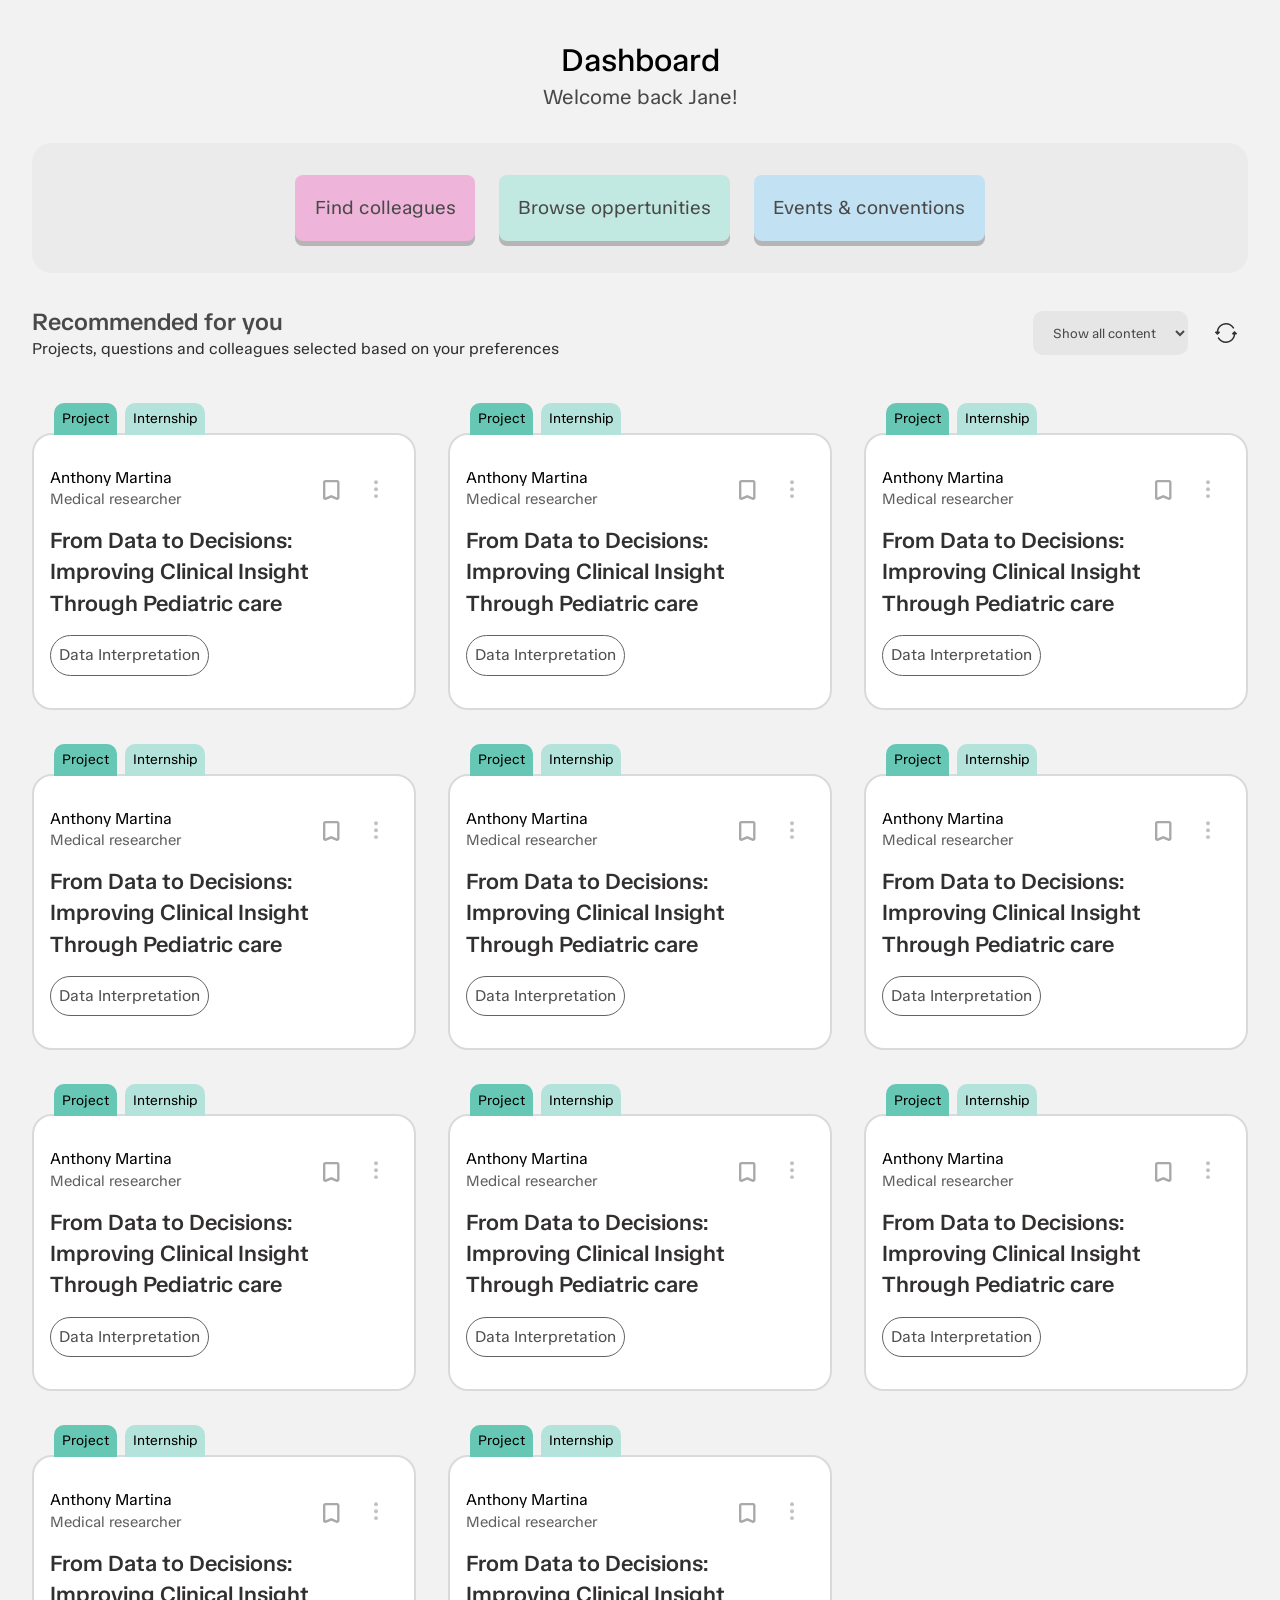
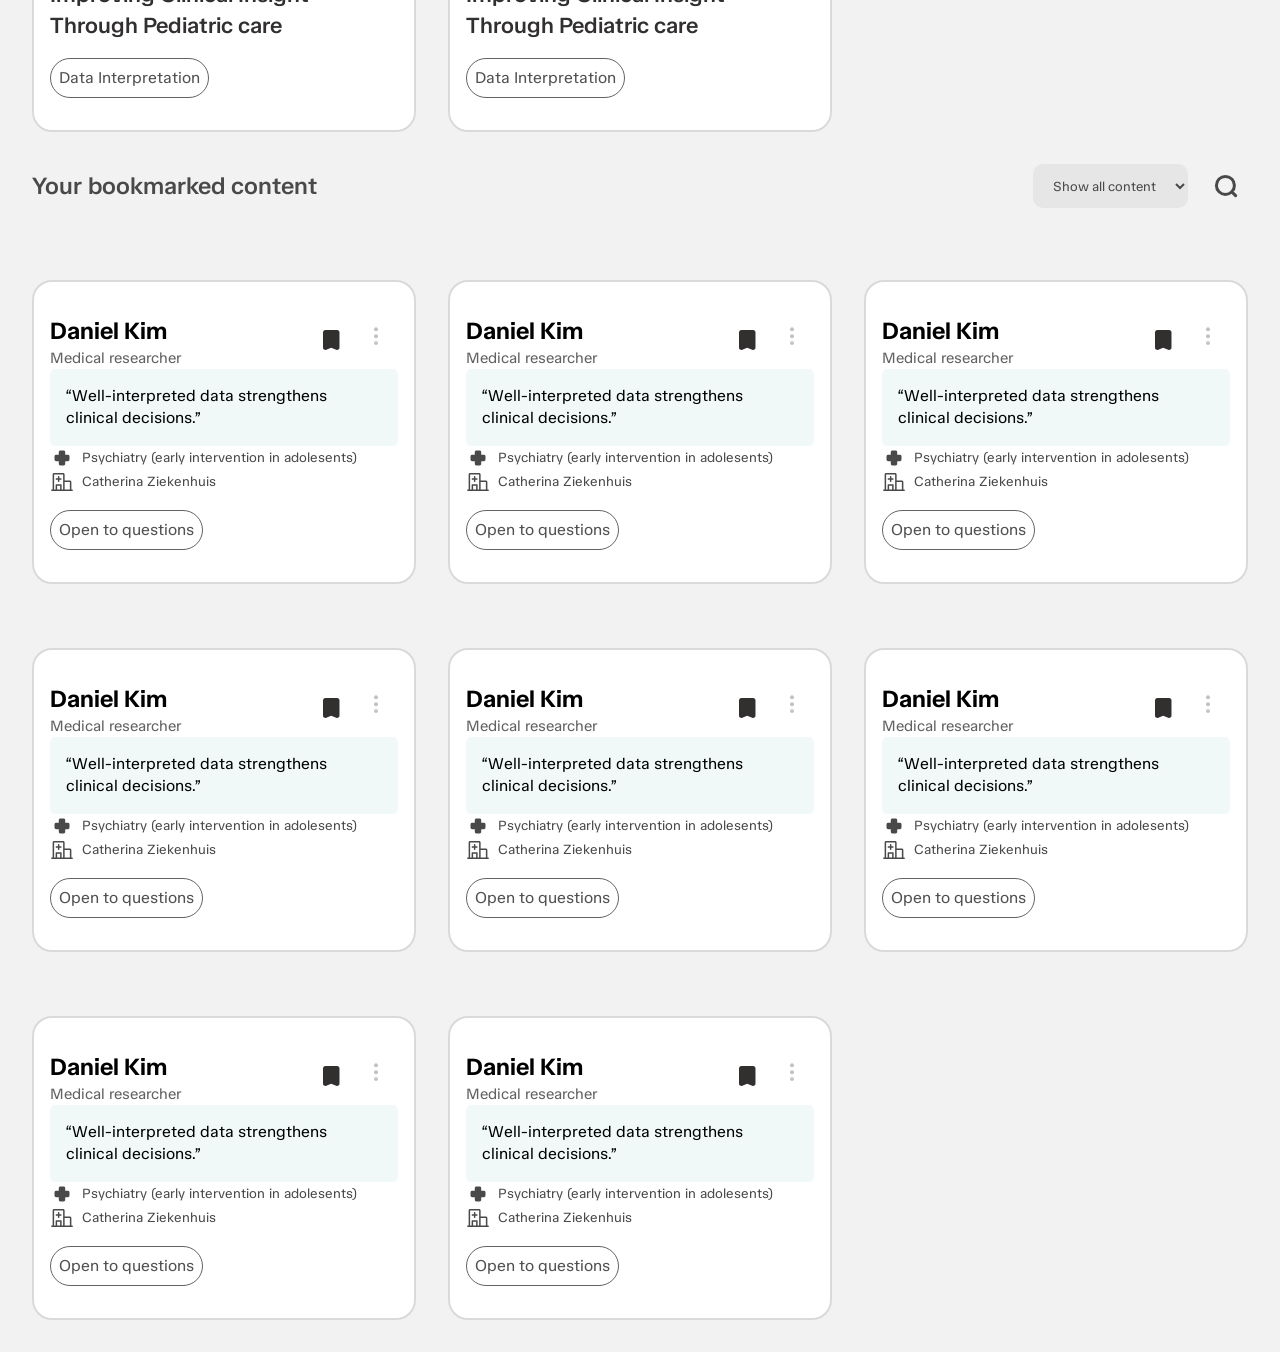
==== index.html @ f543a7cf "initial commit (1)" ====
<!DOCTYPE html>
<html lang="en">
<head>
  <meta charset="UTF-8">
  <meta name="viewport" content="width=device-width, initial-scale=1.0">
  <meta name="description" content="PediaConnect is a site for connecting">
  <link rel="preconnect" href="https://fonts.googleapis.com">
  <link rel="preconnect" href="https://fonts.gstatic.com" crossorigin>
  <link href="https://fonts.googleapis.com/css2?family=TASA+Orbiter:wght@400..800&display=swap" rel="stylesheet">
  <link rel="stylesheet" href="./styles/variables.css">
  <link rel="stylesheet" href="./styles/style.css">
  <title>PediaConnect | Dashboard</title>
</head>
<body>
  <header class="mobile-page-header">
    <a href="./index.html">
      <picture>
        <source srcset="./assets/images/logo.avif" type="image/avif">
        <source srcset="./assets/images/logo.webp" type="image/webp">
        <img class="logo" src="./assets/images/logo.png" alt="PediaConnect Logo" height="75">
      </picture>
    </a>
    <h1>Dashboard</h1>
    <button type="button" class="menu-btn" popovertarget="headerpopup">
      <span class="visually-hidden">open navigation menu</span>
      <svg width="44" height="44" viewBox="0 0 44 44" fill="none" xmlns="http://www.w3.org/2000/svg">
        <path d="M29.0584 26.8529C29.3983 26.8531 29.7251 26.984 29.9711 27.2186C30.2171 27.4532 30.3634 27.7734 30.3797 28.1129C30.396 28.4524 30.2811 28.7851 30.0588 29.0422C29.8365 29.2993 29.5237 29.461 29.1854 29.4938L29.0584 29.5H14.9407C14.6008 29.4998 14.274 29.3689 14.028 29.1343C13.782 28.8998 13.6357 28.5796 13.6194 28.2401C13.603 27.9006 13.7179 27.5678 13.9403 27.3107C14.1626 27.0536 14.4753 26.8919 14.8137 26.8591L14.9407 26.8529H29.0584ZM29.0584 20.6765C29.4094 20.6765 29.746 20.8159 29.9942 21.0641C30.2425 21.3123 30.3819 21.649 30.3819 22C30.3819 22.351 30.2425 22.6877 29.9942 22.9359C29.746 23.1841 29.4094 23.3235 29.0584 23.3235H14.9407C14.5897 23.3235 14.2531 23.1841 14.0048 22.9359C13.7566 22.6877 13.6172 22.351 13.6172 22C13.6172 21.649 13.7566 21.3123 14.0048 21.0641C14.2531 20.8159 14.5897 20.6765 14.9407 20.6765H29.0584ZM29.0584 14.5C29.4094 14.5 29.746 14.6394 29.9942 14.8877C30.2425 15.1359 30.3819 15.4725 30.3819 15.8235C30.3819 16.1746 30.2425 16.5112 29.9942 16.7594C29.746 17.0076 29.4094 17.1471 29.0584 17.1471H14.9407C14.5897 17.1471 14.2531 17.0076 14.0048 16.7594C13.7566 16.5112 13.6172 16.1746 13.6172 15.8235C13.6172 15.4725 13.7566 15.1359 14.0048 14.8877C14.2531 14.6394 14.5897 14.5 14.9407 14.5H29.0584Z" fill="#322F2F"/>
      </svg>
    </button>

    <dialog popover id="headerpopup">
      <button type="button" popovertarget="headerpopup" popovertargetaction="hide">
        <svg width="44" height="44" viewBox="0 0 44 44" fill="none" xmlns="http://www.w3.org/2000/svg">
          <path d="M29.5 14.5L14.5 29.5M14.5 14.5L29.5 29.5" stroke="#616161" stroke-width="4.125" stroke-linecap="round" stroke-linejoin="round"/>
        </svg>
      </button>

      <nav>
        <a href="#">
          Oppertunities
          <svg aria-hidden="true" width="44" height="44" viewBox="0 0 44 44" fill="none" xmlns="http://www.w3.org/2000/svg">
            <path d="M34.0664 14.876L31.3164 16.376M31.3164 21.5967L33.8145 22.4717M27.5664 11.4717L26.9336 13.9717M21.1834 16.0654C16.7739 19.9144 12.0264 24.7554 10.3399 26.5004C9.94489 26.9089 9.81889 27.5044 10.0464 28.0244C10.1704 28.3069 10.3169 28.6154 10.4684 28.8779C10.6199 29.1404 10.8139 29.4214 10.9969 29.6699C11.3329 30.1274 11.9119 30.3154 12.4629 30.1779C14.8174 29.5894 21.3839 27.8989 26.9219 26.0049" stroke="#616161" stroke-width="2.5" stroke-linecap="round" stroke-linejoin="round"/>
            <path d="M18.5832 18.4479C18.5832 18.4479 19.6287 19.4939 21.4012 22.5639C23.1737 25.6339 23.5567 27.0624 23.5567 27.0624M19.1252 28.5299L19.4222 29.6389C19.5002 29.9301 19.5201 30.2338 19.4808 30.5327C19.4414 30.8316 19.3435 31.1198 19.1928 31.3809C19.042 31.6419 18.8413 31.8707 18.6021 32.0543C18.3629 32.2378 18.0899 32.3724 17.7987 32.4504C17.5075 32.5284 17.2038 32.5483 16.9049 32.5089C16.606 32.4695 16.3178 32.3717 16.0567 32.2209C15.7957 32.0701 15.5669 31.8694 15.3833 31.6303C15.1998 31.3911 15.0652 31.1181 14.9872 30.8269L14.7402 29.9029M20.8002 15.4014C20.8002 15.4014 21.9987 16.7119 24.3832 20.8424C26.7677 24.9729 27.3037 26.6659 27.3037 26.6659" stroke="#616161" stroke-width="2.5" stroke-linecap="round" stroke-linejoin="round"/>
          </svg>
        </a>
        <a href="#">
          Events & Conventions
          <svg aria-hidden="true" width="44" height="44" viewBox="0 0 44 44" fill="none" xmlns="http://www.w3.org/2000/svg">
            <path d="M29 14H27V13C27 12.7348 26.8946 12.4804 26.7071 12.2929C26.5196 12.1054 26.2652 12 26 12C25.7348 12 25.4804 12.1054 25.2929 12.2929C25.1054 12.4804 25 12.7348 25 13V14H19V13C19 12.7348 18.8946 12.4804 18.7071 12.2929C18.5196 12.1054 18.2652 12 18 12C17.7348 12 17.4804 12.1054 17.2929 12.2929C17.1054 12.4804 17 12.7348 17 13V14H15C14.2044 14 13.4413 14.3161 12.8787 14.8787C12.3161 15.4413 12 16.2044 12 17V29C12 29.7957 12.3161 30.5587 12.8787 31.1213C13.4413 31.6839 14.2044 32 15 32H29C29.7957 32 30.5587 31.6839 31.1213 31.1213C31.6839 30.5587 32 29.7957 32 29V17C32 16.2044 31.6839 15.4413 31.1213 14.8787C30.5587 14.3161 29.7957 14 29 14ZM30 29C30 29.2652 29.8946 29.5196 29.7071 29.7071C29.5196 29.8946 29.2652 30 29 30H15C14.7348 30 14.4804 29.8946 14.2929 29.7071C14.1054 29.5196 14 29.2652 14 29V22H30V29ZM30 20H14V17C14 16.7348 14.1054 16.4804 14.2929 16.2929C14.4804 16.1054 14.7348 16 15 16H17V17C17 17.2652 17.1054 17.5196 17.2929 17.7071C17.4804 17.8946 17.7348 18 18 18C18.2652 18 18.5196 17.8946 18.7071 17.7071C18.8946 17.5196 19 17.2652 19 17V16H25V17C25 17.2652 25.1054 17.5196 25.2929 17.7071C25.4804 17.8946 25.7348 18 26 18C26.2652 18 26.5196 17.8946 26.7071 17.7071C26.8946 17.5196 27 17.2652 27 17V16H29C29.2652 16 29.5196 16.1054 29.7071 16.2929C29.8946 16.4804 30 16.7348 30 17V20Z" fill="#616161"/>
          </svg>
        </a>
        <a href="#">
          Colleagues
          <svg aria-hidden="true" width="44" height="44" viewBox="0 0 44 44" fill="none" xmlns="http://www.w3.org/2000/svg">
            <mask id="path-2-outside-1_7325_12" maskUnits="userSpaceOnUse" x="8.5" y="11.625" width="27" height="21" fill="black">
              <rect fill="white" x="8.5" y="11.625" width="27" height="21"/>
              <path d="M32.083 17.8984C32.4492 18.1019 32.7829 18.3501 33.084 18.6431C33.3851 18.936 33.6374 19.2616 33.8408 19.6196C34.0443 19.9777 34.207 20.3561 34.3291 20.7549C34.4512 21.1536 34.5081 21.5687 34.5 22H32.9375C32.9375 21.5768 32.8561 21.174 32.6934 20.7915C32.5306 20.409 32.3068 20.0794 32.022 19.8027C31.7371 19.526 31.4035 19.3022 31.021 19.1313C30.6385 18.9604 30.2357 18.875 29.8125 18.875C29.3812 18.875 28.9784 18.9564 28.604 19.1191C28.2297 19.2819 27.9001 19.5057 27.6152 19.7905C27.3304 20.0754 27.1066 20.409 26.9438 20.7915C26.7811 21.174 26.6956 21.5768 26.6875 22C26.6875 22.7406 26.5207 23.4445 26.187 24.1118C25.8534 24.7791 25.3854 25.3325 24.7832 25.772C25.3122 26.0405 25.7882 26.3701 26.2114 26.7607C26.6346 27.1514 27.0008 27.5908 27.3101 28.0791C27.6193 28.5674 27.8512 29.0882 28.0059 29.6416C28.1605 30.195 28.2419 30.7728 28.25 31.375H26.6875C26.6875 30.7321 26.5654 30.1258 26.3213 29.5562C26.0771 28.9865 25.7394 28.4901 25.3081 28.0669C24.8768 27.6437 24.3804 27.3101 23.8188 27.0659C23.2573 26.8218 22.651 26.6956 22 26.6875C21.3571 26.6875 20.7508 26.8096 20.1812 27.0537C19.6115 27.2979 19.1151 27.6356 18.6919 28.0669C18.2687 28.4982 17.9351 28.9946 17.6909 29.5562C17.4468 30.1177 17.3206 30.724 17.3125 31.375H15.75C15.75 30.7809 15.8314 30.2072 15.9941 29.6538C16.1569 29.1004 16.3888 28.5796 16.6899 28.0913C16.991 27.603 17.3532 27.1636 17.7764 26.7729C18.1995 26.3823 18.6797 26.0487 19.2168 25.772C18.6227 25.3325 18.1589 24.7791 17.8252 24.1118C17.4915 23.4445 17.3206 22.7406 17.3125 22C17.3125 21.5768 17.2311 21.174 17.0684 20.7915C16.9056 20.409 16.6818 20.0794 16.397 19.8027C16.1121 19.526 15.7785 19.3022 15.396 19.1313C15.0135 18.9604 14.6107 18.875 14.1875 18.875C13.7562 18.875 13.3534 18.9564 12.979 19.1191C12.6047 19.2819 12.2751 19.5057 11.9902 19.7905C11.7054 20.0754 11.4816 20.409 11.3188 20.7915C11.1561 21.174 11.0706 21.5768 11.0625 22H9.5C9.5 21.5768 9.55697 21.1659 9.6709 20.7671C9.78483 20.3683 9.94352 19.9899 10.147 19.6318C10.3504 19.2738 10.6068 18.9482 10.916 18.6553C11.2253 18.3623 11.5589 18.11 11.917 17.8984C11.6484 17.6136 11.4409 17.284 11.2944 16.9097C11.1479 16.5353 11.0706 16.1488 11.0625 15.75C11.0625 15.3268 11.1439 14.924 11.3066 14.5415C11.4694 14.159 11.6932 13.8294 11.978 13.5527C12.2629 13.276 12.5924 13.0522 12.9668 12.8813C13.3411 12.7104 13.748 12.625 14.1875 12.625C14.6107 12.625 15.0135 12.7064 15.396 12.8691C15.7785 13.0319 16.1081 13.2557 16.3848 13.5405C16.6615 13.8254 16.8853 14.159 17.0562 14.5415C17.2271 14.924 17.3125 15.3268 17.3125 15.75C17.3125 16.1488 17.2393 16.5353 17.0928 16.9097C16.9463 17.284 16.7347 17.6136 16.458 17.8984C17.1253 18.2646 17.6706 18.7692 18.0938 19.4121C18.5332 18.7611 19.0947 18.2484 19.7783 17.874C20.4619 17.4997 21.2025 17.3125 22 17.3125C22.7894 17.3125 23.5259 17.4997 24.2095 17.874C24.8931 18.2484 25.4587 18.7611 25.9062 19.4121C26.3294 18.7692 26.8747 18.2646 27.542 17.8984C27.2734 17.6136 27.0659 17.284 26.9194 16.9097C26.7729 16.5353 26.6956 16.1488 26.6875 15.75C26.6875 15.3268 26.7689 14.924 26.9316 14.5415C27.0944 14.159 27.3182 13.8294 27.603 13.5527C27.8879 13.276 28.2174 13.0522 28.5918 12.8813C28.9661 12.7104 29.373 12.625 29.8125 12.625C30.2357 12.625 30.6385 12.7064 31.021 12.8691C31.4035 13.0319 31.7331 13.2557 32.0098 13.5405C32.2865 13.8254 32.5103 14.159 32.6812 14.5415C32.8521 14.924 32.9375 15.3268 32.9375 15.75C32.9375 16.1488 32.8643 16.5353 32.7178 16.9097C32.5713 17.284 32.3597 17.6136 32.083 17.8984ZM12.625 15.75C12.625 15.9697 12.6657 16.1732 12.7471 16.3604C12.8285 16.5475 12.9383 16.7103 13.0767 16.8486C13.215 16.987 13.3818 17.1009 13.5771 17.1904C13.7725 17.2799 13.9759 17.3206 14.1875 17.3125C14.4072 17.3125 14.6107 17.2718 14.7979 17.1904C14.985 17.109 15.1478 16.9992 15.2861 16.8608C15.4245 16.7225 15.5384 16.5557 15.6279 16.3604C15.7174 16.165 15.7581 15.9616 15.75 15.75C15.75 15.5303 15.7093 15.3268 15.6279 15.1396C15.5465 14.9525 15.4367 14.7897 15.2983 14.6514C15.16 14.513 14.9932 14.3991 14.7979 14.3096C14.6025 14.2201 14.3991 14.1794 14.1875 14.1875C13.9678 14.1875 13.7643 14.2282 13.5771 14.3096C13.39 14.391 13.2272 14.5008 13.0889 14.6392C12.9505 14.7775 12.8366 14.9443 12.7471 15.1396C12.6576 15.335 12.6169 15.5384 12.625 15.75ZM22 25.125C22.4232 25.125 22.826 25.0436 23.2085 24.8809C23.591 24.7181 23.9206 24.4943 24.1973 24.2095C24.474 23.9246 24.6978 23.5951 24.8687 23.2207C25.0396 22.8464 25.125 22.4395 25.125 22C25.125 21.5768 25.0436 21.174 24.8809 20.7915C24.7181 20.409 24.4943 20.0794 24.2095 19.8027C23.9246 19.526 23.591 19.3022 23.2085 19.1313C22.826 18.9604 22.4232 18.875 22 18.875C21.5687 18.875 21.1659 18.9564 20.7915 19.1191C20.4172 19.2819 20.0876 19.5057 19.8027 19.7905C19.5179 20.0754 19.2941 20.409 19.1313 20.7915C18.9686 21.174 18.8831 21.5768 18.875 22C18.875 22.4313 18.9564 22.8341 19.1191 23.2085C19.2819 23.5828 19.5057 23.9124 19.7905 24.1973C20.0754 24.4821 20.4049 24.7059 20.7793 24.8687C21.1536 25.0314 21.5605 25.1169 22 25.125ZM28.25 15.75C28.25 15.9697 28.2907 16.1732 28.3721 16.3604C28.4535 16.5475 28.5633 16.7103 28.7017 16.8486C28.84 16.987 29.0068 17.1009 29.2021 17.1904C29.3975 17.2799 29.6009 17.3206 29.8125 17.3125C30.0322 17.3125 30.2357 17.2718 30.4229 17.1904C30.61 17.109 30.7728 16.9992 30.9111 16.8608C31.0495 16.7225 31.1634 16.5557 31.2529 16.3604C31.3424 16.165 31.3831 15.9616 31.375 15.75C31.375 15.5303 31.3343 15.3268 31.2529 15.1396C31.1715 14.9525 31.0617 14.7897 30.9233 14.6514C30.785 14.513 30.6182 14.3991 30.4229 14.3096C30.2275 14.2201 30.0241 14.1794 29.8125 14.1875C29.5928 14.1875 29.3893 14.2282 29.2021 14.3096C29.015 14.391 28.8522 14.5008 28.7139 14.6392C28.5755 14.7775 28.4616 14.9443 28.3721 15.1396C28.2826 15.335 28.2419 15.5384 28.25 15.75Z"/>
            </mask>
            <path d="M32.083 17.8984C32.4492 18.1019 32.7829 18.3501 33.084 18.6431C33.3851 18.936 33.6374 19.2616 33.8408 19.6196C34.0443 19.9777 34.207 20.3561 34.3291 20.7549C34.4512 21.1536 34.5081 21.5687 34.5 22H32.9375C32.9375 21.5768 32.8561 21.174 32.6934 20.7915C32.5306 20.409 32.3068 20.0794 32.022 19.8027C31.7371 19.526 31.4035 19.3022 31.021 19.1313C30.6385 18.9604 30.2357 18.875 29.8125 18.875C29.3812 18.875 28.9784 18.9564 28.604 19.1191C28.2297 19.2819 27.9001 19.5057 27.6152 19.7905C27.3304 20.0754 27.1066 20.409 26.9438 20.7915C26.7811 21.174 26.6956 21.5768 26.6875 22C26.6875 22.7406 26.5207 23.4445 26.187 24.1118C25.8534 24.7791 25.3854 25.3325 24.7832 25.772C25.3122 26.0405 25.7882 26.3701 26.2114 26.7607C26.6346 27.1514 27.0008 27.5908 27.3101 28.0791C27.6193 28.5674 27.8512 29.0882 28.0059 29.6416C28.1605 30.195 28.2419 30.7728 28.25 31.375H26.6875C26.6875 30.7321 26.5654 30.1258 26.3213 29.5562C26.0771 28.9865 25.7394 28.4901 25.3081 28.0669C24.8768 27.6437 24.3804 27.3101 23.8188 27.0659C23.2573 26.8218 22.651 26.6956 22 26.6875C21.3571 26.6875 20.7508 26.8096 20.1812 27.0537C19.6115 27.2979 19.1151 27.6356 18.6919 28.0669C18.2687 28.4982 17.9351 28.9946 17.6909 29.5562C17.4468 30.1177 17.3206 30.724 17.3125 31.375H15.75C15.75 30.7809 15.8314 30.2072 15.9941 29.6538C16.1569 29.1004 16.3888 28.5796 16.6899 28.0913C16.991 27.603 17.3532 27.1636 17.7764 26.7729C18.1995 26.3823 18.6797 26.0487 19.2168 25.772C18.6227 25.3325 18.1589 24.7791 17.8252 24.1118C17.4915 23.4445 17.3206 22.7406 17.3125 22C17.3125 21.5768 17.2311 21.174 17.0684 20.7915C16.9056 20.409 16.6818 20.0794 16.397 19.8027C16.1121 19.526 15.7785 19.3022 15.396 19.1313C15.0135 18.9604 14.6107 18.875 14.1875 18.875C13.7562 18.875 13.3534 18.9564 12.979 19.1191C12.6047 19.2819 12.2751 19.5057 11.9902 19.7905C11.7054 20.0754 11.4816 20.409 11.3188 20.7915C11.1561 21.174 11.0706 21.5768 11.0625 22H9.5C9.5 21.5768 9.55697 21.1659 9.6709 20.7671C9.78483 20.3683 9.94352 19.9899 10.147 19.6318C10.3504 19.2738 10.6068 18.9482 10.916 18.6553C11.2253 18.3623 11.5589 18.11 11.917 17.8984C11.6484 17.6136 11.4409 17.284 11.2944 16.9097C11.1479 16.5353 11.0706 16.1488 11.0625 15.75C11.0625 15.3268 11.1439 14.924 11.3066 14.5415C11.4694 14.159 11.6932 13.8294 11.978 13.5527C12.2629 13.276 12.5924 13.0522 12.9668 12.8813C13.3411 12.7104 13.748 12.625 14.1875 12.625C14.6107 12.625 15.0135 12.7064 15.396 12.8691C15.7785 13.0319 16.1081 13.2557 16.3848 13.5405C16.6615 13.8254 16.8853 14.159 17.0562 14.5415C17.2271 14.924 17.3125 15.3268 17.3125 15.75C17.3125 16.1488 17.2393 16.5353 17.0928 16.9097C16.9463 17.284 16.7347 17.6136 16.458 17.8984C17.1253 18.2646 17.6706 18.7692 18.0938 19.4121C18.5332 18.7611 19.0947 18.2484 19.7783 17.874C20.4619 17.4997 21.2025 17.3125 22 17.3125C22.7894 17.3125 23.5259 17.4997 24.2095 17.874C24.8931 18.2484 25.4587 18.7611 25.9062 19.4121C26.3294 18.7692 26.8747 18.2646 27.542 17.8984C27.2734 17.6136 27.0659 17.284 26.9194 16.9097C26.7729 16.5353 26.6956 16.1488 26.6875 15.75C26.6875 15.3268 26.7689 14.924 26.9316 14.5415C27.0944 14.159 27.3182 13.8294 27.603 13.5527C27.8879 13.276 28.2174 13.0522 28.5918 12.8813C28.9661 12.7104 29.373 12.625 29.8125 12.625C30.2357 12.625 30.6385 12.7064 31.021 12.8691C31.4035 13.0319 31.7331 13.2557 32.0098 13.5405C32.2865 13.8254 32.5103 14.159 32.6812 14.5415C32.8521 14.924 32.9375 15.3268 32.9375 15.75C32.9375 16.1488 32.8643 16.5353 32.7178 16.9097C32.5713 17.284 32.3597 17.6136 32.083 17.8984ZM12.625 15.75C12.625 15.9697 12.6657 16.1732 12.7471 16.3604C12.8285 16.5475 12.9383 16.7103 13.0767 16.8486C13.215 16.987 13.3818 17.1009 13.5771 17.1904C13.7725 17.2799 13.9759 17.3206 14.1875 17.3125C14.4072 17.3125 14.6107 17.2718 14.7979 17.1904C14.985 17.109 15.1478 16.9992 15.2861 16.8608C15.4245 16.7225 15.5384 16.5557 15.6279 16.3604C15.7174 16.165 15.7581 15.9616 15.75 15.75C15.75 15.5303 15.7093 15.3268 15.6279 15.1396C15.5465 14.9525 15.4367 14.7897 15.2983 14.6514C15.16 14.513 14.9932 14.3991 14.7979 14.3096C14.6025 14.2201 14.3991 14.1794 14.1875 14.1875C13.9678 14.1875 13.7643 14.2282 13.5771 14.3096C13.39 14.391 13.2272 14.5008 13.0889 14.6392C12.9505 14.7775 12.8366 14.9443 12.7471 15.1396C12.6576 15.335 12.6169 15.5384 12.625 15.75ZM22 25.125C22.4232 25.125 22.826 25.0436 23.2085 24.8809C23.591 24.7181 23.9206 24.4943 24.1973 24.2095C24.474 23.9246 24.6978 23.5951 24.8687 23.2207C25.0396 22.8464 25.125 22.4395 25.125 22C25.125 21.5768 25.0436 21.174 24.8809 20.7915C24.7181 20.409 24.4943 20.0794 24.2095 19.8027C23.9246 19.526 23.591 19.3022 23.2085 19.1313C22.826 18.9604 22.4232 18.875 22 18.875C21.5687 18.875 21.1659 18.9564 20.7915 19.1191C20.4172 19.2819 20.0876 19.5057 19.8027 19.7905C19.5179 20.0754 19.2941 20.409 19.1313 20.7915C18.9686 21.174 18.8831 21.5768 18.875 22C18.875 22.4313 18.9564 22.8341 19.1191 23.2085C19.2819 23.5828 19.5057 23.9124 19.7905 24.1973C20.0754 24.4821 20.4049 24.7059 20.7793 24.8687C21.1536 25.0314 21.5605 25.1169 22 25.125ZM28.25 15.75C28.25 15.9697 28.2907 16.1732 28.3721 16.3604C28.4535 16.5475 28.5633 16.7103 28.7017 16.8486C28.84 16.987 29.0068 17.1009 29.2021 17.1904C29.3975 17.2799 29.6009 17.3206 29.8125 17.3125C30.0322 17.3125 30.2357 17.2718 30.4229 17.1904C30.61 17.109 30.7728 16.9992 30.9111 16.8608C31.0495 16.7225 31.1634 16.5557 31.2529 16.3604C31.3424 16.165 31.3831 15.9616 31.375 15.75C31.375 15.5303 31.3343 15.3268 31.2529 15.1396C31.1715 14.9525 31.0617 14.7897 30.9233 14.6514C30.785 14.513 30.6182 14.3991 30.4229 14.3096C30.2275 14.2201 30.0241 14.1794 29.8125 14.1875C29.5928 14.1875 29.3893 14.2282 29.2021 14.3096C29.015 14.391 28.8522 14.5008 28.7139 14.6392C28.5755 14.7775 28.4616 14.9443 28.3721 15.1396C28.2826 15.335 28.2419 15.5384 28.25 15.75Z" fill="#616161"/>
            <path d="M32.083 17.8984C32.4492 18.1019 32.7829 18.3501 33.084 18.6431C33.3851 18.936 33.6374 19.2616 33.8408 19.6196C34.0443 19.9777 34.207 20.3561 34.3291 20.7549C34.4512 21.1536 34.5081 21.5687 34.5 22H32.9375C32.9375 21.5768 32.8561 21.174 32.6934 20.7915C32.5306 20.409 32.3068 20.0794 32.022 19.8027C31.7371 19.526 31.4035 19.3022 31.021 19.1313C30.6385 18.9604 30.2357 18.875 29.8125 18.875C29.3812 18.875 28.9784 18.9564 28.604 19.1191C28.2297 19.2819 27.9001 19.5057 27.6152 19.7905C27.3304 20.0754 27.1066 20.409 26.9438 20.7915C26.7811 21.174 26.6956 21.5768 26.6875 22C26.6875 22.7406 26.5207 23.4445 26.187 24.1118C25.8534 24.7791 25.3854 25.3325 24.7832 25.772C25.3122 26.0405 25.7882 26.3701 26.2114 26.7607C26.6346 27.1514 27.0008 27.5908 27.3101 28.0791C27.6193 28.5674 27.8512 29.0882 28.0059 29.6416C28.1605 30.195 28.2419 30.7728 28.25 31.375H26.6875C26.6875 30.7321 26.5654 30.1258 26.3213 29.5562C26.0771 28.9865 25.7394 28.4901 25.3081 28.0669C24.8768 27.6437 24.3804 27.3101 23.8188 27.0659C23.2573 26.8218 22.651 26.6956 22 26.6875C21.3571 26.6875 20.7508 26.8096 20.1812 27.0537C19.6115 27.2979 19.1151 27.6356 18.6919 28.0669C18.2687 28.4982 17.9351 28.9946 17.6909 29.5562C17.4468 30.1177 17.3206 30.724 17.3125 31.375H15.75C15.75 30.7809 15.8314 30.2072 15.9941 29.6538C16.1569 29.1004 16.3888 28.5796 16.6899 28.0913C16.991 27.603 17.3532 27.1636 17.7764 26.7729C18.1995 26.3823 18.6797 26.0487 19.2168 25.772C18.6227 25.3325 18.1589 24.7791 17.8252 24.1118C17.4915 23.4445 17.3206 22.7406 17.3125 22C17.3125 21.5768 17.2311 21.174 17.0684 20.7915C16.9056 20.409 16.6818 20.0794 16.397 19.8027C16.1121 19.526 15.7785 19.3022 15.396 19.1313C15.0135 18.9604 14.6107 18.875 14.1875 18.875C13.7562 18.875 13.3534 18.9564 12.979 19.1191C12.6047 19.2819 12.2751 19.5057 11.9902 19.7905C11.7054 20.0754 11.4816 20.409 11.3188 20.7915C11.1561 21.174 11.0706 21.5768 11.0625 22H9.5C9.5 21.5768 9.55697 21.1659 9.6709 20.7671C9.78483 20.3683 9.94352 19.9899 10.147 19.6318C10.3504 19.2738 10.6068 18.9482 10.916 18.6553C11.2253 18.3623 11.5589 18.11 11.917 17.8984C11.6484 17.6136 11.4409 17.284 11.2944 16.9097C11.1479 16.5353 11.0706 16.1488 11.0625 15.75C11.0625 15.3268 11.1439 14.924 11.3066 14.5415C11.4694 14.159 11.6932 13.8294 11.978 13.5527C12.2629 13.276 12.5924 13.0522 12.9668 12.8813C13.3411 12.7104 13.748 12.625 14.1875 12.625C14.6107 12.625 15.0135 12.7064 15.396 12.8691C15.7785 13.0319 16.1081 13.2557 16.3848 13.5405C16.6615 13.8254 16.8853 14.159 17.0562 14.5415C17.2271 14.924 17.3125 15.3268 17.3125 15.75C17.3125 16.1488 17.2393 16.5353 17.0928 16.9097C16.9463 17.284 16.7347 17.6136 16.458 17.8984C17.1253 18.2646 17.6706 18.7692 18.0938 19.4121C18.5332 18.7611 19.0947 18.2484 19.7783 17.874C20.4619 17.4997 21.2025 17.3125 22 17.3125C22.7894 17.3125 23.5259 17.4997 24.2095 17.874C24.8931 18.2484 25.4587 18.7611 25.9062 19.4121C26.3294 18.7692 26.8747 18.2646 27.542 17.8984C27.2734 17.6136 27.0659 17.284 26.9194 16.9097C26.7729 16.5353 26.6956 16.1488 26.6875 15.75C26.6875 15.3268 26.7689 14.924 26.9316 14.5415C27.0944 14.159 27.3182 13.8294 27.603 13.5527C27.8879 13.276 28.2174 13.0522 28.5918 12.8813C28.9661 12.7104 29.373 12.625 29.8125 12.625C30.2357 12.625 30.6385 12.7064 31.021 12.8691C31.4035 13.0319 31.7331 13.2557 32.0098 13.5405C32.2865 13.8254 32.5103 14.159 32.6812 14.5415C32.8521 14.924 32.9375 15.3268 32.9375 15.75C32.9375 16.1488 32.8643 16.5353 32.7178 16.9097C32.5713 17.284 32.3597 17.6136 32.083 17.8984ZM12.625 15.75C12.625 15.9697 12.6657 16.1732 12.7471 16.3604C12.8285 16.5475 12.9383 16.7103 13.0767 16.8486C13.215 16.987 13.3818 17.1009 13.5771 17.1904C13.7725 17.2799 13.9759 17.3206 14.1875 17.3125C14.4072 17.3125 14.6107 17.2718 14.7979 17.1904C14.985 17.109 15.1478 16.9992 15.2861 16.8608C15.4245 16.7225 15.5384 16.5557 15.6279 16.3604C15.7174 16.165 15.7581 15.9616 15.75 15.75C15.75 15.5303 15.7093 15.3268 15.6279 15.1396C15.5465 14.9525 15.4367 14.7897 15.2983 14.6514C15.16 14.513 14.9932 14.3991 14.7979 14.3096C14.6025 14.2201 14.3991 14.1794 14.1875 14.1875C13.9678 14.1875 13.7643 14.2282 13.5771 14.3096C13.39 14.391 13.2272 14.5008 13.0889 14.6392C12.9505 14.7775 12.8366 14.9443 12.7471 15.1396C12.6576 15.335 12.6169 15.5384 12.625 15.75ZM22 25.125C22.4232 25.125 22.826 25.0436 23.2085 24.8809C23.591 24.7181 23.9206 24.4943 24.1973 24.2095C24.474 23.9246 24.6978 23.5951 24.8687 23.2207C25.0396 22.8464 25.125 22.4395 25.125 22C25.125 21.5768 25.0436 21.174 24.8809 20.7915C24.7181 20.409 24.4943 20.0794 24.2095 19.8027C23.9246 19.526 23.591 19.3022 23.2085 19.1313C22.826 18.9604 22.4232 18.875 22 18.875C21.5687 18.875 21.1659 18.9564 20.7915 19.1191C20.4172 19.2819 20.0876 19.5057 19.8027 19.7905C19.5179 20.0754 19.2941 20.409 19.1313 20.7915C18.9686 21.174 18.8831 21.5768 18.875 22C18.875 22.4313 18.9564 22.8341 19.1191 23.2085C19.2819 23.5828 19.5057 23.9124 19.7905 24.1973C20.0754 24.4821 20.4049 24.7059 20.7793 24.8687C21.1536 25.0314 21.5605 25.1169 22 25.125ZM28.25 15.75C28.25 15.9697 28.2907 16.1732 28.3721 16.3604C28.4535 16.5475 28.5633 16.7103 28.7017 16.8486C28.84 16.987 29.0068 17.1009 29.2021 17.1904C29.3975 17.2799 29.6009 17.3206 29.8125 17.3125C30.0322 17.3125 30.2357 17.2718 30.4229 17.1904C30.61 17.109 30.7728 16.9992 30.9111 16.8608C31.0495 16.7225 31.1634 16.5557 31.2529 16.3604C31.3424 16.165 31.3831 15.9616 31.375 15.75C31.375 15.5303 31.3343 15.3268 31.2529 15.1396C31.1715 14.9525 31.0617 14.7897 30.9233 14.6514C30.785 14.513 30.6182 14.3991 30.4229 14.3096C30.2275 14.2201 30.0241 14.1794 29.8125 14.1875C29.5928 14.1875 29.3893 14.2282 29.2021 14.3096C29.015 14.391 28.8522 14.5008 28.7139 14.6392C28.5755 14.7775 28.4616 14.9443 28.3721 15.1396C28.2826 15.335 28.2419 15.5384 28.25 15.75Z" stroke="#616161" stroke-linejoin="round" mask="url(#path-2-outside-1_7325_12)"/>
          </svg>
        </a>
      </nav>
    </dialog>
  </header>

  <main>
    <section class="dashboard-nav-section">
      <div>
        <h1>Dashboard</h1>
        <h2>Welcome back <span>jane</span>!</h2>
      </div>
      <nav>
        <a href="#">Find colleagues</a>
        <a href="#">Browse oppertunities</a>
        <a href="#">Events & conventions</a>
      </nav>
      <div class="separator"></div>
    </section>

    <section class="dashboard-section">
      <div class="top-wrapper">
        <div>
          <h2>Recommended for you</h2>
          <p>Projects, questions and colleagues selected based on your preferences</p>
        </div>
        <div class="filter-wrapper">
          <label for="recommendedFilter" class="visually-hidden">Filter recommended content</label>
          <select name="filter" id="recommendedFilter">
            <option value="show-all-content">Show all content</option>
            <option value="colleagues">Colleagues</option>
            <option value="oppertunities">Opportunities</option>
            <option value="open-questions">Open questions</option>
            <option value="events">Events</option>
          </select>
          <div class="dropdown refresh-menu">
            <button type="button">
              <span class="visually-hidden">refresh your recommendations</span>
              <svg width="44" height="44" viewBox="0 0 44 44" fill="none" xmlns="http://www.w3.org/2000/svg">
                <path d="M22.0808 12.0236C17.1755 12.0236 13.144 15.7716 12.7511 20.5501H11.7678C11.6156 20.55 11.4669 20.5952 11.3405 20.6798C11.2141 20.7644 11.1156 20.8847 11.0577 21.0254C10.9998 21.1661 10.9851 21.3209 11.0153 21.47C11.0455 21.6191 11.1194 21.7558 11.2275 21.8629L12.9465 23.5676C13.0902 23.71 13.2844 23.79 13.4868 23.79C13.6892 23.79 13.8833 23.71 14.0271 23.5676L15.7461 21.8629C15.8542 21.7558 15.9281 21.6191 15.9583 21.47C15.9885 21.3209 15.9737 21.1661 15.9158 21.0254C15.8579 20.8847 15.7595 20.7644 15.6331 20.6798C15.5067 20.5952 15.3579 20.55 15.2058 20.5501H14.2921C14.6809 16.6301 18.0145 13.5584 22.0808 13.5584C23.4215 13.5558 24.7404 13.8971 25.9114 14.5498C27.0825 15.2024 28.0666 16.1445 28.7696 17.286C28.8211 17.3746 28.8897 17.452 28.9715 17.5136C29.0534 17.5752 29.1467 17.6198 29.246 17.6448C29.3454 17.6698 29.4487 17.6747 29.5499 17.6591C29.6512 17.6435 29.7483 17.6078 29.8355 17.5541C29.9227 17.5005 29.9983 17.4298 30.0579 17.3465C30.1174 17.2631 30.1596 17.1687 30.182 17.0687C30.2045 16.9688 30.2067 16.8653 30.1885 16.7645C30.1703 16.6637 30.1322 16.5676 30.0763 16.4817C29.236 15.1172 28.0599 13.9909 26.6603 13.2104C25.2607 12.4299 23.6833 12.0213 22.0808 12.0236ZM31.0463 20.4314C30.9027 20.2895 30.7089 20.21 30.5071 20.21C30.3052 20.21 30.1115 20.2895 29.9678 20.4314L28.2416 22.1361C28.1332 22.243 28.0591 22.3797 28.0286 22.5289C27.9981 22.6781 28.0127 22.833 28.0706 22.9739C28.1284 23.1147 28.2268 23.2352 28.3533 23.32C28.4798 23.4047 28.6286 23.45 28.7809 23.4499H29.7008C29.3099 27.3688 25.965 30.4416 21.8793 30.4416C20.5344 30.445 19.2111 30.1042 18.0352 29.4515C16.8594 28.7989 15.8702 27.8561 15.1618 26.7129C15.1089 26.6271 15.0395 26.5526 14.9578 26.4936C14.876 26.4346 14.7835 26.3923 14.6854 26.369C14.5873 26.3458 14.4856 26.3421 14.386 26.3582C14.2865 26.3743 14.1911 26.4098 14.1053 26.4628C13.9321 26.5697 13.8084 26.7411 13.7614 26.9392C13.7145 27.1373 13.7482 27.346 13.8552 27.5192C14.7011 28.8852 15.8826 30.0119 17.2871 30.7921C18.6917 31.5723 20.2726 31.98 21.8793 31.9764C26.7989 31.9764 30.8478 28.2314 31.2417 23.4499H32.2322C32.3845 23.45 32.5333 23.4047 32.6598 23.32C32.7863 23.2352 32.8847 23.1147 32.9425 22.9739C33.0003 22.833 33.0149 22.6781 32.9845 22.5289C32.954 22.3797 32.8799 22.243 32.7714 22.1361L31.0463 20.4314Z" fill="#322F2F"/>
              </svg>
            </button>
            <ul class="dropdown-content">
              <li>
                <button type="button">Refresh the suggestion</button>
              </li>
              <li>
                <button type="button">Change your preferences</button>
              </li>
            </ul>
          </div>
        </div>
      </div>
      
      <div class="recommendations-slider">
        <article class="card layout-1">
          <div class="tags">
            <span class="tag style-1">Project</span>
            <span class="tag style-2">Internship</span>
          </div>
          <a href="#" class="link-to-detail" target="_blank">
            <span class="visually-hidden">read more about this topic</span>
          </a>

          <header>
            <div class="wrapper">
              <h3>Anthony Martina</h3>
              <h4>Medical researcher</h4>
            </div>
            <button type="button">
              <span class="visually-hidden">save this recommendation</span>
              <svg width="45" height="44" viewBox="0 0 45 44" fill="none" xmlns="http://www.w3.org/2000/svg">
                <path d="M22.2455 29.6689L17.2982 31.7892C16.5129 32.1229 15.7669 32.0593 15.0601 31.5984C14.3534 31.1374 14 30.4844 14 29.6395V14.3559C14 13.708 14.2309 13.1536 14.6926 12.6926C15.1544 12.2317 15.7088 12.0008 16.3559 12H28.1351C28.783 12 29.3378 12.2309 29.7995 12.6926C30.2613 13.1544 30.4918 13.7088 30.491 14.3559V29.6395C30.491 30.4837 30.1376 31.1366 29.4309 31.5984C28.7241 32.0601 27.9781 32.1237 27.1928 31.7892L22.2455 29.6689ZM22.2455 27.0775L28.1351 29.61V14.3559H16.3559V29.61L22.2455 27.0775ZM22.2455 14.3559H16.3559H28.1351H22.2455Z" fill="#A9A9A9"/>
              </svg>
            </button>
            <div class="dropdown">
              <button type="button">
                <span class="visually-hidden">open more options menu</span>
                <svg width="44" height="44" viewBox="0 0 44 44" fill="none" xmlns="http://www.w3.org/2000/svg">
                  <circle cx="22" cy="15.125" r="2" fill="#C2C2C2"/>
                  <circle cx="22" cy="22.125" r="2" fill="#C2C2C2"/>
                  <ellipse cx="22" cy="29" rx="2" ry="1.875" fill="#C2C2C2"/>
                </svg>
              </button>
              <ul class="dropdown-content">
                <li>
                  <svg aria-hidden="true" width="20" height="22" viewBox="0 0 20 22" fill="none" xmlns="http://www.w3.org/2000/svg">
                  <path d="M10.5932 21.2579L10.5822 21.2599L10.5112 21.2949L10.4912 21.2989L10.4772 21.2949L10.4062 21.2599C10.3955 21.2566 10.3875 21.2583 10.3822 21.2649L10.3782 21.2749L10.3612 21.7029L10.3662 21.7229L10.3762 21.7359L10.4802 21.8099L10.4952 21.8139L10.5072 21.8099L10.6112 21.7359L10.6232 21.7199L10.6272 21.7029L10.6102 21.2759C10.6075 21.2653 10.6018 21.2593 10.5932 21.2579ZM10.8582 21.1449L10.8452 21.1469L10.6602 21.2399L10.6502 21.2499L10.6472 21.2609L10.6652 21.6909L10.6702 21.7029L10.6782 21.7099L10.8792 21.8029C10.8918 21.8063 10.9015 21.8036 10.9082 21.7949L10.9122 21.7809L10.8782 21.1669C10.8748 21.1549 10.8682 21.1476 10.8582 21.1449ZM10.1432 21.1469C10.1388 21.1443 10.1335 21.1434 10.1285 21.1445C10.1234 21.1456 10.119 21.1487 10.1162 21.1529L10.1102 21.1669L10.0762 21.7809C10.0768 21.7929 10.0825 21.8009 10.0932 21.8049L10.1082 21.8029L10.3092 21.7099L10.3192 21.7019L10.3232 21.6909L10.3402 21.2609L10.3372 21.2489L10.3272 21.2389L10.1432 21.1469Z" fill="#F2F2F2"/>
                  <path d="M10 0C15.523 0 20 4.477 20 10C20 15.523 15.523 20 10 20C4.477 20 0 15.523 0 10C0 4.477 4.477 0 10 0ZM10 2C7.87827 2 5.84344 2.84285 4.34315 4.34315C2.84285 5.84344 2 7.87827 2 10C2 12.1217 2.84285 14.1566 4.34315 15.6569C5.84344 17.1571 7.87827 18 10 18C12.1217 18 14.1566 17.1571 15.6569 15.6569C17.1571 14.1566 18 12.1217 18 10C18 7.87827 17.1571 5.84344 15.6569 4.34315C14.1566 2.84285 12.1217 2 10 2ZM10 14C10.2652 14 10.5196 14.1054 10.7071 14.2929C10.8946 14.4804 11 14.7348 11 15C11 15.2652 10.8946 15.5196 10.7071 15.7071C10.5196 15.8946 10.2652 16 10 16C9.73478 16 9.48043 15.8946 9.29289 15.7071C9.10536 15.5196 9 15.2652 9 15C9 14.7348 9.10536 14.4804 9.29289 14.2929C9.48043 14.1054 9.73478 14 10 14ZM10 4.5C10.8423 4.50003 11.6583 4.79335 12.3078 5.3296C12.9573 5.86585 13.3998 6.61154 13.5593 7.43858C13.7188 8.26562 13.5853 9.12239 13.1818 9.86171C12.7783 10.601 12.1299 11.1768 11.348 11.49C11.2322 11.5326 11.1278 11.6014 11.043 11.691C10.999 11.741 10.992 11.805 10.993 11.871L11 12C10.9997 12.2549 10.9021 12.5 10.7272 12.6854C10.5522 12.8707 10.313 12.9822 10.0586 12.9972C9.80416 13.0121 9.55362 12.9293 9.35817 12.7657C9.16271 12.6021 9.0371 12.3701 9.007 12.117L9 12V11.75C9 10.597 9.93 9.905 10.604 9.634C10.8783 9.52446 11.1176 9.34227 11.2962 9.10699C11.4748 8.87171 11.5859 8.59222 11.6176 8.29856C11.6493 8.00489 11.6004 7.70813 11.4762 7.44014C11.352 7.17215 11.1571 6.94307 10.9125 6.77748C10.6679 6.61189 10.3829 6.51606 10.0879 6.50027C9.79295 6.48448 9.49927 6.54934 9.23839 6.68787C8.97752 6.8264 8.75931 7.03338 8.60719 7.28658C8.45508 7.53978 8.37481 7.82962 8.375 8.125C8.375 8.39022 8.26964 8.64457 8.08211 8.83211C7.89457 9.01964 7.64022 9.125 7.375 9.125C7.10978 9.125 6.85543 9.01964 6.66789 8.83211C6.48036 8.64457 6.375 8.39022 6.375 8.125C6.375 7.16359 6.75692 6.24156 7.43674 5.56174C8.11656 4.88192 9.03859 4.5 10 4.5Z" fill="#F2F2F2"/>
                  </svg>
                  Why was this suggested?
                </li>
                <li>
                  <svg aria-hidden="true" width="24" height="24" viewBox="0 0 24 24" fill="none" xmlns="http://www.w3.org/2000/svg">
                    <path d="M10.2204 14.7004V18.3004C10.2204 19.0164 10.5048 19.7032 11.0112 20.2095C11.5175 20.7159 12.2043 21.0004 12.9204 21.0004L16.5204 12.9004V3.00036H6.06138C5.62729 2.99545 5.20604 3.14759 4.87527 3.42875C4.54449 3.70991 4.32647 4.10114 4.26138 4.53036L3.02038 12.6304C2.98123 12.8883 2.99863 13.1517 3.07138 13.4023C3.14413 13.6529 3.27049 13.8847 3.44171 14.0816C3.61293 14.2785 3.82491 14.4358 4.06297 14.5427C4.30103 14.6495 4.55947 14.7033 4.82038 14.7004H10.2204Z" stroke="#F2F2F2" stroke-width="2" stroke-linejoin="round"/>
                    <path d="M16.5195 3.00031H18.9225C19.4318 2.99152 19.9267 3.16993 20.3132 3.5017C20.6997 3.83348 20.951 4.29555 21.0195 4.80031V11.1003C20.878 12.1453 19.9765 13.0193 18.9225 13.0003H16.5195V3.00031Z" stroke="#F2F2F2" stroke-width="2" stroke-linejoin="round"/>
                  </svg>
                  Show less content from this user
                </li>
                <li>
                  <svg aria-hidden="true" width="24" height="24" viewBox="0 0 24 24" fill="none" xmlns="http://www.w3.org/2000/svg">
                    <path d="M13.7796 9.30001V5.70001C13.7796 4.98392 13.4952 4.29717 12.9888 3.79082C12.4825 3.28447 11.7957 3.00001 11.0796 3.00001L7.47962 11.1V21H17.9386C18.3727 21.0049 18.794 20.8528 19.1247 20.5716C19.4555 20.2905 19.6735 19.8992 19.7386 19.47L20.9796 11.37C21.0188 11.112 21.0014 10.8486 20.9286 10.598C20.8559 10.3474 20.7295 10.1157 20.5583 9.91877C20.3871 9.72187 20.1751 9.56455 19.937 9.4577C19.699 9.35086 19.4405 9.29705 19.1796 9.30001H13.7796Z" stroke="#F2F2F2" stroke-width="2" stroke-linejoin="round"/>
                    <path d="M7.48047 21.0001H5.07747C4.56816 21.0088 4.07334 20.8304 3.68682 20.4987C3.3003 20.1669 3.04896 19.7048 2.98047 19.2001V12.9001C3.12197 11.8551 4.02347 10.9811 5.07747 11.0001H7.48047V21.0001Z" stroke="#F2F2F2" stroke-width="2" stroke-linejoin="round"/>
                  </svg>
                  Show more content from this user
                </li>
                <li>
                  <svg aria-hidden="true" width="24" height="24" viewBox="0 0 24 24" fill="none" xmlns="http://www.w3.org/2000/svg">
                    <path d="M5.25 9.20312V14.7969L9.20312 18.75H14.7969L18.75 14.7969V9.20312L14.7969 5.25H9.20312L5.25 9.20312ZM11.999 14.9424C12.2368 14.9415 12.4481 15.0244 12.6152 15.1924C12.7817 15.3598 12.8651 15.5706 12.8652 15.8076C12.8652 16.0442 12.7823 16.2547 12.6162 16.4219V16.4229C12.4489 16.5901 12.2375 16.6729 12 16.6729H11.998C11.7626 16.671 11.5534 16.5885 11.3867 16.4238C11.2183 16.2573 11.1348 16.0455 11.1348 15.8076C11.1349 15.5699 11.2179 15.3583 11.3857 15.1914C11.5526 15.0255 11.7627 14.9433 11.999 14.9424ZM12.5 7.13379C12.638 7.13379 12.7499 7.24581 12.75 7.38379V13.4619C12.75 13.6 12.6381 13.7119 12.5 13.7119H11.5C11.3619 13.7119 11.25 13.6 11.25 13.4619V7.38379C11.2501 7.24581 11.362 7.13379 11.5 7.13379H12.5ZM20.25 15.3271C20.25 15.3933 20.2235 15.4571 20.1768 15.5039L15.5127 20.1768C15.4658 20.2236 15.4022 20.25 15.3359 20.25H8.67285C8.60668 20.25 8.54293 20.2235 8.49609 20.1768L3.82324 15.5127C3.77638 15.4658 3.75 15.4022 3.75 15.3359V8.67285C3.75004 8.60668 3.7765 8.54293 3.82324 8.49609L8.4873 3.82324L8.52539 3.79199C8.56615 3.76483 8.61436 3.75 8.66406 3.75H15.3271L15.376 3.75488C15.424 3.76447 15.4688 3.78817 15.5039 3.82324L20.1768 8.4873C20.2236 8.53418 20.25 8.59777 20.25 8.66406V15.3271Z" fill="#F2F2F2" stroke="#F2F2F2" stroke-width="0.5" stroke-linejoin="round"/>
                  </svg>
                  Report issues
                </li>
              </ul>
            </div>
          </header>

          <p>From Data to Decisions: Improving Clinical Insight Through Pediatric care</p>
          <div class="topics">
            <span>Data Interpretation</span>
          </div>
        </article>
        <article class="card layout-1">
          <div class="tags">
            <span class="tag style-1">Project</span>
            <span class="tag style-2">Internship</span>
          </div>
          <a href="#" class="link-to-detail" target="_blank">
            <span class="visually-hidden">read more about this topic</span>
          </a>

          <header>
            <div class="wrapper">
              <h3>Anthony Martina</h3>
              <h4>Medical researcher</h4>
            </div>
            <button type="button">
              <span class="visually-hidden">save this recommendation</span>
              <svg width="45" height="44" viewBox="0 0 45 44" fill="none" xmlns="http://www.w3.org/2000/svg">
                <path d="M22.2455 29.6689L17.2982 31.7892C16.5129 32.1229 15.7669 32.0593 15.0601 31.5984C14.3534 31.1374 14 30.4844 14 29.6395V14.3559C14 13.708 14.2309 13.1536 14.6926 12.6926C15.1544 12.2317 15.7088 12.0008 16.3559 12H28.1351C28.783 12 29.3378 12.2309 29.7995 12.6926C30.2613 13.1544 30.4918 13.7088 30.491 14.3559V29.6395C30.491 30.4837 30.1376 31.1366 29.4309 31.5984C28.7241 32.0601 27.9781 32.1237 27.1928 31.7892L22.2455 29.6689ZM22.2455 27.0775L28.1351 29.61V14.3559H16.3559V29.61L22.2455 27.0775ZM22.2455 14.3559H16.3559H28.1351H22.2455Z" fill="#A9A9A9"/>
              </svg>
            </button>
            <div class="dropdown">
              <button type="button">
                <span class="visually-hidden">open more options menu</span>
                <svg width="44" height="44" viewBox="0 0 44 44" fill="none" xmlns="http://www.w3.org/2000/svg">
                  <circle cx="22" cy="15.125" r="2" fill="#C2C2C2"/>
                  <circle cx="22" cy="22.125" r="2" fill="#C2C2C2"/>
                  <ellipse cx="22" cy="29" rx="2" ry="1.875" fill="#C2C2C2"/>
                </svg>
              </button>
              <ul class="dropdown-content">
                <li>
                  <svg aria-hidden="true" width="20" height="22" viewBox="0 0 20 22" fill="none" xmlns="http://www.w3.org/2000/svg">
                  <path d="M10.5932 21.2579L10.5822 21.2599L10.5112 21.2949L10.4912 21.2989L10.4772 21.2949L10.4062 21.2599C10.3955 21.2566 10.3875 21.2583 10.3822 21.2649L10.3782 21.2749L10.3612 21.7029L10.3662 21.7229L10.3762 21.7359L10.4802 21.8099L10.4952 21.8139L10.5072 21.8099L10.6112 21.7359L10.6232 21.7199L10.6272 21.7029L10.6102 21.2759C10.6075 21.2653 10.6018 21.2593 10.5932 21.2579ZM10.8582 21.1449L10.8452 21.1469L10.6602 21.2399L10.6502 21.2499L10.6472 21.2609L10.6652 21.6909L10.6702 21.7029L10.6782 21.7099L10.8792 21.8029C10.8918 21.8063 10.9015 21.8036 10.9082 21.7949L10.9122 21.7809L10.8782 21.1669C10.8748 21.1549 10.8682 21.1476 10.8582 21.1449ZM10.1432 21.1469C10.1388 21.1443 10.1335 21.1434 10.1285 21.1445C10.1234 21.1456 10.119 21.1487 10.1162 21.1529L10.1102 21.1669L10.0762 21.7809C10.0768 21.7929 10.0825 21.8009 10.0932 21.8049L10.1082 21.8029L10.3092 21.7099L10.3192 21.7019L10.3232 21.6909L10.3402 21.2609L10.3372 21.2489L10.3272 21.2389L10.1432 21.1469Z" fill="#F2F2F2"/>
                  <path d="M10 0C15.523 0 20 4.477 20 10C20 15.523 15.523 20 10 20C4.477 20 0 15.523 0 10C0 4.477 4.477 0 10 0ZM10 2C7.87827 2 5.84344 2.84285 4.34315 4.34315C2.84285 5.84344 2 7.87827 2 10C2 12.1217 2.84285 14.1566 4.34315 15.6569C5.84344 17.1571 7.87827 18 10 18C12.1217 18 14.1566 17.1571 15.6569 15.6569C17.1571 14.1566 18 12.1217 18 10C18 7.87827 17.1571 5.84344 15.6569 4.34315C14.1566 2.84285 12.1217 2 10 2ZM10 14C10.2652 14 10.5196 14.1054 10.7071 14.2929C10.8946 14.4804 11 14.7348 11 15C11 15.2652 10.8946 15.5196 10.7071 15.7071C10.5196 15.8946 10.2652 16 10 16C9.73478 16 9.48043 15.8946 9.29289 15.7071C9.10536 15.5196 9 15.2652 9 15C9 14.7348 9.10536 14.4804 9.29289 14.2929C9.48043 14.1054 9.73478 14 10 14ZM10 4.5C10.8423 4.50003 11.6583 4.79335 12.3078 5.3296C12.9573 5.86585 13.3998 6.61154 13.5593 7.43858C13.7188 8.26562 13.5853 9.12239 13.1818 9.86171C12.7783 10.601 12.1299 11.1768 11.348 11.49C11.2322 11.5326 11.1278 11.6014 11.043 11.691C10.999 11.741 10.992 11.805 10.993 11.871L11 12C10.9997 12.2549 10.9021 12.5 10.7272 12.6854C10.5522 12.8707 10.313 12.9822 10.0586 12.9972C9.80416 13.0121 9.55362 12.9293 9.35817 12.7657C9.16271 12.6021 9.0371 12.3701 9.007 12.117L9 12V11.75C9 10.597 9.93 9.905 10.604 9.634C10.8783 9.52446 11.1176 9.34227 11.2962 9.10699C11.4748 8.87171 11.5859 8.59222 11.6176 8.29856C11.6493 8.00489 11.6004 7.70813 11.4762 7.44014C11.352 7.17215 11.1571 6.94307 10.9125 6.77748C10.6679 6.61189 10.3829 6.51606 10.0879 6.50027C9.79295 6.48448 9.49927 6.54934 9.23839 6.68787C8.97752 6.8264 8.75931 7.03338 8.60719 7.28658C8.45508 7.53978 8.37481 7.82962 8.375 8.125C8.375 8.39022 8.26964 8.64457 8.08211 8.83211C7.89457 9.01964 7.64022 9.125 7.375 9.125C7.10978 9.125 6.85543 9.01964 6.66789 8.83211C6.48036 8.64457 6.375 8.39022 6.375 8.125C6.375 7.16359 6.75692 6.24156 7.43674 5.56174C8.11656 4.88192 9.03859 4.5 10 4.5Z" fill="#F2F2F2"/>
                  </svg>
                  Why was this suggested?
                </li>
                <li>
                  <svg aria-hidden="true" width="24" height="24" viewBox="0 0 24 24" fill="none" xmlns="http://www.w3.org/2000/svg">
                    <path d="M10.2204 14.7004V18.3004C10.2204 19.0164 10.5048 19.7032 11.0112 20.2095C11.5175 20.7159 12.2043 21.0004 12.9204 21.0004L16.5204 12.9004V3.00036H6.06138C5.62729 2.99545 5.20604 3.14759 4.87527 3.42875C4.54449 3.70991 4.32647 4.10114 4.26138 4.53036L3.02038 12.6304C2.98123 12.8883 2.99863 13.1517 3.07138 13.4023C3.14413 13.6529 3.27049 13.8847 3.44171 14.0816C3.61293 14.2785 3.82491 14.4358 4.06297 14.5427C4.30103 14.6495 4.55947 14.7033 4.82038 14.7004H10.2204Z" stroke="#F2F2F2" stroke-width="2" stroke-linejoin="round"/>
                    <path d="M16.5195 3.00031H18.9225C19.4318 2.99152 19.9267 3.16993 20.3132 3.5017C20.6997 3.83348 20.951 4.29555 21.0195 4.80031V11.1003C20.878 12.1453 19.9765 13.0193 18.9225 13.0003H16.5195V3.00031Z" stroke="#F2F2F2" stroke-width="2" stroke-linejoin="round"/>
                  </svg>
                  Show less content from this user
                </li>
                <li>
                  <svg aria-hidden="true" width="24" height="24" viewBox="0 0 24 24" fill="none" xmlns="http://www.w3.org/2000/svg">
                    <path d="M13.7796 9.30001V5.70001C13.7796 4.98392 13.4952 4.29717 12.9888 3.79082C12.4825 3.28447 11.7957 3.00001 11.0796 3.00001L7.47962 11.1V21H17.9386C18.3727 21.0049 18.794 20.8528 19.1247 20.5716C19.4555 20.2905 19.6735 19.8992 19.7386 19.47L20.9796 11.37C21.0188 11.112 21.0014 10.8486 20.9286 10.598C20.8559 10.3474 20.7295 10.1157 20.5583 9.91877C20.3871 9.72187 20.1751 9.56455 19.937 9.4577C19.699 9.35086 19.4405 9.29705 19.1796 9.30001H13.7796Z" stroke="#F2F2F2" stroke-width="2" stroke-linejoin="round"/>
                    <path d="M7.48047 21.0001H5.07747C4.56816 21.0088 4.07334 20.8304 3.68682 20.4987C3.3003 20.1669 3.04896 19.7048 2.98047 19.2001V12.9001C3.12197 11.8551 4.02347 10.9811 5.07747 11.0001H7.48047V21.0001Z" stroke="#F2F2F2" stroke-width="2" stroke-linejoin="round"/>
                  </svg>
                  Show more content from this user
                </li>
                <li>
                  <svg aria-hidden="true" width="24" height="24" viewBox="0 0 24 24" fill="none" xmlns="http://www.w3.org/2000/svg">
                    <path d="M5.25 9.20312V14.7969L9.20312 18.75H14.7969L18.75 14.7969V9.20312L14.7969 5.25H9.20312L5.25 9.20312ZM11.999 14.9424C12.2368 14.9415 12.4481 15.0244 12.6152 15.1924C12.7817 15.3598 12.8651 15.5706 12.8652 15.8076C12.8652 16.0442 12.7823 16.2547 12.6162 16.4219V16.4229C12.4489 16.5901 12.2375 16.6729 12 16.6729H11.998C11.7626 16.671 11.5534 16.5885 11.3867 16.4238C11.2183 16.2573 11.1348 16.0455 11.1348 15.8076C11.1349 15.5699 11.2179 15.3583 11.3857 15.1914C11.5526 15.0255 11.7627 14.9433 11.999 14.9424ZM12.5 7.13379C12.638 7.13379 12.7499 7.24581 12.75 7.38379V13.4619C12.75 13.6 12.6381 13.7119 12.5 13.7119H11.5C11.3619 13.7119 11.25 13.6 11.25 13.4619V7.38379C11.2501 7.24581 11.362 7.13379 11.5 7.13379H12.5ZM20.25 15.3271C20.25 15.3933 20.2235 15.4571 20.1768 15.5039L15.5127 20.1768C15.4658 20.2236 15.4022 20.25 15.3359 20.25H8.67285C8.60668 20.25 8.54293 20.2235 8.49609 20.1768L3.82324 15.5127C3.77638 15.4658 3.75 15.4022 3.75 15.3359V8.67285C3.75004 8.60668 3.7765 8.54293 3.82324 8.49609L8.4873 3.82324L8.52539 3.79199C8.56615 3.76483 8.61436 3.75 8.66406 3.75H15.3271L15.376 3.75488C15.424 3.76447 15.4688 3.78817 15.5039 3.82324L20.1768 8.4873C20.2236 8.53418 20.25 8.59777 20.25 8.66406V15.3271Z" fill="#F2F2F2" stroke="#F2F2F2" stroke-width="0.5" stroke-linejoin="round"/>
                  </svg>
                  Report issues
                </li>
              </ul>
            </div>
          </header>

          <p>From Data to Decisions: Improving Clinical Insight Through Pediatric care</p>
          <div class="topics">
            <span>Data Interpretation</span>
          </div>
        </article>
        <article class="card layout-1">
          <div class="tags">
            <span class="tag style-1">Project</span>
            <span class="tag style-2">Internship</span>
          </div>
          <a href="#" class="link-to-detail" target="_blank">
            <span class="visually-hidden">read more about this topic</span>
          </a>

          <header>
            <div class="wrapper">
              <h3>Anthony Martina</h3>
              <h4>Medical researcher</h4>
            </div>
            <button type="button">
              <span class="visually-hidden">save this recommendation</span>
              <svg width="45" height="44" viewBox="0 0 45 44" fill="none" xmlns="http://www.w3.org/2000/svg">
                <path d="M22.2455 29.6689L17.2982 31.7892C16.5129 32.1229 15.7669 32.0593 15.0601 31.5984C14.3534 31.1374 14 30.4844 14 29.6395V14.3559C14 13.708 14.2309 13.1536 14.6926 12.6926C15.1544 12.2317 15.7088 12.0008 16.3559 12H28.1351C28.783 12 29.3378 12.2309 29.7995 12.6926C30.2613 13.1544 30.4918 13.7088 30.491 14.3559V29.6395C30.491 30.4837 30.1376 31.1366 29.4309 31.5984C28.7241 32.0601 27.9781 32.1237 27.1928 31.7892L22.2455 29.6689ZM22.2455 27.0775L28.1351 29.61V14.3559H16.3559V29.61L22.2455 27.0775ZM22.2455 14.3559H16.3559H28.1351H22.2455Z" fill="#A9A9A9"/>
              </svg>
            </button>
            <div class="dropdown">
              <button type="button">
                <span class="visually-hidden">open more options menu</span>
                <svg width="44" height="44" viewBox="0 0 44 44" fill="none" xmlns="http://www.w3.org/2000/svg">
                  <circle cx="22" cy="15.125" r="2" fill="#C2C2C2"/>
                  <circle cx="22" cy="22.125" r="2" fill="#C2C2C2"/>
                  <ellipse cx="22" cy="29" rx="2" ry="1.875" fill="#C2C2C2"/>
                </svg>
              </button>
              <ul class="dropdown-content">
                <li>
                  <svg aria-hidden="true" width="20" height="22" viewBox="0 0 20 22" fill="none" xmlns="http://www.w3.org/2000/svg">
                  <path d="M10.5932 21.2579L10.5822 21.2599L10.5112 21.2949L10.4912 21.2989L10.4772 21.2949L10.4062 21.2599C10.3955 21.2566 10.3875 21.2583 10.3822 21.2649L10.3782 21.2749L10.3612 21.7029L10.3662 21.7229L10.3762 21.7359L10.4802 21.8099L10.4952 21.8139L10.5072 21.8099L10.6112 21.7359L10.6232 21.7199L10.6272 21.7029L10.6102 21.2759C10.6075 21.2653 10.6018 21.2593 10.5932 21.2579ZM10.8582 21.1449L10.8452 21.1469L10.6602 21.2399L10.6502 21.2499L10.6472 21.2609L10.6652 21.6909L10.6702 21.7029L10.6782 21.7099L10.8792 21.8029C10.8918 21.8063 10.9015 21.8036 10.9082 21.7949L10.9122 21.7809L10.8782 21.1669C10.8748 21.1549 10.8682 21.1476 10.8582 21.1449ZM10.1432 21.1469C10.1388 21.1443 10.1335 21.1434 10.1285 21.1445C10.1234 21.1456 10.119 21.1487 10.1162 21.1529L10.1102 21.1669L10.0762 21.7809C10.0768 21.7929 10.0825 21.8009 10.0932 21.8049L10.1082 21.8029L10.3092 21.7099L10.3192 21.7019L10.3232 21.6909L10.3402 21.2609L10.3372 21.2489L10.3272 21.2389L10.1432 21.1469Z" fill="#F2F2F2"/>
                  <path d="M10 0C15.523 0 20 4.477 20 10C20 15.523 15.523 20 10 20C4.477 20 0 15.523 0 10C0 4.477 4.477 0 10 0ZM10 2C7.87827 2 5.84344 2.84285 4.34315 4.34315C2.84285 5.84344 2 7.87827 2 10C2 12.1217 2.84285 14.1566 4.34315 15.6569C5.84344 17.1571 7.87827 18 10 18C12.1217 18 14.1566 17.1571 15.6569 15.6569C17.1571 14.1566 18 12.1217 18 10C18 7.87827 17.1571 5.84344 15.6569 4.34315C14.1566 2.84285 12.1217 2 10 2ZM10 14C10.2652 14 10.5196 14.1054 10.7071 14.2929C10.8946 14.4804 11 14.7348 11 15C11 15.2652 10.8946 15.5196 10.7071 15.7071C10.5196 15.8946 10.2652 16 10 16C9.73478 16 9.48043 15.8946 9.29289 15.7071C9.10536 15.5196 9 15.2652 9 15C9 14.7348 9.10536 14.4804 9.29289 14.2929C9.48043 14.1054 9.73478 14 10 14ZM10 4.5C10.8423 4.50003 11.6583 4.79335 12.3078 5.3296C12.9573 5.86585 13.3998 6.61154 13.5593 7.43858C13.7188 8.26562 13.5853 9.12239 13.1818 9.86171C12.7783 10.601 12.1299 11.1768 11.348 11.49C11.2322 11.5326 11.1278 11.6014 11.043 11.691C10.999 11.741 10.992 11.805 10.993 11.871L11 12C10.9997 12.2549 10.9021 12.5 10.7272 12.6854C10.5522 12.8707 10.313 12.9822 10.0586 12.9972C9.80416 13.0121 9.55362 12.9293 9.35817 12.7657C9.16271 12.6021 9.0371 12.3701 9.007 12.117L9 12V11.75C9 10.597 9.93 9.905 10.604 9.634C10.8783 9.52446 11.1176 9.34227 11.2962 9.10699C11.4748 8.87171 11.5859 8.59222 11.6176 8.29856C11.6493 8.00489 11.6004 7.70813 11.4762 7.44014C11.352 7.17215 11.1571 6.94307 10.9125 6.77748C10.6679 6.61189 10.3829 6.51606 10.0879 6.50027C9.79295 6.48448 9.49927 6.54934 9.23839 6.68787C8.97752 6.8264 8.75931 7.03338 8.60719 7.28658C8.45508 7.53978 8.37481 7.82962 8.375 8.125C8.375 8.39022 8.26964 8.64457 8.08211 8.83211C7.89457 9.01964 7.64022 9.125 7.375 9.125C7.10978 9.125 6.85543 9.01964 6.66789 8.83211C6.48036 8.64457 6.375 8.39022 6.375 8.125C6.375 7.16359 6.75692 6.24156 7.43674 5.56174C8.11656 4.88192 9.03859 4.5 10 4.5Z" fill="#F2F2F2"/>
                  </svg>
                  Why was this suggested?
                </li>
                <li>
                  <svg aria-hidden="true" width="24" height="24" viewBox="0 0 24 24" fill="none" xmlns="http://www.w3.org/2000/svg">
                    <path d="M10.2204 14.7004V18.3004C10.2204 19.0164 10.5048 19.7032 11.0112 20.2095C11.5175 20.7159 12.2043 21.0004 12.9204 21.0004L16.5204 12.9004V3.00036H6.06138C5.62729 2.99545 5.20604 3.14759 4.87527 3.42875C4.54449 3.70991 4.32647 4.10114 4.26138 4.53036L3.02038 12.6304C2.98123 12.8883 2.99863 13.1517 3.07138 13.4023C3.14413 13.6529 3.27049 13.8847 3.44171 14.0816C3.61293 14.2785 3.82491 14.4358 4.06297 14.5427C4.30103 14.6495 4.55947 14.7033 4.82038 14.7004H10.2204Z" stroke="#F2F2F2" stroke-width="2" stroke-linejoin="round"/>
                    <path d="M16.5195 3.00031H18.9225C19.4318 2.99152 19.9267 3.16993 20.3132 3.5017C20.6997 3.83348 20.951 4.29555 21.0195 4.80031V11.1003C20.878 12.1453 19.9765 13.0193 18.9225 13.0003H16.5195V3.00031Z" stroke="#F2F2F2" stroke-width="2" stroke-linejoin="round"/>
                  </svg>
                  Show less content from this user
                </li>
                <li>
                  <svg aria-hidden="true" width="24" height="24" viewBox="0 0 24 24" fill="none" xmlns="http://www.w3.org/2000/svg">
                    <path d="M13.7796 9.30001V5.70001C13.7796 4.98392 13.4952 4.29717 12.9888 3.79082C12.4825 3.28447 11.7957 3.00001 11.0796 3.00001L7.47962 11.1V21H17.9386C18.3727 21.0049 18.794 20.8528 19.1247 20.5716C19.4555 20.2905 19.6735 19.8992 19.7386 19.47L20.9796 11.37C21.0188 11.112 21.0014 10.8486 20.9286 10.598C20.8559 10.3474 20.7295 10.1157 20.5583 9.91877C20.3871 9.72187 20.1751 9.56455 19.937 9.4577C19.699 9.35086 19.4405 9.29705 19.1796 9.30001H13.7796Z" stroke="#F2F2F2" stroke-width="2" stroke-linejoin="round"/>
                    <path d="M7.48047 21.0001H5.07747C4.56816 21.0088 4.07334 20.8304 3.68682 20.4987C3.3003 20.1669 3.04896 19.7048 2.98047 19.2001V12.9001C3.12197 11.8551 4.02347 10.9811 5.07747 11.0001H7.48047V21.0001Z" stroke="#F2F2F2" stroke-width="2" stroke-linejoin="round"/>
                  </svg>
                  Show more content from this user
                </li>
                <li>
                  <svg aria-hidden="true" width="24" height="24" viewBox="0 0 24 24" fill="none" xmlns="http://www.w3.org/2000/svg">
                    <path d="M5.25 9.20312V14.7969L9.20312 18.75H14.7969L18.75 14.7969V9.20312L14.7969 5.25H9.20312L5.25 9.20312ZM11.999 14.9424C12.2368 14.9415 12.4481 15.0244 12.6152 15.1924C12.7817 15.3598 12.8651 15.5706 12.8652 15.8076C12.8652 16.0442 12.7823 16.2547 12.6162 16.4219V16.4229C12.4489 16.5901 12.2375 16.6729 12 16.6729H11.998C11.7626 16.671 11.5534 16.5885 11.3867 16.4238C11.2183 16.2573 11.1348 16.0455 11.1348 15.8076C11.1349 15.5699 11.2179 15.3583 11.3857 15.1914C11.5526 15.0255 11.7627 14.9433 11.999 14.9424ZM12.5 7.13379C12.638 7.13379 12.7499 7.24581 12.75 7.38379V13.4619C12.75 13.6 12.6381 13.7119 12.5 13.7119H11.5C11.3619 13.7119 11.25 13.6 11.25 13.4619V7.38379C11.2501 7.24581 11.362 7.13379 11.5 7.13379H12.5ZM20.25 15.3271C20.25 15.3933 20.2235 15.4571 20.1768 15.5039L15.5127 20.1768C15.4658 20.2236 15.4022 20.25 15.3359 20.25H8.67285C8.60668 20.25 8.54293 20.2235 8.49609 20.1768L3.82324 15.5127C3.77638 15.4658 3.75 15.4022 3.75 15.3359V8.67285C3.75004 8.60668 3.7765 8.54293 3.82324 8.49609L8.4873 3.82324L8.52539 3.79199C8.56615 3.76483 8.61436 3.75 8.66406 3.75H15.3271L15.376 3.75488C15.424 3.76447 15.4688 3.78817 15.5039 3.82324L20.1768 8.4873C20.2236 8.53418 20.25 8.59777 20.25 8.66406V15.3271Z" fill="#F2F2F2" stroke="#F2F2F2" stroke-width="0.5" stroke-linejoin="round"/>
                  </svg>
                  Report issues
                </li>
              </ul>
            </div>
          </header>

          <p>From Data to Decisions: Improving Clinical Insight Through Pediatric care</p>
          <div class="topics">
            <span>Data Interpretation</span>
          </div>
        </article>
        <article class="card layout-1">
          <div class="tags">
            <span class="tag style-1">Project</span>
            <span class="tag style-2">Internship</span>
          </div>
          <a href="#" class="link-to-detail" target="_blank">
            <span class="visually-hidden">read more about this topic</span>
          </a>

          <header>
            <div class="wrapper">
              <h3>Anthony Martina</h3>
              <h4>Medical researcher</h4>
            </div>
            <button type="button">
              <span class="visually-hidden">save this recommendation</span>
              <svg width="45" height="44" viewBox="0 0 45 44" fill="none" xmlns="http://www.w3.org/2000/svg">
                <path d="M22.2455 29.6689L17.2982 31.7892C16.5129 32.1229 15.7669 32.0593 15.0601 31.5984C14.3534 31.1374 14 30.4844 14 29.6395V14.3559C14 13.708 14.2309 13.1536 14.6926 12.6926C15.1544 12.2317 15.7088 12.0008 16.3559 12H28.1351C28.783 12 29.3378 12.2309 29.7995 12.6926C30.2613 13.1544 30.4918 13.7088 30.491 14.3559V29.6395C30.491 30.4837 30.1376 31.1366 29.4309 31.5984C28.7241 32.0601 27.9781 32.1237 27.1928 31.7892L22.2455 29.6689ZM22.2455 27.0775L28.1351 29.61V14.3559H16.3559V29.61L22.2455 27.0775ZM22.2455 14.3559H16.3559H28.1351H22.2455Z" fill="#A9A9A9"/>
              </svg>
            </button>
            <div class="dropdown">
              <button type="button">
                <span class="visually-hidden">open more options menu</span>
                <svg width="44" height="44" viewBox="0 0 44 44" fill="none" xmlns="http://www.w3.org/2000/svg">
                  <circle cx="22" cy="15.125" r="2" fill="#C2C2C2"/>
                  <circle cx="22" cy="22.125" r="2" fill="#C2C2C2"/>
                  <ellipse cx="22" cy="29" rx="2" ry="1.875" fill="#C2C2C2"/>
                </svg>
              </button>
              <ul class="dropdown-content">
                <li>
                  <svg aria-hidden="true" width="20" height="22" viewBox="0 0 20 22" fill="none" xmlns="http://www.w3.org/2000/svg">
                  <path d="M10.5932 21.2579L10.5822 21.2599L10.5112 21.2949L10.4912 21.2989L10.4772 21.2949L10.4062 21.2599C10.3955 21.2566 10.3875 21.2583 10.3822 21.2649L10.3782 21.2749L10.3612 21.7029L10.3662 21.7229L10.3762 21.7359L10.4802 21.8099L10.4952 21.8139L10.5072 21.8099L10.6112 21.7359L10.6232 21.7199L10.6272 21.7029L10.6102 21.2759C10.6075 21.2653 10.6018 21.2593 10.5932 21.2579ZM10.8582 21.1449L10.8452 21.1469L10.6602 21.2399L10.6502 21.2499L10.6472 21.2609L10.6652 21.6909L10.6702 21.7029L10.6782 21.7099L10.8792 21.8029C10.8918 21.8063 10.9015 21.8036 10.9082 21.7949L10.9122 21.7809L10.8782 21.1669C10.8748 21.1549 10.8682 21.1476 10.8582 21.1449ZM10.1432 21.1469C10.1388 21.1443 10.1335 21.1434 10.1285 21.1445C10.1234 21.1456 10.119 21.1487 10.1162 21.1529L10.1102 21.1669L10.0762 21.7809C10.0768 21.7929 10.0825 21.8009 10.0932 21.8049L10.1082 21.8029L10.3092 21.7099L10.3192 21.7019L10.3232 21.6909L10.3402 21.2609L10.3372 21.2489L10.3272 21.2389L10.1432 21.1469Z" fill="#F2F2F2"/>
                  <path d="M10 0C15.523 0 20 4.477 20 10C20 15.523 15.523 20 10 20C4.477 20 0 15.523 0 10C0 4.477 4.477 0 10 0ZM10 2C7.87827 2 5.84344 2.84285 4.34315 4.34315C2.84285 5.84344 2 7.87827 2 10C2 12.1217 2.84285 14.1566 4.34315 15.6569C5.84344 17.1571 7.87827 18 10 18C12.1217 18 14.1566 17.1571 15.6569 15.6569C17.1571 14.1566 18 12.1217 18 10C18 7.87827 17.1571 5.84344 15.6569 4.34315C14.1566 2.84285 12.1217 2 10 2ZM10 14C10.2652 14 10.5196 14.1054 10.7071 14.2929C10.8946 14.4804 11 14.7348 11 15C11 15.2652 10.8946 15.5196 10.7071 15.7071C10.5196 15.8946 10.2652 16 10 16C9.73478 16 9.48043 15.8946 9.29289 15.7071C9.10536 15.5196 9 15.2652 9 15C9 14.7348 9.10536 14.4804 9.29289 14.2929C9.48043 14.1054 9.73478 14 10 14ZM10 4.5C10.8423 4.50003 11.6583 4.79335 12.3078 5.3296C12.9573 5.86585 13.3998 6.61154 13.5593 7.43858C13.7188 8.26562 13.5853 9.12239 13.1818 9.86171C12.7783 10.601 12.1299 11.1768 11.348 11.49C11.2322 11.5326 11.1278 11.6014 11.043 11.691C10.999 11.741 10.992 11.805 10.993 11.871L11 12C10.9997 12.2549 10.9021 12.5 10.7272 12.6854C10.5522 12.8707 10.313 12.9822 10.0586 12.9972C9.80416 13.0121 9.55362 12.9293 9.35817 12.7657C9.16271 12.6021 9.0371 12.3701 9.007 12.117L9 12V11.75C9 10.597 9.93 9.905 10.604 9.634C10.8783 9.52446 11.1176 9.34227 11.2962 9.10699C11.4748 8.87171 11.5859 8.59222 11.6176 8.29856C11.6493 8.00489 11.6004 7.70813 11.4762 7.44014C11.352 7.17215 11.1571 6.94307 10.9125 6.77748C10.6679 6.61189 10.3829 6.51606 10.0879 6.50027C9.79295 6.48448 9.49927 6.54934 9.23839 6.68787C8.97752 6.8264 8.75931 7.03338 8.60719 7.28658C8.45508 7.53978 8.37481 7.82962 8.375 8.125C8.375 8.39022 8.26964 8.64457 8.08211 8.83211C7.89457 9.01964 7.64022 9.125 7.375 9.125C7.10978 9.125 6.85543 9.01964 6.66789 8.83211C6.48036 8.64457 6.375 8.39022 6.375 8.125C6.375 7.16359 6.75692 6.24156 7.43674 5.56174C8.11656 4.88192 9.03859 4.5 10 4.5Z" fill="#F2F2F2"/>
                  </svg>
                  Why was this suggested?
                </li>
                <li>
                  <svg aria-hidden="true" width="24" height="24" viewBox="0 0 24 24" fill="none" xmlns="http://www.w3.org/2000/svg">
                    <path d="M10.2204 14.7004V18.3004C10.2204 19.0164 10.5048 19.7032 11.0112 20.2095C11.5175 20.7159 12.2043 21.0004 12.9204 21.0004L16.5204 12.9004V3.00036H6.06138C5.62729 2.99545 5.20604 3.14759 4.87527 3.42875C4.54449 3.70991 4.32647 4.10114 4.26138 4.53036L3.02038 12.6304C2.98123 12.8883 2.99863 13.1517 3.07138 13.4023C3.14413 13.6529 3.27049 13.8847 3.44171 14.0816C3.61293 14.2785 3.82491 14.4358 4.06297 14.5427C4.30103 14.6495 4.55947 14.7033 4.82038 14.7004H10.2204Z" stroke="#F2F2F2" stroke-width="2" stroke-linejoin="round"/>
                    <path d="M16.5195 3.00031H18.9225C19.4318 2.99152 19.9267 3.16993 20.3132 3.5017C20.6997 3.83348 20.951 4.29555 21.0195 4.80031V11.1003C20.878 12.1453 19.9765 13.0193 18.9225 13.0003H16.5195V3.00031Z" stroke="#F2F2F2" stroke-width="2" stroke-linejoin="round"/>
                  </svg>
                  Show less content from this user
                </li>
                <li>
                  <svg aria-hidden="true" width="24" height="24" viewBox="0 0 24 24" fill="none" xmlns="http://www.w3.org/2000/svg">
                    <path d="M13.7796 9.30001V5.70001C13.7796 4.98392 13.4952 4.29717 12.9888 3.79082C12.4825 3.28447 11.7957 3.00001 11.0796 3.00001L7.47962 11.1V21H17.9386C18.3727 21.0049 18.794 20.8528 19.1247 20.5716C19.4555 20.2905 19.6735 19.8992 19.7386 19.47L20.9796 11.37C21.0188 11.112 21.0014 10.8486 20.9286 10.598C20.8559 10.3474 20.7295 10.1157 20.5583 9.91877C20.3871 9.72187 20.1751 9.56455 19.937 9.4577C19.699 9.35086 19.4405 9.29705 19.1796 9.30001H13.7796Z" stroke="#F2F2F2" stroke-width="2" stroke-linejoin="round"/>
                    <path d="M7.48047 21.0001H5.07747C4.56816 21.0088 4.07334 20.8304 3.68682 20.4987C3.3003 20.1669 3.04896 19.7048 2.98047 19.2001V12.9001C3.12197 11.8551 4.02347 10.9811 5.07747 11.0001H7.48047V21.0001Z" stroke="#F2F2F2" stroke-width="2" stroke-linejoin="round"/>
                  </svg>
                  Show more content from this user
                </li>
                <li>
                  <svg aria-hidden="true" width="24" height="24" viewBox="0 0 24 24" fill="none" xmlns="http://www.w3.org/2000/svg">
                    <path d="M5.25 9.20312V14.7969L9.20312 18.75H14.7969L18.75 14.7969V9.20312L14.7969 5.25H9.20312L5.25 9.20312ZM11.999 14.9424C12.2368 14.9415 12.4481 15.0244 12.6152 15.1924C12.7817 15.3598 12.8651 15.5706 12.8652 15.8076C12.8652 16.0442 12.7823 16.2547 12.6162 16.4219V16.4229C12.4489 16.5901 12.2375 16.6729 12 16.6729H11.998C11.7626 16.671 11.5534 16.5885 11.3867 16.4238C11.2183 16.2573 11.1348 16.0455 11.1348 15.8076C11.1349 15.5699 11.2179 15.3583 11.3857 15.1914C11.5526 15.0255 11.7627 14.9433 11.999 14.9424ZM12.5 7.13379C12.638 7.13379 12.7499 7.24581 12.75 7.38379V13.4619C12.75 13.6 12.6381 13.7119 12.5 13.7119H11.5C11.3619 13.7119 11.25 13.6 11.25 13.4619V7.38379C11.2501 7.24581 11.362 7.13379 11.5 7.13379H12.5ZM20.25 15.3271C20.25 15.3933 20.2235 15.4571 20.1768 15.5039L15.5127 20.1768C15.4658 20.2236 15.4022 20.25 15.3359 20.25H8.67285C8.60668 20.25 8.54293 20.2235 8.49609 20.1768L3.82324 15.5127C3.77638 15.4658 3.75 15.4022 3.75 15.3359V8.67285C3.75004 8.60668 3.7765 8.54293 3.82324 8.49609L8.4873 3.82324L8.52539 3.79199C8.56615 3.76483 8.61436 3.75 8.66406 3.75H15.3271L15.376 3.75488C15.424 3.76447 15.4688 3.78817 15.5039 3.82324L20.1768 8.4873C20.2236 8.53418 20.25 8.59777 20.25 8.66406V15.3271Z" fill="#F2F2F2" stroke="#F2F2F2" stroke-width="0.5" stroke-linejoin="round"/>
                  </svg>
                  Report issues
                </li>
              </ul>
            </div>
          </header>

          <p>From Data to Decisions: Improving Clinical Insight Through Pediatric care</p>
          <div class="topics">
            <span>Data Interpretation</span>
          </div>
        </article>
        <article class="card layout-1">
          <div class="tags">
            <span class="tag style-1">Project</span>
            <span class="tag style-2">Internship</span>
          </div>
          <a href="#" class="link-to-detail" target="_blank">
            <span class="visually-hidden">read more about this topic</span>
          </a>

          <header>
            <div class="wrapper">
              <h3>Anthony Martina</h3>
              <h4>Medical researcher</h4>
            </div>
            <button type="button">
              <span class="visually-hidden">save this recommendation</span>
              <svg width="45" height="44" viewBox="0 0 45 44" fill="none" xmlns="http://www.w3.org/2000/svg">
                <path d="M22.2455 29.6689L17.2982 31.7892C16.5129 32.1229 15.7669 32.0593 15.0601 31.5984C14.3534 31.1374 14 30.4844 14 29.6395V14.3559C14 13.708 14.2309 13.1536 14.6926 12.6926C15.1544 12.2317 15.7088 12.0008 16.3559 12H28.1351C28.783 12 29.3378 12.2309 29.7995 12.6926C30.2613 13.1544 30.4918 13.7088 30.491 14.3559V29.6395C30.491 30.4837 30.1376 31.1366 29.4309 31.5984C28.7241 32.0601 27.9781 32.1237 27.1928 31.7892L22.2455 29.6689ZM22.2455 27.0775L28.1351 29.61V14.3559H16.3559V29.61L22.2455 27.0775ZM22.2455 14.3559H16.3559H28.1351H22.2455Z" fill="#A9A9A9"/>
              </svg>
            </button>
            <div class="dropdown">
              <button type="button">
                <span class="visually-hidden">open more options menu</span>
                <svg width="44" height="44" viewBox="0 0 44 44" fill="none" xmlns="http://www.w3.org/2000/svg">
                  <circle cx="22" cy="15.125" r="2" fill="#C2C2C2"/>
                  <circle cx="22" cy="22.125" r="2" fill="#C2C2C2"/>
                  <ellipse cx="22" cy="29" rx="2" ry="1.875" fill="#C2C2C2"/>
                </svg>
              </button>
              <ul class="dropdown-content">
                <li>
                  <svg aria-hidden="true" width="20" height="22" viewBox="0 0 20 22" fill="none" xmlns="http://www.w3.org/2000/svg">
                  <path d="M10.5932 21.2579L10.5822 21.2599L10.5112 21.2949L10.4912 21.2989L10.4772 21.2949L10.4062 21.2599C10.3955 21.2566 10.3875 21.2583 10.3822 21.2649L10.3782 21.2749L10.3612 21.7029L10.3662 21.7229L10.3762 21.7359L10.4802 21.8099L10.4952 21.8139L10.5072 21.8099L10.6112 21.7359L10.6232 21.7199L10.6272 21.7029L10.6102 21.2759C10.6075 21.2653 10.6018 21.2593 10.5932 21.2579ZM10.8582 21.1449L10.8452 21.1469L10.6602 21.2399L10.6502 21.2499L10.6472 21.2609L10.6652 21.6909L10.6702 21.7029L10.6782 21.7099L10.8792 21.8029C10.8918 21.8063 10.9015 21.8036 10.9082 21.7949L10.9122 21.7809L10.8782 21.1669C10.8748 21.1549 10.8682 21.1476 10.8582 21.1449ZM10.1432 21.1469C10.1388 21.1443 10.1335 21.1434 10.1285 21.1445C10.1234 21.1456 10.119 21.1487 10.1162 21.1529L10.1102 21.1669L10.0762 21.7809C10.0768 21.7929 10.0825 21.8009 10.0932 21.8049L10.1082 21.8029L10.3092 21.7099L10.3192 21.7019L10.3232 21.6909L10.3402 21.2609L10.3372 21.2489L10.3272 21.2389L10.1432 21.1469Z" fill="#F2F2F2"/>
                  <path d="M10 0C15.523 0 20 4.477 20 10C20 15.523 15.523 20 10 20C4.477 20 0 15.523 0 10C0 4.477 4.477 0 10 0ZM10 2C7.87827 2 5.84344 2.84285 4.34315 4.34315C2.84285 5.84344 2 7.87827 2 10C2 12.1217 2.84285 14.1566 4.34315 15.6569C5.84344 17.1571 7.87827 18 10 18C12.1217 18 14.1566 17.1571 15.6569 15.6569C17.1571 14.1566 18 12.1217 18 10C18 7.87827 17.1571 5.84344 15.6569 4.34315C14.1566 2.84285 12.1217 2 10 2ZM10 14C10.2652 14 10.5196 14.1054 10.7071 14.2929C10.8946 14.4804 11 14.7348 11 15C11 15.2652 10.8946 15.5196 10.7071 15.7071C10.5196 15.8946 10.2652 16 10 16C9.73478 16 9.48043 15.8946 9.29289 15.7071C9.10536 15.5196 9 15.2652 9 15C9 14.7348 9.10536 14.4804 9.29289 14.2929C9.48043 14.1054 9.73478 14 10 14ZM10 4.5C10.8423 4.50003 11.6583 4.79335 12.3078 5.3296C12.9573 5.86585 13.3998 6.61154 13.5593 7.43858C13.7188 8.26562 13.5853 9.12239 13.1818 9.86171C12.7783 10.601 12.1299 11.1768 11.348 11.49C11.2322 11.5326 11.1278 11.6014 11.043 11.691C10.999 11.741 10.992 11.805 10.993 11.871L11 12C10.9997 12.2549 10.9021 12.5 10.7272 12.6854C10.5522 12.8707 10.313 12.9822 10.0586 12.9972C9.80416 13.0121 9.55362 12.9293 9.35817 12.7657C9.16271 12.6021 9.0371 12.3701 9.007 12.117L9 12V11.75C9 10.597 9.93 9.905 10.604 9.634C10.8783 9.52446 11.1176 9.34227 11.2962 9.10699C11.4748 8.87171 11.5859 8.59222 11.6176 8.29856C11.6493 8.00489 11.6004 7.70813 11.4762 7.44014C11.352 7.17215 11.1571 6.94307 10.9125 6.77748C10.6679 6.61189 10.3829 6.51606 10.0879 6.50027C9.79295 6.48448 9.49927 6.54934 9.23839 6.68787C8.97752 6.8264 8.75931 7.03338 8.60719 7.28658C8.45508 7.53978 8.37481 7.82962 8.375 8.125C8.375 8.39022 8.26964 8.64457 8.08211 8.83211C7.89457 9.01964 7.64022 9.125 7.375 9.125C7.10978 9.125 6.85543 9.01964 6.66789 8.83211C6.48036 8.64457 6.375 8.39022 6.375 8.125C6.375 7.16359 6.75692 6.24156 7.43674 5.56174C8.11656 4.88192 9.03859 4.5 10 4.5Z" fill="#F2F2F2"/>
                  </svg>
                  Why was this suggested?
                </li>
                <li>
                  <svg aria-hidden="true" width="24" height="24" viewBox="0 0 24 24" fill="none" xmlns="http://www.w3.org/2000/svg">
                    <path d="M10.2204 14.7004V18.3004C10.2204 19.0164 10.5048 19.7032 11.0112 20.2095C11.5175 20.7159 12.2043 21.0004 12.9204 21.0004L16.5204 12.9004V3.00036H6.06138C5.62729 2.99545 5.20604 3.14759 4.87527 3.42875C4.54449 3.70991 4.32647 4.10114 4.26138 4.53036L3.02038 12.6304C2.98123 12.8883 2.99863 13.1517 3.07138 13.4023C3.14413 13.6529 3.27049 13.8847 3.44171 14.0816C3.61293 14.2785 3.82491 14.4358 4.06297 14.5427C4.30103 14.6495 4.55947 14.7033 4.82038 14.7004H10.2204Z" stroke="#F2F2F2" stroke-width="2" stroke-linejoin="round"/>
                    <path d="M16.5195 3.00031H18.9225C19.4318 2.99152 19.9267 3.16993 20.3132 3.5017C20.6997 3.83348 20.951 4.29555 21.0195 4.80031V11.1003C20.878 12.1453 19.9765 13.0193 18.9225 13.0003H16.5195V3.00031Z" stroke="#F2F2F2" stroke-width="2" stroke-linejoin="round"/>
                  </svg>
                  Show less content from this user
                </li>
                <li>
                  <svg aria-hidden="true" width="24" height="24" viewBox="0 0 24 24" fill="none" xmlns="http://www.w3.org/2000/svg">
                    <path d="M13.7796 9.30001V5.70001C13.7796 4.98392 13.4952 4.29717 12.9888 3.79082C12.4825 3.28447 11.7957 3.00001 11.0796 3.00001L7.47962 11.1V21H17.9386C18.3727 21.0049 18.794 20.8528 19.1247 20.5716C19.4555 20.2905 19.6735 19.8992 19.7386 19.47L20.9796 11.37C21.0188 11.112 21.0014 10.8486 20.9286 10.598C20.8559 10.3474 20.7295 10.1157 20.5583 9.91877C20.3871 9.72187 20.1751 9.56455 19.937 9.4577C19.699 9.35086 19.4405 9.29705 19.1796 9.30001H13.7796Z" stroke="#F2F2F2" stroke-width="2" stroke-linejoin="round"/>
                    <path d="M7.48047 21.0001H5.07747C4.56816 21.0088 4.07334 20.8304 3.68682 20.4987C3.3003 20.1669 3.04896 19.7048 2.98047 19.2001V12.9001C3.12197 11.8551 4.02347 10.9811 5.07747 11.0001H7.48047V21.0001Z" stroke="#F2F2F2" stroke-width="2" stroke-linejoin="round"/>
                  </svg>
                  Show more content from this user
                </li>
                <li>
                  <svg aria-hidden="true" width="24" height="24" viewBox="0 0 24 24" fill="none" xmlns="http://www.w3.org/2000/svg">
                    <path d="M5.25 9.20312V14.7969L9.20312 18.75H14.7969L18.75 14.7969V9.20312L14.7969 5.25H9.20312L5.25 9.20312ZM11.999 14.9424C12.2368 14.9415 12.4481 15.0244 12.6152 15.1924C12.7817 15.3598 12.8651 15.5706 12.8652 15.8076C12.8652 16.0442 12.7823 16.2547 12.6162 16.4219V16.4229C12.4489 16.5901 12.2375 16.6729 12 16.6729H11.998C11.7626 16.671 11.5534 16.5885 11.3867 16.4238C11.2183 16.2573 11.1348 16.0455 11.1348 15.8076C11.1349 15.5699 11.2179 15.3583 11.3857 15.1914C11.5526 15.0255 11.7627 14.9433 11.999 14.9424ZM12.5 7.13379C12.638 7.13379 12.7499 7.24581 12.75 7.38379V13.4619C12.75 13.6 12.6381 13.7119 12.5 13.7119H11.5C11.3619 13.7119 11.25 13.6 11.25 13.4619V7.38379C11.2501 7.24581 11.362 7.13379 11.5 7.13379H12.5ZM20.25 15.3271C20.25 15.3933 20.2235 15.4571 20.1768 15.5039L15.5127 20.1768C15.4658 20.2236 15.4022 20.25 15.3359 20.25H8.67285C8.60668 20.25 8.54293 20.2235 8.49609 20.1768L3.82324 15.5127C3.77638 15.4658 3.75 15.4022 3.75 15.3359V8.67285C3.75004 8.60668 3.7765 8.54293 3.82324 8.49609L8.4873 3.82324L8.52539 3.79199C8.56615 3.76483 8.61436 3.75 8.66406 3.75H15.3271L15.376 3.75488C15.424 3.76447 15.4688 3.78817 15.5039 3.82324L20.1768 8.4873C20.2236 8.53418 20.25 8.59777 20.25 8.66406V15.3271Z" fill="#F2F2F2" stroke="#F2F2F2" stroke-width="0.5" stroke-linejoin="round"/>
                  </svg>
                  Report issues
                </li>
              </ul>
            </div>
          </header>

          <p>From Data to Decisions: Improving Clinical Insight Through Pediatric care</p>
          <div class="topics">
            <span>Data Interpretation</span>
          </div>
        </article>
        <article class="card layout-1">
          <div class="tags">
            <span class="tag style-1">Project</span>
            <span class="tag style-2">Internship</span>
          </div>
          <a href="#" class="link-to-detail" target="_blank">
            <span class="visually-hidden">read more about this topic</span>
          </a>

          <header>
            <div class="wrapper">
              <h3>Anthony Martina</h3>
              <h4>Medical researcher</h4>
            </div>
            <button type="button">
              <span class="visually-hidden">save this recommendation</span>
              <svg width="45" height="44" viewBox="0 0 45 44" fill="none" xmlns="http://www.w3.org/2000/svg">
                <path d="M22.2455 29.6689L17.2982 31.7892C16.5129 32.1229 15.7669 32.0593 15.0601 31.5984C14.3534 31.1374 14 30.4844 14 29.6395V14.3559C14 13.708 14.2309 13.1536 14.6926 12.6926C15.1544 12.2317 15.7088 12.0008 16.3559 12H28.1351C28.783 12 29.3378 12.2309 29.7995 12.6926C30.2613 13.1544 30.4918 13.7088 30.491 14.3559V29.6395C30.491 30.4837 30.1376 31.1366 29.4309 31.5984C28.7241 32.0601 27.9781 32.1237 27.1928 31.7892L22.2455 29.6689ZM22.2455 27.0775L28.1351 29.61V14.3559H16.3559V29.61L22.2455 27.0775ZM22.2455 14.3559H16.3559H28.1351H22.2455Z" fill="#A9A9A9"/>
              </svg>
            </button>
            <div class="dropdown">
              <button type="button">
                <span class="visually-hidden">open more options menu</span>
                <svg width="44" height="44" viewBox="0 0 44 44" fill="none" xmlns="http://www.w3.org/2000/svg">
                  <circle cx="22" cy="15.125" r="2" fill="#C2C2C2"/>
                  <circle cx="22" cy="22.125" r="2" fill="#C2C2C2"/>
                  <ellipse cx="22" cy="29" rx="2" ry="1.875" fill="#C2C2C2"/>
                </svg>
              </button>
              <ul class="dropdown-content">
                <li>
                  <svg aria-hidden="true" width="20" height="22" viewBox="0 0 20 22" fill="none" xmlns="http://www.w3.org/2000/svg">
                  <path d="M10.5932 21.2579L10.5822 21.2599L10.5112 21.2949L10.4912 21.2989L10.4772 21.2949L10.4062 21.2599C10.3955 21.2566 10.3875 21.2583 10.3822 21.2649L10.3782 21.2749L10.3612 21.7029L10.3662 21.7229L10.3762 21.7359L10.4802 21.8099L10.4952 21.8139L10.5072 21.8099L10.6112 21.7359L10.6232 21.7199L10.6272 21.7029L10.6102 21.2759C10.6075 21.2653 10.6018 21.2593 10.5932 21.2579ZM10.8582 21.1449L10.8452 21.1469L10.6602 21.2399L10.6502 21.2499L10.6472 21.2609L10.6652 21.6909L10.6702 21.7029L10.6782 21.7099L10.8792 21.8029C10.8918 21.8063 10.9015 21.8036 10.9082 21.7949L10.9122 21.7809L10.8782 21.1669C10.8748 21.1549 10.8682 21.1476 10.8582 21.1449ZM10.1432 21.1469C10.1388 21.1443 10.1335 21.1434 10.1285 21.1445C10.1234 21.1456 10.119 21.1487 10.1162 21.1529L10.1102 21.1669L10.0762 21.7809C10.0768 21.7929 10.0825 21.8009 10.0932 21.8049L10.1082 21.8029L10.3092 21.7099L10.3192 21.7019L10.3232 21.6909L10.3402 21.2609L10.3372 21.2489L10.3272 21.2389L10.1432 21.1469Z" fill="#F2F2F2"/>
                  <path d="M10 0C15.523 0 20 4.477 20 10C20 15.523 15.523 20 10 20C4.477 20 0 15.523 0 10C0 4.477 4.477 0 10 0ZM10 2C7.87827 2 5.84344 2.84285 4.34315 4.34315C2.84285 5.84344 2 7.87827 2 10C2 12.1217 2.84285 14.1566 4.34315 15.6569C5.84344 17.1571 7.87827 18 10 18C12.1217 18 14.1566 17.1571 15.6569 15.6569C17.1571 14.1566 18 12.1217 18 10C18 7.87827 17.1571 5.84344 15.6569 4.34315C14.1566 2.84285 12.1217 2 10 2ZM10 14C10.2652 14 10.5196 14.1054 10.7071 14.2929C10.8946 14.4804 11 14.7348 11 15C11 15.2652 10.8946 15.5196 10.7071 15.7071C10.5196 15.8946 10.2652 16 10 16C9.73478 16 9.48043 15.8946 9.29289 15.7071C9.10536 15.5196 9 15.2652 9 15C9 14.7348 9.10536 14.4804 9.29289 14.2929C9.48043 14.1054 9.73478 14 10 14ZM10 4.5C10.8423 4.50003 11.6583 4.79335 12.3078 5.3296C12.9573 5.86585 13.3998 6.61154 13.5593 7.43858C13.7188 8.26562 13.5853 9.12239 13.1818 9.86171C12.7783 10.601 12.1299 11.1768 11.348 11.49C11.2322 11.5326 11.1278 11.6014 11.043 11.691C10.999 11.741 10.992 11.805 10.993 11.871L11 12C10.9997 12.2549 10.9021 12.5 10.7272 12.6854C10.5522 12.8707 10.313 12.9822 10.0586 12.9972C9.80416 13.0121 9.55362 12.9293 9.35817 12.7657C9.16271 12.6021 9.0371 12.3701 9.007 12.117L9 12V11.75C9 10.597 9.93 9.905 10.604 9.634C10.8783 9.52446 11.1176 9.34227 11.2962 9.10699C11.4748 8.87171 11.5859 8.59222 11.6176 8.29856C11.6493 8.00489 11.6004 7.70813 11.4762 7.44014C11.352 7.17215 11.1571 6.94307 10.9125 6.77748C10.6679 6.61189 10.3829 6.51606 10.0879 6.50027C9.79295 6.48448 9.49927 6.54934 9.23839 6.68787C8.97752 6.8264 8.75931 7.03338 8.60719 7.28658C8.45508 7.53978 8.37481 7.82962 8.375 8.125C8.375 8.39022 8.26964 8.64457 8.08211 8.83211C7.89457 9.01964 7.64022 9.125 7.375 9.125C7.10978 9.125 6.85543 9.01964 6.66789 8.83211C6.48036 8.64457 6.375 8.39022 6.375 8.125C6.375 7.16359 6.75692 6.24156 7.43674 5.56174C8.11656 4.88192 9.03859 4.5 10 4.5Z" fill="#F2F2F2"/>
                  </svg>
                  Why was this suggested?
                </li>
                <li>
                  <svg aria-hidden="true" width="24" height="24" viewBox="0 0 24 24" fill="none" xmlns="http://www.w3.org/2000/svg">
                    <path d="M10.2204 14.7004V18.3004C10.2204 19.0164 10.5048 19.7032 11.0112 20.2095C11.5175 20.7159 12.2043 21.0004 12.9204 21.0004L16.5204 12.9004V3.00036H6.06138C5.62729 2.99545 5.20604 3.14759 4.87527 3.42875C4.54449 3.70991 4.32647 4.10114 4.26138 4.53036L3.02038 12.6304C2.98123 12.8883 2.99863 13.1517 3.07138 13.4023C3.14413 13.6529 3.27049 13.8847 3.44171 14.0816C3.61293 14.2785 3.82491 14.4358 4.06297 14.5427C4.30103 14.6495 4.55947 14.7033 4.82038 14.7004H10.2204Z" stroke="#F2F2F2" stroke-width="2" stroke-linejoin="round"/>
                    <path d="M16.5195 3.00031H18.9225C19.4318 2.99152 19.9267 3.16993 20.3132 3.5017C20.6997 3.83348 20.951 4.29555 21.0195 4.80031V11.1003C20.878 12.1453 19.9765 13.0193 18.9225 13.0003H16.5195V3.00031Z" stroke="#F2F2F2" stroke-width="2" stroke-linejoin="round"/>
                  </svg>
                  Show less content from this user
                </li>
                <li>
                  <svg aria-hidden="true" width="24" height="24" viewBox="0 0 24 24" fill="none" xmlns="http://www.w3.org/2000/svg">
                    <path d="M13.7796 9.30001V5.70001C13.7796 4.98392 13.4952 4.29717 12.9888 3.79082C12.4825 3.28447 11.7957 3.00001 11.0796 3.00001L7.47962 11.1V21H17.9386C18.3727 21.0049 18.794 20.8528 19.1247 20.5716C19.4555 20.2905 19.6735 19.8992 19.7386 19.47L20.9796 11.37C21.0188 11.112 21.0014 10.8486 20.9286 10.598C20.8559 10.3474 20.7295 10.1157 20.5583 9.91877C20.3871 9.72187 20.1751 9.56455 19.937 9.4577C19.699 9.35086 19.4405 9.29705 19.1796 9.30001H13.7796Z" stroke="#F2F2F2" stroke-width="2" stroke-linejoin="round"/>
                    <path d="M7.48047 21.0001H5.07747C4.56816 21.0088 4.07334 20.8304 3.68682 20.4987C3.3003 20.1669 3.04896 19.7048 2.98047 19.2001V12.9001C3.12197 11.8551 4.02347 10.9811 5.07747 11.0001H7.48047V21.0001Z" stroke="#F2F2F2" stroke-width="2" stroke-linejoin="round"/>
                  </svg>
                  Show more content from this user
                </li>
                <li>
                  <svg aria-hidden="true" width="24" height="24" viewBox="0 0 24 24" fill="none" xmlns="http://www.w3.org/2000/svg">
                    <path d="M5.25 9.20312V14.7969L9.20312 18.75H14.7969L18.75 14.7969V9.20312L14.7969 5.25H9.20312L5.25 9.20312ZM11.999 14.9424C12.2368 14.9415 12.4481 15.0244 12.6152 15.1924C12.7817 15.3598 12.8651 15.5706 12.8652 15.8076C12.8652 16.0442 12.7823 16.2547 12.6162 16.4219V16.4229C12.4489 16.5901 12.2375 16.6729 12 16.6729H11.998C11.7626 16.671 11.5534 16.5885 11.3867 16.4238C11.2183 16.2573 11.1348 16.0455 11.1348 15.8076C11.1349 15.5699 11.2179 15.3583 11.3857 15.1914C11.5526 15.0255 11.7627 14.9433 11.999 14.9424ZM12.5 7.13379C12.638 7.13379 12.7499 7.24581 12.75 7.38379V13.4619C12.75 13.6 12.6381 13.7119 12.5 13.7119H11.5C11.3619 13.7119 11.25 13.6 11.25 13.4619V7.38379C11.2501 7.24581 11.362 7.13379 11.5 7.13379H12.5ZM20.25 15.3271C20.25 15.3933 20.2235 15.4571 20.1768 15.5039L15.5127 20.1768C15.4658 20.2236 15.4022 20.25 15.3359 20.25H8.67285C8.60668 20.25 8.54293 20.2235 8.49609 20.1768L3.82324 15.5127C3.77638 15.4658 3.75 15.4022 3.75 15.3359V8.67285C3.75004 8.60668 3.7765 8.54293 3.82324 8.49609L8.4873 3.82324L8.52539 3.79199C8.56615 3.76483 8.61436 3.75 8.66406 3.75H15.3271L15.376 3.75488C15.424 3.76447 15.4688 3.78817 15.5039 3.82324L20.1768 8.4873C20.2236 8.53418 20.25 8.59777 20.25 8.66406V15.3271Z" fill="#F2F2F2" stroke="#F2F2F2" stroke-width="0.5" stroke-linejoin="round"/>
                  </svg>
                  Report issues
                </li>
              </ul>
            </div>
          </header>

          <p>From Data to Decisions: Improving Clinical Insight Through Pediatric care</p>
          <div class="topics">
            <span>Data Interpretation</span>
          </div>
        </article>
        <article class="card layout-1">
          <div class="tags">
            <span class="tag style-1">Project</span>
            <span class="tag style-2">Internship</span>
          </div>
          <a href="#" class="link-to-detail" target="_blank">
            <span class="visually-hidden">read more about this topic</span>
          </a>

          <header>
            <div class="wrapper">
              <h3>Anthony Martina</h3>
              <h4>Medical researcher</h4>
            </div>
            <button type="button">
              <span class="visually-hidden">save this recommendation</span>
              <svg width="45" height="44" viewBox="0 0 45 44" fill="none" xmlns="http://www.w3.org/2000/svg">
                <path d="M22.2455 29.6689L17.2982 31.7892C16.5129 32.1229 15.7669 32.0593 15.0601 31.5984C14.3534 31.1374 14 30.4844 14 29.6395V14.3559C14 13.708 14.2309 13.1536 14.6926 12.6926C15.1544 12.2317 15.7088 12.0008 16.3559 12H28.1351C28.783 12 29.3378 12.2309 29.7995 12.6926C30.2613 13.1544 30.4918 13.7088 30.491 14.3559V29.6395C30.491 30.4837 30.1376 31.1366 29.4309 31.5984C28.7241 32.0601 27.9781 32.1237 27.1928 31.7892L22.2455 29.6689ZM22.2455 27.0775L28.1351 29.61V14.3559H16.3559V29.61L22.2455 27.0775ZM22.2455 14.3559H16.3559H28.1351H22.2455Z" fill="#A9A9A9"/>
              </svg>
            </button>
            <div class="dropdown">
              <button type="button">
                <span class="visually-hidden">open more options menu</span>
                <svg width="44" height="44" viewBox="0 0 44 44" fill="none" xmlns="http://www.w3.org/2000/svg">
                  <circle cx="22" cy="15.125" r="2" fill="#C2C2C2"/>
                  <circle cx="22" cy="22.125" r="2" fill="#C2C2C2"/>
                  <ellipse cx="22" cy="29" rx="2" ry="1.875" fill="#C2C2C2"/>
                </svg>
              </button>
              <ul class="dropdown-content">
                <li>
                  <svg aria-hidden="true" width="20" height="22" viewBox="0 0 20 22" fill="none" xmlns="http://www.w3.org/2000/svg">
                  <path d="M10.5932 21.2579L10.5822 21.2599L10.5112 21.2949L10.4912 21.2989L10.4772 21.2949L10.4062 21.2599C10.3955 21.2566 10.3875 21.2583 10.3822 21.2649L10.3782 21.2749L10.3612 21.7029L10.3662 21.7229L10.3762 21.7359L10.4802 21.8099L10.4952 21.8139L10.5072 21.8099L10.6112 21.7359L10.6232 21.7199L10.6272 21.7029L10.6102 21.2759C10.6075 21.2653 10.6018 21.2593 10.5932 21.2579ZM10.8582 21.1449L10.8452 21.1469L10.6602 21.2399L10.6502 21.2499L10.6472 21.2609L10.6652 21.6909L10.6702 21.7029L10.6782 21.7099L10.8792 21.8029C10.8918 21.8063 10.9015 21.8036 10.9082 21.7949L10.9122 21.7809L10.8782 21.1669C10.8748 21.1549 10.8682 21.1476 10.8582 21.1449ZM10.1432 21.1469C10.1388 21.1443 10.1335 21.1434 10.1285 21.1445C10.1234 21.1456 10.119 21.1487 10.1162 21.1529L10.1102 21.1669L10.0762 21.7809C10.0768 21.7929 10.0825 21.8009 10.0932 21.8049L10.1082 21.8029L10.3092 21.7099L10.3192 21.7019L10.3232 21.6909L10.3402 21.2609L10.3372 21.2489L10.3272 21.2389L10.1432 21.1469Z" fill="#F2F2F2"/>
                  <path d="M10 0C15.523 0 20 4.477 20 10C20 15.523 15.523 20 10 20C4.477 20 0 15.523 0 10C0 4.477 4.477 0 10 0ZM10 2C7.87827 2 5.84344 2.84285 4.34315 4.34315C2.84285 5.84344 2 7.87827 2 10C2 12.1217 2.84285 14.1566 4.34315 15.6569C5.84344 17.1571 7.87827 18 10 18C12.1217 18 14.1566 17.1571 15.6569 15.6569C17.1571 14.1566 18 12.1217 18 10C18 7.87827 17.1571 5.84344 15.6569 4.34315C14.1566 2.84285 12.1217 2 10 2ZM10 14C10.2652 14 10.5196 14.1054 10.7071 14.2929C10.8946 14.4804 11 14.7348 11 15C11 15.2652 10.8946 15.5196 10.7071 15.7071C10.5196 15.8946 10.2652 16 10 16C9.73478 16 9.48043 15.8946 9.29289 15.7071C9.10536 15.5196 9 15.2652 9 15C9 14.7348 9.10536 14.4804 9.29289 14.2929C9.48043 14.1054 9.73478 14 10 14ZM10 4.5C10.8423 4.50003 11.6583 4.79335 12.3078 5.3296C12.9573 5.86585 13.3998 6.61154 13.5593 7.43858C13.7188 8.26562 13.5853 9.12239 13.1818 9.86171C12.7783 10.601 12.1299 11.1768 11.348 11.49C11.2322 11.5326 11.1278 11.6014 11.043 11.691C10.999 11.741 10.992 11.805 10.993 11.871L11 12C10.9997 12.2549 10.9021 12.5 10.7272 12.6854C10.5522 12.8707 10.313 12.9822 10.0586 12.9972C9.80416 13.0121 9.55362 12.9293 9.35817 12.7657C9.16271 12.6021 9.0371 12.3701 9.007 12.117L9 12V11.75C9 10.597 9.93 9.905 10.604 9.634C10.8783 9.52446 11.1176 9.34227 11.2962 9.10699C11.4748 8.87171 11.5859 8.59222 11.6176 8.29856C11.6493 8.00489 11.6004 7.70813 11.4762 7.44014C11.352 7.17215 11.1571 6.94307 10.9125 6.77748C10.6679 6.61189 10.3829 6.51606 10.0879 6.50027C9.79295 6.48448 9.49927 6.54934 9.23839 6.68787C8.97752 6.8264 8.75931 7.03338 8.60719 7.28658C8.45508 7.53978 8.37481 7.82962 8.375 8.125C8.375 8.39022 8.26964 8.64457 8.08211 8.83211C7.89457 9.01964 7.64022 9.125 7.375 9.125C7.10978 9.125 6.85543 9.01964 6.66789 8.83211C6.48036 8.64457 6.375 8.39022 6.375 8.125C6.375 7.16359 6.75692 6.24156 7.43674 5.56174C8.11656 4.88192 9.03859 4.5 10 4.5Z" fill="#F2F2F2"/>
                  </svg>
                  Why was this suggested?
                </li>
                <li>
                  <svg aria-hidden="true" width="24" height="24" viewBox="0 0 24 24" fill="none" xmlns="http://www.w3.org/2000/svg">
                    <path d="M10.2204 14.7004V18.3004C10.2204 19.0164 10.5048 19.7032 11.0112 20.2095C11.5175 20.7159 12.2043 21.0004 12.9204 21.0004L16.5204 12.9004V3.00036H6.06138C5.62729 2.99545 5.20604 3.14759 4.87527 3.42875C4.54449 3.70991 4.32647 4.10114 4.26138 4.53036L3.02038 12.6304C2.98123 12.8883 2.99863 13.1517 3.07138 13.4023C3.14413 13.6529 3.27049 13.8847 3.44171 14.0816C3.61293 14.2785 3.82491 14.4358 4.06297 14.5427C4.30103 14.6495 4.55947 14.7033 4.82038 14.7004H10.2204Z" stroke="#F2F2F2" stroke-width="2" stroke-linejoin="round"/>
                    <path d="M16.5195 3.00031H18.9225C19.4318 2.99152 19.9267 3.16993 20.3132 3.5017C20.6997 3.83348 20.951 4.29555 21.0195 4.80031V11.1003C20.878 12.1453 19.9765 13.0193 18.9225 13.0003H16.5195V3.00031Z" stroke="#F2F2F2" stroke-width="2" stroke-linejoin="round"/>
                  </svg>
                  Show less content from this user
                </li>
                <li>
                  <svg aria-hidden="true" width="24" height="24" viewBox="0 0 24 24" fill="none" xmlns="http://www.w3.org/2000/svg">
                    <path d="M13.7796 9.30001V5.70001C13.7796 4.98392 13.4952 4.29717 12.9888 3.79082C12.4825 3.28447 11.7957 3.00001 11.0796 3.00001L7.47962 11.1V21H17.9386C18.3727 21.0049 18.794 20.8528 19.1247 20.5716C19.4555 20.2905 19.6735 19.8992 19.7386 19.47L20.9796 11.37C21.0188 11.112 21.0014 10.8486 20.9286 10.598C20.8559 10.3474 20.7295 10.1157 20.5583 9.91877C20.3871 9.72187 20.1751 9.56455 19.937 9.4577C19.699 9.35086 19.4405 9.29705 19.1796 9.30001H13.7796Z" stroke="#F2F2F2" stroke-width="2" stroke-linejoin="round"/>
                    <path d="M7.48047 21.0001H5.07747C4.56816 21.0088 4.07334 20.8304 3.68682 20.4987C3.3003 20.1669 3.04896 19.7048 2.98047 19.2001V12.9001C3.12197 11.8551 4.02347 10.9811 5.07747 11.0001H7.48047V21.0001Z" stroke="#F2F2F2" stroke-width="2" stroke-linejoin="round"/>
                  </svg>
                  Show more content from this user
                </li>
                <li>
                  <svg aria-hidden="true" width="24" height="24" viewBox="0 0 24 24" fill="none" xmlns="http://www.w3.org/2000/svg">
                    <path d="M5.25 9.20312V14.7969L9.20312 18.75H14.7969L18.75 14.7969V9.20312L14.7969 5.25H9.20312L5.25 9.20312ZM11.999 14.9424C12.2368 14.9415 12.4481 15.0244 12.6152 15.1924C12.7817 15.3598 12.8651 15.5706 12.8652 15.8076C12.8652 16.0442 12.7823 16.2547 12.6162 16.4219V16.4229C12.4489 16.5901 12.2375 16.6729 12 16.6729H11.998C11.7626 16.671 11.5534 16.5885 11.3867 16.4238C11.2183 16.2573 11.1348 16.0455 11.1348 15.8076C11.1349 15.5699 11.2179 15.3583 11.3857 15.1914C11.5526 15.0255 11.7627 14.9433 11.999 14.9424ZM12.5 7.13379C12.638 7.13379 12.7499 7.24581 12.75 7.38379V13.4619C12.75 13.6 12.6381 13.7119 12.5 13.7119H11.5C11.3619 13.7119 11.25 13.6 11.25 13.4619V7.38379C11.2501 7.24581 11.362 7.13379 11.5 7.13379H12.5ZM20.25 15.3271C20.25 15.3933 20.2235 15.4571 20.1768 15.5039L15.5127 20.1768C15.4658 20.2236 15.4022 20.25 15.3359 20.25H8.67285C8.60668 20.25 8.54293 20.2235 8.49609 20.1768L3.82324 15.5127C3.77638 15.4658 3.75 15.4022 3.75 15.3359V8.67285C3.75004 8.60668 3.7765 8.54293 3.82324 8.49609L8.4873 3.82324L8.52539 3.79199C8.56615 3.76483 8.61436 3.75 8.66406 3.75H15.3271L15.376 3.75488C15.424 3.76447 15.4688 3.78817 15.5039 3.82324L20.1768 8.4873C20.2236 8.53418 20.25 8.59777 20.25 8.66406V15.3271Z" fill="#F2F2F2" stroke="#F2F2F2" stroke-width="0.5" stroke-linejoin="round"/>
                  </svg>
                  Report issues
                </li>
              </ul>
            </div>
          </header>

          <p>From Data to Decisions: Improving Clinical Insight Through Pediatric care</p>
          <div class="topics">
            <span>Data Interpretation</span>
          </div>
        </article>
        <article class="card layout-1">
          <div class="tags">
            <span class="tag style-1">Project</span>
            <span class="tag style-2">Internship</span>
          </div>
          <a href="#" class="link-to-detail" target="_blank">
            <span class="visually-hidden">read more about this topic</span>
          </a>

          <header>
            <div class="wrapper">
              <h3>Anthony Martina</h3>
              <h4>Medical researcher</h4>
            </div>
            <button type="button">
              <span class="visually-hidden">save this recommendation</span>
              <svg width="45" height="44" viewBox="0 0 45 44" fill="none" xmlns="http://www.w3.org/2000/svg">
                <path d="M22.2455 29.6689L17.2982 31.7892C16.5129 32.1229 15.7669 32.0593 15.0601 31.5984C14.3534 31.1374 14 30.4844 14 29.6395V14.3559C14 13.708 14.2309 13.1536 14.6926 12.6926C15.1544 12.2317 15.7088 12.0008 16.3559 12H28.1351C28.783 12 29.3378 12.2309 29.7995 12.6926C30.2613 13.1544 30.4918 13.7088 30.491 14.3559V29.6395C30.491 30.4837 30.1376 31.1366 29.4309 31.5984C28.7241 32.0601 27.9781 32.1237 27.1928 31.7892L22.2455 29.6689ZM22.2455 27.0775L28.1351 29.61V14.3559H16.3559V29.61L22.2455 27.0775ZM22.2455 14.3559H16.3559H28.1351H22.2455Z" fill="#A9A9A9"/>
              </svg>
            </button>
            <div class="dropdown">
              <button type="button">
                <span class="visually-hidden">open more options menu</span>
                <svg width="44" height="44" viewBox="0 0 44 44" fill="none" xmlns="http://www.w3.org/2000/svg">
                  <circle cx="22" cy="15.125" r="2" fill="#C2C2C2"/>
                  <circle cx="22" cy="22.125" r="2" fill="#C2C2C2"/>
                  <ellipse cx="22" cy="29" rx="2" ry="1.875" fill="#C2C2C2"/>
                </svg>
              </button>
              <ul class="dropdown-content">
                <li>
                  <svg aria-hidden="true" width="20" height="22" viewBox="0 0 20 22" fill="none" xmlns="http://www.w3.org/2000/svg">
                  <path d="M10.5932 21.2579L10.5822 21.2599L10.5112 21.2949L10.4912 21.2989L10.4772 21.2949L10.4062 21.2599C10.3955 21.2566 10.3875 21.2583 10.3822 21.2649L10.3782 21.2749L10.3612 21.7029L10.3662 21.7229L10.3762 21.7359L10.4802 21.8099L10.4952 21.8139L10.5072 21.8099L10.6112 21.7359L10.6232 21.7199L10.6272 21.7029L10.6102 21.2759C10.6075 21.2653 10.6018 21.2593 10.5932 21.2579ZM10.8582 21.1449L10.8452 21.1469L10.6602 21.2399L10.6502 21.2499L10.6472 21.2609L10.6652 21.6909L10.6702 21.7029L10.6782 21.7099L10.8792 21.8029C10.8918 21.8063 10.9015 21.8036 10.9082 21.7949L10.9122 21.7809L10.8782 21.1669C10.8748 21.1549 10.8682 21.1476 10.8582 21.1449ZM10.1432 21.1469C10.1388 21.1443 10.1335 21.1434 10.1285 21.1445C10.1234 21.1456 10.119 21.1487 10.1162 21.1529L10.1102 21.1669L10.0762 21.7809C10.0768 21.7929 10.0825 21.8009 10.0932 21.8049L10.1082 21.8029L10.3092 21.7099L10.3192 21.7019L10.3232 21.6909L10.3402 21.2609L10.3372 21.2489L10.3272 21.2389L10.1432 21.1469Z" fill="#F2F2F2"/>
                  <path d="M10 0C15.523 0 20 4.477 20 10C20 15.523 15.523 20 10 20C4.477 20 0 15.523 0 10C0 4.477 4.477 0 10 0ZM10 2C7.87827 2 5.84344 2.84285 4.34315 4.34315C2.84285 5.84344 2 7.87827 2 10C2 12.1217 2.84285 14.1566 4.34315 15.6569C5.84344 17.1571 7.87827 18 10 18C12.1217 18 14.1566 17.1571 15.6569 15.6569C17.1571 14.1566 18 12.1217 18 10C18 7.87827 17.1571 5.84344 15.6569 4.34315C14.1566 2.84285 12.1217 2 10 2ZM10 14C10.2652 14 10.5196 14.1054 10.7071 14.2929C10.8946 14.4804 11 14.7348 11 15C11 15.2652 10.8946 15.5196 10.7071 15.7071C10.5196 15.8946 10.2652 16 10 16C9.73478 16 9.48043 15.8946 9.29289 15.7071C9.10536 15.5196 9 15.2652 9 15C9 14.7348 9.10536 14.4804 9.29289 14.2929C9.48043 14.1054 9.73478 14 10 14ZM10 4.5C10.8423 4.50003 11.6583 4.79335 12.3078 5.3296C12.9573 5.86585 13.3998 6.61154 13.5593 7.43858C13.7188 8.26562 13.5853 9.12239 13.1818 9.86171C12.7783 10.601 12.1299 11.1768 11.348 11.49C11.2322 11.5326 11.1278 11.6014 11.043 11.691C10.999 11.741 10.992 11.805 10.993 11.871L11 12C10.9997 12.2549 10.9021 12.5 10.7272 12.6854C10.5522 12.8707 10.313 12.9822 10.0586 12.9972C9.80416 13.0121 9.55362 12.9293 9.35817 12.7657C9.16271 12.6021 9.0371 12.3701 9.007 12.117L9 12V11.75C9 10.597 9.93 9.905 10.604 9.634C10.8783 9.52446 11.1176 9.34227 11.2962 9.10699C11.4748 8.87171 11.5859 8.59222 11.6176 8.29856C11.6493 8.00489 11.6004 7.70813 11.4762 7.44014C11.352 7.17215 11.1571 6.94307 10.9125 6.77748C10.6679 6.61189 10.3829 6.51606 10.0879 6.50027C9.79295 6.48448 9.49927 6.54934 9.23839 6.68787C8.97752 6.8264 8.75931 7.03338 8.60719 7.28658C8.45508 7.53978 8.37481 7.82962 8.375 8.125C8.375 8.39022 8.26964 8.64457 8.08211 8.83211C7.89457 9.01964 7.64022 9.125 7.375 9.125C7.10978 9.125 6.85543 9.01964 6.66789 8.83211C6.48036 8.64457 6.375 8.39022 6.375 8.125C6.375 7.16359 6.75692 6.24156 7.43674 5.56174C8.11656 4.88192 9.03859 4.5 10 4.5Z" fill="#F2F2F2"/>
                  </svg>
                  Why was this suggested?
                </li>
                <li>
                  <svg aria-hidden="true" width="24" height="24" viewBox="0 0 24 24" fill="none" xmlns="http://www.w3.org/2000/svg">
                    <path d="M10.2204 14.7004V18.3004C10.2204 19.0164 10.5048 19.7032 11.0112 20.2095C11.5175 20.7159 12.2043 21.0004 12.9204 21.0004L16.5204 12.9004V3.00036H6.06138C5.62729 2.99545 5.20604 3.14759 4.87527 3.42875C4.54449 3.70991 4.32647 4.10114 4.26138 4.53036L3.02038 12.6304C2.98123 12.8883 2.99863 13.1517 3.07138 13.4023C3.14413 13.6529 3.27049 13.8847 3.44171 14.0816C3.61293 14.2785 3.82491 14.4358 4.06297 14.5427C4.30103 14.6495 4.55947 14.7033 4.82038 14.7004H10.2204Z" stroke="#F2F2F2" stroke-width="2" stroke-linejoin="round"/>
                    <path d="M16.5195 3.00031H18.9225C19.4318 2.99152 19.9267 3.16993 20.3132 3.5017C20.6997 3.83348 20.951 4.29555 21.0195 4.80031V11.1003C20.878 12.1453 19.9765 13.0193 18.9225 13.0003H16.5195V3.00031Z" stroke="#F2F2F2" stroke-width="2" stroke-linejoin="round"/>
                  </svg>
                  Show less content from this user
                </li>
                <li>
                  <svg aria-hidden="true" width="24" height="24" viewBox="0 0 24 24" fill="none" xmlns="http://www.w3.org/2000/svg">
                    <path d="M13.7796 9.30001V5.70001C13.7796 4.98392 13.4952 4.29717 12.9888 3.79082C12.4825 3.28447 11.7957 3.00001 11.0796 3.00001L7.47962 11.1V21H17.9386C18.3727 21.0049 18.794 20.8528 19.1247 20.5716C19.4555 20.2905 19.6735 19.8992 19.7386 19.47L20.9796 11.37C21.0188 11.112 21.0014 10.8486 20.9286 10.598C20.8559 10.3474 20.7295 10.1157 20.5583 9.91877C20.3871 9.72187 20.1751 9.56455 19.937 9.4577C19.699 9.35086 19.4405 9.29705 19.1796 9.30001H13.7796Z" stroke="#F2F2F2" stroke-width="2" stroke-linejoin="round"/>
                    <path d="M7.48047 21.0001H5.07747C4.56816 21.0088 4.07334 20.8304 3.68682 20.4987C3.3003 20.1669 3.04896 19.7048 2.98047 19.2001V12.9001C3.12197 11.8551 4.02347 10.9811 5.07747 11.0001H7.48047V21.0001Z" stroke="#F2F2F2" stroke-width="2" stroke-linejoin="round"/>
                  </svg>
                  Show more content from this user
                </li>
                <li>
                  <svg aria-hidden="true" width="24" height="24" viewBox="0 0 24 24" fill="none" xmlns="http://www.w3.org/2000/svg">
                    <path d="M5.25 9.20312V14.7969L9.20312 18.75H14.7969L18.75 14.7969V9.20312L14.7969 5.25H9.20312L5.25 9.20312ZM11.999 14.9424C12.2368 14.9415 12.4481 15.0244 12.6152 15.1924C12.7817 15.3598 12.8651 15.5706 12.8652 15.8076C12.8652 16.0442 12.7823 16.2547 12.6162 16.4219V16.4229C12.4489 16.5901 12.2375 16.6729 12 16.6729H11.998C11.7626 16.671 11.5534 16.5885 11.3867 16.4238C11.2183 16.2573 11.1348 16.0455 11.1348 15.8076C11.1349 15.5699 11.2179 15.3583 11.3857 15.1914C11.5526 15.0255 11.7627 14.9433 11.999 14.9424ZM12.5 7.13379C12.638 7.13379 12.7499 7.24581 12.75 7.38379V13.4619C12.75 13.6 12.6381 13.7119 12.5 13.7119H11.5C11.3619 13.7119 11.25 13.6 11.25 13.4619V7.38379C11.2501 7.24581 11.362 7.13379 11.5 7.13379H12.5ZM20.25 15.3271C20.25 15.3933 20.2235 15.4571 20.1768 15.5039L15.5127 20.1768C15.4658 20.2236 15.4022 20.25 15.3359 20.25H8.67285C8.60668 20.25 8.54293 20.2235 8.49609 20.1768L3.82324 15.5127C3.77638 15.4658 3.75 15.4022 3.75 15.3359V8.67285C3.75004 8.60668 3.7765 8.54293 3.82324 8.49609L8.4873 3.82324L8.52539 3.79199C8.56615 3.76483 8.61436 3.75 8.66406 3.75H15.3271L15.376 3.75488C15.424 3.76447 15.4688 3.78817 15.5039 3.82324L20.1768 8.4873C20.2236 8.53418 20.25 8.59777 20.25 8.66406V15.3271Z" fill="#F2F2F2" stroke="#F2F2F2" stroke-width="0.5" stroke-linejoin="round"/>
                  </svg>
                  Report issues
                </li>
              </ul>
            </div>
          </header>

          <p>From Data to Decisions: Improving Clinical Insight Through Pediatric care</p>
          <div class="topics">
            <span>Data Interpretation</span>
          </div>
        </article>
        <article class="card layout-1">
          <div class="tags">
            <span class="tag style-1">Project</span>
            <span class="tag style-2">Internship</span>
          </div>
          <a href="#" class="link-to-detail" target="_blank">
            <span class="visually-hidden">read more about this topic</span>
          </a>

          <header>
            <div class="wrapper">
              <h3>Anthony Martina</h3>
              <h4>Medical researcher</h4>
            </div>
            <button type="button">
              <span class="visually-hidden">save this recommendation</span>
              <svg width="45" height="44" viewBox="0 0 45 44" fill="none" xmlns="http://www.w3.org/2000/svg">
                <path d="M22.2455 29.6689L17.2982 31.7892C16.5129 32.1229 15.7669 32.0593 15.0601 31.5984C14.3534 31.1374 14 30.4844 14 29.6395V14.3559C14 13.708 14.2309 13.1536 14.6926 12.6926C15.1544 12.2317 15.7088 12.0008 16.3559 12H28.1351C28.783 12 29.3378 12.2309 29.7995 12.6926C30.2613 13.1544 30.4918 13.7088 30.491 14.3559V29.6395C30.491 30.4837 30.1376 31.1366 29.4309 31.5984C28.7241 32.0601 27.9781 32.1237 27.1928 31.7892L22.2455 29.6689ZM22.2455 27.0775L28.1351 29.61V14.3559H16.3559V29.61L22.2455 27.0775ZM22.2455 14.3559H16.3559H28.1351H22.2455Z" fill="#A9A9A9"/>
              </svg>
            </button>
            <div class="dropdown">
              <button type="button">
                <span class="visually-hidden">open more options menu</span>
                <svg width="44" height="44" viewBox="0 0 44 44" fill="none" xmlns="http://www.w3.org/2000/svg">
                  <circle cx="22" cy="15.125" r="2" fill="#C2C2C2"/>
                  <circle cx="22" cy="22.125" r="2" fill="#C2C2C2"/>
                  <ellipse cx="22" cy="29" rx="2" ry="1.875" fill="#C2C2C2"/>
                </svg>
              </button>
              <ul class="dropdown-content">
                <li>
                  <svg aria-hidden="true" width="20" height="22" viewBox="0 0 20 22" fill="none" xmlns="http://www.w3.org/2000/svg">
                  <path d="M10.5932 21.2579L10.5822 21.2599L10.5112 21.2949L10.4912 21.2989L10.4772 21.2949L10.4062 21.2599C10.3955 21.2566 10.3875 21.2583 10.3822 21.2649L10.3782 21.2749L10.3612 21.7029L10.3662 21.7229L10.3762 21.7359L10.4802 21.8099L10.4952 21.8139L10.5072 21.8099L10.6112 21.7359L10.6232 21.7199L10.6272 21.7029L10.6102 21.2759C10.6075 21.2653 10.6018 21.2593 10.5932 21.2579ZM10.8582 21.1449L10.8452 21.1469L10.6602 21.2399L10.6502 21.2499L10.6472 21.2609L10.6652 21.6909L10.6702 21.7029L10.6782 21.7099L10.8792 21.8029C10.8918 21.8063 10.9015 21.8036 10.9082 21.7949L10.9122 21.7809L10.8782 21.1669C10.8748 21.1549 10.8682 21.1476 10.8582 21.1449ZM10.1432 21.1469C10.1388 21.1443 10.1335 21.1434 10.1285 21.1445C10.1234 21.1456 10.119 21.1487 10.1162 21.1529L10.1102 21.1669L10.0762 21.7809C10.0768 21.7929 10.0825 21.8009 10.0932 21.8049L10.1082 21.8029L10.3092 21.7099L10.3192 21.7019L10.3232 21.6909L10.3402 21.2609L10.3372 21.2489L10.3272 21.2389L10.1432 21.1469Z" fill="#F2F2F2"/>
                  <path d="M10 0C15.523 0 20 4.477 20 10C20 15.523 15.523 20 10 20C4.477 20 0 15.523 0 10C0 4.477 4.477 0 10 0ZM10 2C7.87827 2 5.84344 2.84285 4.34315 4.34315C2.84285 5.84344 2 7.87827 2 10C2 12.1217 2.84285 14.1566 4.34315 15.6569C5.84344 17.1571 7.87827 18 10 18C12.1217 18 14.1566 17.1571 15.6569 15.6569C17.1571 14.1566 18 12.1217 18 10C18 7.87827 17.1571 5.84344 15.6569 4.34315C14.1566 2.84285 12.1217 2 10 2ZM10 14C10.2652 14 10.5196 14.1054 10.7071 14.2929C10.8946 14.4804 11 14.7348 11 15C11 15.2652 10.8946 15.5196 10.7071 15.7071C10.5196 15.8946 10.2652 16 10 16C9.73478 16 9.48043 15.8946 9.29289 15.7071C9.10536 15.5196 9 15.2652 9 15C9 14.7348 9.10536 14.4804 9.29289 14.2929C9.48043 14.1054 9.73478 14 10 14ZM10 4.5C10.8423 4.50003 11.6583 4.79335 12.3078 5.3296C12.9573 5.86585 13.3998 6.61154 13.5593 7.43858C13.7188 8.26562 13.5853 9.12239 13.1818 9.86171C12.7783 10.601 12.1299 11.1768 11.348 11.49C11.2322 11.5326 11.1278 11.6014 11.043 11.691C10.999 11.741 10.992 11.805 10.993 11.871L11 12C10.9997 12.2549 10.9021 12.5 10.7272 12.6854C10.5522 12.8707 10.313 12.9822 10.0586 12.9972C9.80416 13.0121 9.55362 12.9293 9.35817 12.7657C9.16271 12.6021 9.0371 12.3701 9.007 12.117L9 12V11.75C9 10.597 9.93 9.905 10.604 9.634C10.8783 9.52446 11.1176 9.34227 11.2962 9.10699C11.4748 8.87171 11.5859 8.59222 11.6176 8.29856C11.6493 8.00489 11.6004 7.70813 11.4762 7.44014C11.352 7.17215 11.1571 6.94307 10.9125 6.77748C10.6679 6.61189 10.3829 6.51606 10.0879 6.50027C9.79295 6.48448 9.49927 6.54934 9.23839 6.68787C8.97752 6.8264 8.75931 7.03338 8.60719 7.28658C8.45508 7.53978 8.37481 7.82962 8.375 8.125C8.375 8.39022 8.26964 8.64457 8.08211 8.83211C7.89457 9.01964 7.64022 9.125 7.375 9.125C7.10978 9.125 6.85543 9.01964 6.66789 8.83211C6.48036 8.64457 6.375 8.39022 6.375 8.125C6.375 7.16359 6.75692 6.24156 7.43674 5.56174C8.11656 4.88192 9.03859 4.5 10 4.5Z" fill="#F2F2F2"/>
                  </svg>
                  Why was this suggested?
                </li>
                <li>
                  <svg aria-hidden="true" width="24" height="24" viewBox="0 0 24 24" fill="none" xmlns="http://www.w3.org/2000/svg">
                    <path d="M10.2204 14.7004V18.3004C10.2204 19.0164 10.5048 19.7032 11.0112 20.2095C11.5175 20.7159 12.2043 21.0004 12.9204 21.0004L16.5204 12.9004V3.00036H6.06138C5.62729 2.99545 5.20604 3.14759 4.87527 3.42875C4.54449 3.70991 4.32647 4.10114 4.26138 4.53036L3.02038 12.6304C2.98123 12.8883 2.99863 13.1517 3.07138 13.4023C3.14413 13.6529 3.27049 13.8847 3.44171 14.0816C3.61293 14.2785 3.82491 14.4358 4.06297 14.5427C4.30103 14.6495 4.55947 14.7033 4.82038 14.7004H10.2204Z" stroke="#F2F2F2" stroke-width="2" stroke-linejoin="round"/>
                    <path d="M16.5195 3.00031H18.9225C19.4318 2.99152 19.9267 3.16993 20.3132 3.5017C20.6997 3.83348 20.951 4.29555 21.0195 4.80031V11.1003C20.878 12.1453 19.9765 13.0193 18.9225 13.0003H16.5195V3.00031Z" stroke="#F2F2F2" stroke-width="2" stroke-linejoin="round"/>
                  </svg>
                  Show less content from this user
                </li>
                <li>
                  <svg aria-hidden="true" width="24" height="24" viewBox="0 0 24 24" fill="none" xmlns="http://www.w3.org/2000/svg">
                    <path d="M13.7796 9.30001V5.70001C13.7796 4.98392 13.4952 4.29717 12.9888 3.79082C12.4825 3.28447 11.7957 3.00001 11.0796 3.00001L7.47962 11.1V21H17.9386C18.3727 21.0049 18.794 20.8528 19.1247 20.5716C19.4555 20.2905 19.6735 19.8992 19.7386 19.47L20.9796 11.37C21.0188 11.112 21.0014 10.8486 20.9286 10.598C20.8559 10.3474 20.7295 10.1157 20.5583 9.91877C20.3871 9.72187 20.1751 9.56455 19.937 9.4577C19.699 9.35086 19.4405 9.29705 19.1796 9.30001H13.7796Z" stroke="#F2F2F2" stroke-width="2" stroke-linejoin="round"/>
                    <path d="M7.48047 21.0001H5.07747C4.56816 21.0088 4.07334 20.8304 3.68682 20.4987C3.3003 20.1669 3.04896 19.7048 2.98047 19.2001V12.9001C3.12197 11.8551 4.02347 10.9811 5.07747 11.0001H7.48047V21.0001Z" stroke="#F2F2F2" stroke-width="2" stroke-linejoin="round"/>
                  </svg>
                  Show more content from this user
                </li>
                <li>
                  <svg aria-hidden="true" width="24" height="24" viewBox="0 0 24 24" fill="none" xmlns="http://www.w3.org/2000/svg">
                    <path d="M5.25 9.20312V14.7969L9.20312 18.75H14.7969L18.75 14.7969V9.20312L14.7969 5.25H9.20312L5.25 9.20312ZM11.999 14.9424C12.2368 14.9415 12.4481 15.0244 12.6152 15.1924C12.7817 15.3598 12.8651 15.5706 12.8652 15.8076C12.8652 16.0442 12.7823 16.2547 12.6162 16.4219V16.4229C12.4489 16.5901 12.2375 16.6729 12 16.6729H11.998C11.7626 16.671 11.5534 16.5885 11.3867 16.4238C11.2183 16.2573 11.1348 16.0455 11.1348 15.8076C11.1349 15.5699 11.2179 15.3583 11.3857 15.1914C11.5526 15.0255 11.7627 14.9433 11.999 14.9424ZM12.5 7.13379C12.638 7.13379 12.7499 7.24581 12.75 7.38379V13.4619C12.75 13.6 12.6381 13.7119 12.5 13.7119H11.5C11.3619 13.7119 11.25 13.6 11.25 13.4619V7.38379C11.2501 7.24581 11.362 7.13379 11.5 7.13379H12.5ZM20.25 15.3271C20.25 15.3933 20.2235 15.4571 20.1768 15.5039L15.5127 20.1768C15.4658 20.2236 15.4022 20.25 15.3359 20.25H8.67285C8.60668 20.25 8.54293 20.2235 8.49609 20.1768L3.82324 15.5127C3.77638 15.4658 3.75 15.4022 3.75 15.3359V8.67285C3.75004 8.60668 3.7765 8.54293 3.82324 8.49609L8.4873 3.82324L8.52539 3.79199C8.56615 3.76483 8.61436 3.75 8.66406 3.75H15.3271L15.376 3.75488C15.424 3.76447 15.4688 3.78817 15.5039 3.82324L20.1768 8.4873C20.2236 8.53418 20.25 8.59777 20.25 8.66406V15.3271Z" fill="#F2F2F2" stroke="#F2F2F2" stroke-width="0.5" stroke-linejoin="round"/>
                  </svg>
                  Report issues
                </li>
              </ul>
            </div>
          </header>

          <p>From Data to Decisions: Improving Clinical Insight Through Pediatric care</p>
          <div class="topics">
            <span>Data Interpretation</span>
          </div>
        </article>
        <article class="card layout-1">
          <div class="tags">
            <span class="tag style-1">Project</span>
            <span class="tag style-2">Internship</span>
          </div>
          <a href="#" class="link-to-detail" target="_blank">
            <span class="visually-hidden">read more about this topic</span>
          </a>

          <header>
            <div class="wrapper">
              <h3>Anthony Martina</h3>
              <h4>Medical researcher</h4>
            </div>
            <button type="button">
              <span class="visually-hidden">save this recommendation</span>
              <svg width="45" height="44" viewBox="0 0 45 44" fill="none" xmlns="http://www.w3.org/2000/svg">
                <path d="M22.2455 29.6689L17.2982 31.7892C16.5129 32.1229 15.7669 32.0593 15.0601 31.5984C14.3534 31.1374 14 30.4844 14 29.6395V14.3559C14 13.708 14.2309 13.1536 14.6926 12.6926C15.1544 12.2317 15.7088 12.0008 16.3559 12H28.1351C28.783 12 29.3378 12.2309 29.7995 12.6926C30.2613 13.1544 30.4918 13.7088 30.491 14.3559V29.6395C30.491 30.4837 30.1376 31.1366 29.4309 31.5984C28.7241 32.0601 27.9781 32.1237 27.1928 31.7892L22.2455 29.6689ZM22.2455 27.0775L28.1351 29.61V14.3559H16.3559V29.61L22.2455 27.0775ZM22.2455 14.3559H16.3559H28.1351H22.2455Z" fill="#A9A9A9"/>
              </svg>
            </button>
            <div class="dropdown">
              <button type="button">
                <span class="visually-hidden">open more options menu</span>
                <svg width="44" height="44" viewBox="0 0 44 44" fill="none" xmlns="http://www.w3.org/2000/svg">
                  <circle cx="22" cy="15.125" r="2" fill="#C2C2C2"/>
                  <circle cx="22" cy="22.125" r="2" fill="#C2C2C2"/>
                  <ellipse cx="22" cy="29" rx="2" ry="1.875" fill="#C2C2C2"/>
                </svg>
              </button>
              <ul class="dropdown-content">
                <li>
                  <svg aria-hidden="true" width="20" height="22" viewBox="0 0 20 22" fill="none" xmlns="http://www.w3.org/2000/svg">
                  <path d="M10.5932 21.2579L10.5822 21.2599L10.5112 21.2949L10.4912 21.2989L10.4772 21.2949L10.4062 21.2599C10.3955 21.2566 10.3875 21.2583 10.3822 21.2649L10.3782 21.2749L10.3612 21.7029L10.3662 21.7229L10.3762 21.7359L10.4802 21.8099L10.4952 21.8139L10.5072 21.8099L10.6112 21.7359L10.6232 21.7199L10.6272 21.7029L10.6102 21.2759C10.6075 21.2653 10.6018 21.2593 10.5932 21.2579ZM10.8582 21.1449L10.8452 21.1469L10.6602 21.2399L10.6502 21.2499L10.6472 21.2609L10.6652 21.6909L10.6702 21.7029L10.6782 21.7099L10.8792 21.8029C10.8918 21.8063 10.9015 21.8036 10.9082 21.7949L10.9122 21.7809L10.8782 21.1669C10.8748 21.1549 10.8682 21.1476 10.8582 21.1449ZM10.1432 21.1469C10.1388 21.1443 10.1335 21.1434 10.1285 21.1445C10.1234 21.1456 10.119 21.1487 10.1162 21.1529L10.1102 21.1669L10.0762 21.7809C10.0768 21.7929 10.0825 21.8009 10.0932 21.8049L10.1082 21.8029L10.3092 21.7099L10.3192 21.7019L10.3232 21.6909L10.3402 21.2609L10.3372 21.2489L10.3272 21.2389L10.1432 21.1469Z" fill="#F2F2F2"/>
                  <path d="M10 0C15.523 0 20 4.477 20 10C20 15.523 15.523 20 10 20C4.477 20 0 15.523 0 10C0 4.477 4.477 0 10 0ZM10 2C7.87827 2 5.84344 2.84285 4.34315 4.34315C2.84285 5.84344 2 7.87827 2 10C2 12.1217 2.84285 14.1566 4.34315 15.6569C5.84344 17.1571 7.87827 18 10 18C12.1217 18 14.1566 17.1571 15.6569 15.6569C17.1571 14.1566 18 12.1217 18 10C18 7.87827 17.1571 5.84344 15.6569 4.34315C14.1566 2.84285 12.1217 2 10 2ZM10 14C10.2652 14 10.5196 14.1054 10.7071 14.2929C10.8946 14.4804 11 14.7348 11 15C11 15.2652 10.8946 15.5196 10.7071 15.7071C10.5196 15.8946 10.2652 16 10 16C9.73478 16 9.48043 15.8946 9.29289 15.7071C9.10536 15.5196 9 15.2652 9 15C9 14.7348 9.10536 14.4804 9.29289 14.2929C9.48043 14.1054 9.73478 14 10 14ZM10 4.5C10.8423 4.50003 11.6583 4.79335 12.3078 5.3296C12.9573 5.86585 13.3998 6.61154 13.5593 7.43858C13.7188 8.26562 13.5853 9.12239 13.1818 9.86171C12.7783 10.601 12.1299 11.1768 11.348 11.49C11.2322 11.5326 11.1278 11.6014 11.043 11.691C10.999 11.741 10.992 11.805 10.993 11.871L11 12C10.9997 12.2549 10.9021 12.5 10.7272 12.6854C10.5522 12.8707 10.313 12.9822 10.0586 12.9972C9.80416 13.0121 9.55362 12.9293 9.35817 12.7657C9.16271 12.6021 9.0371 12.3701 9.007 12.117L9 12V11.75C9 10.597 9.93 9.905 10.604 9.634C10.8783 9.52446 11.1176 9.34227 11.2962 9.10699C11.4748 8.87171 11.5859 8.59222 11.6176 8.29856C11.6493 8.00489 11.6004 7.70813 11.4762 7.44014C11.352 7.17215 11.1571 6.94307 10.9125 6.77748C10.6679 6.61189 10.3829 6.51606 10.0879 6.50027C9.79295 6.48448 9.49927 6.54934 9.23839 6.68787C8.97752 6.8264 8.75931 7.03338 8.60719 7.28658C8.45508 7.53978 8.37481 7.82962 8.375 8.125C8.375 8.39022 8.26964 8.64457 8.08211 8.83211C7.89457 9.01964 7.64022 9.125 7.375 9.125C7.10978 9.125 6.85543 9.01964 6.66789 8.83211C6.48036 8.64457 6.375 8.39022 6.375 8.125C6.375 7.16359 6.75692 6.24156 7.43674 5.56174C8.11656 4.88192 9.03859 4.5 10 4.5Z" fill="#F2F2F2"/>
                  </svg>
                  Why was this suggested?
                </li>
                <li>
                  <svg aria-hidden="true" width="24" height="24" viewBox="0 0 24 24" fill="none" xmlns="http://www.w3.org/2000/svg">
                    <path d="M10.2204 14.7004V18.3004C10.2204 19.0164 10.5048 19.7032 11.0112 20.2095C11.5175 20.7159 12.2043 21.0004 12.9204 21.0004L16.5204 12.9004V3.00036H6.06138C5.62729 2.99545 5.20604 3.14759 4.87527 3.42875C4.54449 3.70991 4.32647 4.10114 4.26138 4.53036L3.02038 12.6304C2.98123 12.8883 2.99863 13.1517 3.07138 13.4023C3.14413 13.6529 3.27049 13.8847 3.44171 14.0816C3.61293 14.2785 3.82491 14.4358 4.06297 14.5427C4.30103 14.6495 4.55947 14.7033 4.82038 14.7004H10.2204Z" stroke="#F2F2F2" stroke-width="2" stroke-linejoin="round"/>
                    <path d="M16.5195 3.00031H18.9225C19.4318 2.99152 19.9267 3.16993 20.3132 3.5017C20.6997 3.83348 20.951 4.29555 21.0195 4.80031V11.1003C20.878 12.1453 19.9765 13.0193 18.9225 13.0003H16.5195V3.00031Z" stroke="#F2F2F2" stroke-width="2" stroke-linejoin="round"/>
                  </svg>
                  Show less content from this user
                </li>
                <li>
                  <svg aria-hidden="true" width="24" height="24" viewBox="0 0 24 24" fill="none" xmlns="http://www.w3.org/2000/svg">
                    <path d="M13.7796 9.30001V5.70001C13.7796 4.98392 13.4952 4.29717 12.9888 3.79082C12.4825 3.28447 11.7957 3.00001 11.0796 3.00001L7.47962 11.1V21H17.9386C18.3727 21.0049 18.794 20.8528 19.1247 20.5716C19.4555 20.2905 19.6735 19.8992 19.7386 19.47L20.9796 11.37C21.0188 11.112 21.0014 10.8486 20.9286 10.598C20.8559 10.3474 20.7295 10.1157 20.5583 9.91877C20.3871 9.72187 20.1751 9.56455 19.937 9.4577C19.699 9.35086 19.4405 9.29705 19.1796 9.30001H13.7796Z" stroke="#F2F2F2" stroke-width="2" stroke-linejoin="round"/>
                    <path d="M7.48047 21.0001H5.07747C4.56816 21.0088 4.07334 20.8304 3.68682 20.4987C3.3003 20.1669 3.04896 19.7048 2.98047 19.2001V12.9001C3.12197 11.8551 4.02347 10.9811 5.07747 11.0001H7.48047V21.0001Z" stroke="#F2F2F2" stroke-width="2" stroke-linejoin="round"/>
                  </svg>
                  Show more content from this user
                </li>
                <li>
                  <svg aria-hidden="true" width="24" height="24" viewBox="0 0 24 24" fill="none" xmlns="http://www.w3.org/2000/svg">
                    <path d="M5.25 9.20312V14.7969L9.20312 18.75H14.7969L18.75 14.7969V9.20312L14.7969 5.25H9.20312L5.25 9.20312ZM11.999 14.9424C12.2368 14.9415 12.4481 15.0244 12.6152 15.1924C12.7817 15.3598 12.8651 15.5706 12.8652 15.8076C12.8652 16.0442 12.7823 16.2547 12.6162 16.4219V16.4229C12.4489 16.5901 12.2375 16.6729 12 16.6729H11.998C11.7626 16.671 11.5534 16.5885 11.3867 16.4238C11.2183 16.2573 11.1348 16.0455 11.1348 15.8076C11.1349 15.5699 11.2179 15.3583 11.3857 15.1914C11.5526 15.0255 11.7627 14.9433 11.999 14.9424ZM12.5 7.13379C12.638 7.13379 12.7499 7.24581 12.75 7.38379V13.4619C12.75 13.6 12.6381 13.7119 12.5 13.7119H11.5C11.3619 13.7119 11.25 13.6 11.25 13.4619V7.38379C11.2501 7.24581 11.362 7.13379 11.5 7.13379H12.5ZM20.25 15.3271C20.25 15.3933 20.2235 15.4571 20.1768 15.5039L15.5127 20.1768C15.4658 20.2236 15.4022 20.25 15.3359 20.25H8.67285C8.60668 20.25 8.54293 20.2235 8.49609 20.1768L3.82324 15.5127C3.77638 15.4658 3.75 15.4022 3.75 15.3359V8.67285C3.75004 8.60668 3.7765 8.54293 3.82324 8.49609L8.4873 3.82324L8.52539 3.79199C8.56615 3.76483 8.61436 3.75 8.66406 3.75H15.3271L15.376 3.75488C15.424 3.76447 15.4688 3.78817 15.5039 3.82324L20.1768 8.4873C20.2236 8.53418 20.25 8.59777 20.25 8.66406V15.3271Z" fill="#F2F2F2" stroke="#F2F2F2" stroke-width="0.5" stroke-linejoin="round"/>
                  </svg>
                  Report issues
                </li>
              </ul>
            </div>
          </header>

          <p>From Data to Decisions: Improving Clinical Insight Through Pediatric care</p>
          <div class="topics">
            <span>Data Interpretation</span>
          </div>
        </article>
        <article class="card layout-1">
          <div class="tags">
            <span class="tag style-1">Project</span>
            <span class="tag style-2">Internship</span>
          </div>
          <a href="#" class="link-to-detail" target="_blank">
            <span class="visually-hidden">read more about this topic</span>
          </a>

          <header>
            <div class="wrapper">
              <h3>Anthony Martina</h3>
              <h4>Medical researcher</h4>
            </div>
            <button type="button">
              <span class="visually-hidden">save this recommendation</span>
              <svg width="45" height="44" viewBox="0 0 45 44" fill="none" xmlns="http://www.w3.org/2000/svg">
                <path d="M22.2455 29.6689L17.2982 31.7892C16.5129 32.1229 15.7669 32.0593 15.0601 31.5984C14.3534 31.1374 14 30.4844 14 29.6395V14.3559C14 13.708 14.2309 13.1536 14.6926 12.6926C15.1544 12.2317 15.7088 12.0008 16.3559 12H28.1351C28.783 12 29.3378 12.2309 29.7995 12.6926C30.2613 13.1544 30.4918 13.7088 30.491 14.3559V29.6395C30.491 30.4837 30.1376 31.1366 29.4309 31.5984C28.7241 32.0601 27.9781 32.1237 27.1928 31.7892L22.2455 29.6689ZM22.2455 27.0775L28.1351 29.61V14.3559H16.3559V29.61L22.2455 27.0775ZM22.2455 14.3559H16.3559H28.1351H22.2455Z" fill="#A9A9A9"/>
              </svg>
            </button>
            <div class="dropdown">
              <button type="button">
                <span class="visually-hidden">open more options menu</span>
                <svg width="44" height="44" viewBox="0 0 44 44" fill="none" xmlns="http://www.w3.org/2000/svg">
                  <circle cx="22" cy="15.125" r="2" fill="#C2C2C2"/>
                  <circle cx="22" cy="22.125" r="2" fill="#C2C2C2"/>
                  <ellipse cx="22" cy="29" rx="2" ry="1.875" fill="#C2C2C2"/>
                </svg>
              </button>
              <ul class="dropdown-content">
                <li>
                  <svg aria-hidden="true" width="20" height="22" viewBox="0 0 20 22" fill="none" xmlns="http://www.w3.org/2000/svg">
                  <path d="M10.5932 21.2579L10.5822 21.2599L10.5112 21.2949L10.4912 21.2989L10.4772 21.2949L10.4062 21.2599C10.3955 21.2566 10.3875 21.2583 10.3822 21.2649L10.3782 21.2749L10.3612 21.7029L10.3662 21.7229L10.3762 21.7359L10.4802 21.8099L10.4952 21.8139L10.5072 21.8099L10.6112 21.7359L10.6232 21.7199L10.6272 21.7029L10.6102 21.2759C10.6075 21.2653 10.6018 21.2593 10.5932 21.2579ZM10.8582 21.1449L10.8452 21.1469L10.6602 21.2399L10.6502 21.2499L10.6472 21.2609L10.6652 21.6909L10.6702 21.7029L10.6782 21.7099L10.8792 21.8029C10.8918 21.8063 10.9015 21.8036 10.9082 21.7949L10.9122 21.7809L10.8782 21.1669C10.8748 21.1549 10.8682 21.1476 10.8582 21.1449ZM10.1432 21.1469C10.1388 21.1443 10.1335 21.1434 10.1285 21.1445C10.1234 21.1456 10.119 21.1487 10.1162 21.1529L10.1102 21.1669L10.0762 21.7809C10.0768 21.7929 10.0825 21.8009 10.0932 21.8049L10.1082 21.8029L10.3092 21.7099L10.3192 21.7019L10.3232 21.6909L10.3402 21.2609L10.3372 21.2489L10.3272 21.2389L10.1432 21.1469Z" fill="#F2F2F2"/>
                  <path d="M10 0C15.523 0 20 4.477 20 10C20 15.523 15.523 20 10 20C4.477 20 0 15.523 0 10C0 4.477 4.477 0 10 0ZM10 2C7.87827 2 5.84344 2.84285 4.34315 4.34315C2.84285 5.84344 2 7.87827 2 10C2 12.1217 2.84285 14.1566 4.34315 15.6569C5.84344 17.1571 7.87827 18 10 18C12.1217 18 14.1566 17.1571 15.6569 15.6569C17.1571 14.1566 18 12.1217 18 10C18 7.87827 17.1571 5.84344 15.6569 4.34315C14.1566 2.84285 12.1217 2 10 2ZM10 14C10.2652 14 10.5196 14.1054 10.7071 14.2929C10.8946 14.4804 11 14.7348 11 15C11 15.2652 10.8946 15.5196 10.7071 15.7071C10.5196 15.8946 10.2652 16 10 16C9.73478 16 9.48043 15.8946 9.29289 15.7071C9.10536 15.5196 9 15.2652 9 15C9 14.7348 9.10536 14.4804 9.29289 14.2929C9.48043 14.1054 9.73478 14 10 14ZM10 4.5C10.8423 4.50003 11.6583 4.79335 12.3078 5.3296C12.9573 5.86585 13.3998 6.61154 13.5593 7.43858C13.7188 8.26562 13.5853 9.12239 13.1818 9.86171C12.7783 10.601 12.1299 11.1768 11.348 11.49C11.2322 11.5326 11.1278 11.6014 11.043 11.691C10.999 11.741 10.992 11.805 10.993 11.871L11 12C10.9997 12.2549 10.9021 12.5 10.7272 12.6854C10.5522 12.8707 10.313 12.9822 10.0586 12.9972C9.80416 13.0121 9.55362 12.9293 9.35817 12.7657C9.16271 12.6021 9.0371 12.3701 9.007 12.117L9 12V11.75C9 10.597 9.93 9.905 10.604 9.634C10.8783 9.52446 11.1176 9.34227 11.2962 9.10699C11.4748 8.87171 11.5859 8.59222 11.6176 8.29856C11.6493 8.00489 11.6004 7.70813 11.4762 7.44014C11.352 7.17215 11.1571 6.94307 10.9125 6.77748C10.6679 6.61189 10.3829 6.51606 10.0879 6.50027C9.79295 6.48448 9.49927 6.54934 9.23839 6.68787C8.97752 6.8264 8.75931 7.03338 8.60719 7.28658C8.45508 7.53978 8.37481 7.82962 8.375 8.125C8.375 8.39022 8.26964 8.64457 8.08211 8.83211C7.89457 9.01964 7.64022 9.125 7.375 9.125C7.10978 9.125 6.85543 9.01964 6.66789 8.83211C6.48036 8.64457 6.375 8.39022 6.375 8.125C6.375 7.16359 6.75692 6.24156 7.43674 5.56174C8.11656 4.88192 9.03859 4.5 10 4.5Z" fill="#F2F2F2"/>
                  </svg>
                  Why was this suggested?
                </li>
                <li>
                  <svg aria-hidden="true" width="24" height="24" viewBox="0 0 24 24" fill="none" xmlns="http://www.w3.org/2000/svg">
                    <path d="M10.2204 14.7004V18.3004C10.2204 19.0164 10.5048 19.7032 11.0112 20.2095C11.5175 20.7159 12.2043 21.0004 12.9204 21.0004L16.5204 12.9004V3.00036H6.06138C5.62729 2.99545 5.20604 3.14759 4.87527 3.42875C4.54449 3.70991 4.32647 4.10114 4.26138 4.53036L3.02038 12.6304C2.98123 12.8883 2.99863 13.1517 3.07138 13.4023C3.14413 13.6529 3.27049 13.8847 3.44171 14.0816C3.61293 14.2785 3.82491 14.4358 4.06297 14.5427C4.30103 14.6495 4.55947 14.7033 4.82038 14.7004H10.2204Z" stroke="#F2F2F2" stroke-width="2" stroke-linejoin="round"/>
                    <path d="M16.5195 3.00031H18.9225C19.4318 2.99152 19.9267 3.16993 20.3132 3.5017C20.6997 3.83348 20.951 4.29555 21.0195 4.80031V11.1003C20.878 12.1453 19.9765 13.0193 18.9225 13.0003H16.5195V3.00031Z" stroke="#F2F2F2" stroke-width="2" stroke-linejoin="round"/>
                  </svg>
                  Show less content from this user
                </li>
                <li>
                  <svg aria-hidden="true" width="24" height="24" viewBox="0 0 24 24" fill="none" xmlns="http://www.w3.org/2000/svg">
                    <path d="M13.7796 9.30001V5.70001C13.7796 4.98392 13.4952 4.29717 12.9888 3.79082C12.4825 3.28447 11.7957 3.00001 11.0796 3.00001L7.47962 11.1V21H17.9386C18.3727 21.0049 18.794 20.8528 19.1247 20.5716C19.4555 20.2905 19.6735 19.8992 19.7386 19.47L20.9796 11.37C21.0188 11.112 21.0014 10.8486 20.9286 10.598C20.8559 10.3474 20.7295 10.1157 20.5583 9.91877C20.3871 9.72187 20.1751 9.56455 19.937 9.4577C19.699 9.35086 19.4405 9.29705 19.1796 9.30001H13.7796Z" stroke="#F2F2F2" stroke-width="2" stroke-linejoin="round"/>
                    <path d="M7.48047 21.0001H5.07747C4.56816 21.0088 4.07334 20.8304 3.68682 20.4987C3.3003 20.1669 3.04896 19.7048 2.98047 19.2001V12.9001C3.12197 11.8551 4.02347 10.9811 5.07747 11.0001H7.48047V21.0001Z" stroke="#F2F2F2" stroke-width="2" stroke-linejoin="round"/>
                  </svg>
                  Show more content from this user
                </li>
                <li>
                  <svg aria-hidden="true" width="24" height="24" viewBox="0 0 24 24" fill="none" xmlns="http://www.w3.org/2000/svg">
                    <path d="M5.25 9.20312V14.7969L9.20312 18.75H14.7969L18.75 14.7969V9.20312L14.7969 5.25H9.20312L5.25 9.20312ZM11.999 14.9424C12.2368 14.9415 12.4481 15.0244 12.6152 15.1924C12.7817 15.3598 12.8651 15.5706 12.8652 15.8076C12.8652 16.0442 12.7823 16.2547 12.6162 16.4219V16.4229C12.4489 16.5901 12.2375 16.6729 12 16.6729H11.998C11.7626 16.671 11.5534 16.5885 11.3867 16.4238C11.2183 16.2573 11.1348 16.0455 11.1348 15.8076C11.1349 15.5699 11.2179 15.3583 11.3857 15.1914C11.5526 15.0255 11.7627 14.9433 11.999 14.9424ZM12.5 7.13379C12.638 7.13379 12.7499 7.24581 12.75 7.38379V13.4619C12.75 13.6 12.6381 13.7119 12.5 13.7119H11.5C11.3619 13.7119 11.25 13.6 11.25 13.4619V7.38379C11.2501 7.24581 11.362 7.13379 11.5 7.13379H12.5ZM20.25 15.3271C20.25 15.3933 20.2235 15.4571 20.1768 15.5039L15.5127 20.1768C15.4658 20.2236 15.4022 20.25 15.3359 20.25H8.67285C8.60668 20.25 8.54293 20.2235 8.49609 20.1768L3.82324 15.5127C3.77638 15.4658 3.75 15.4022 3.75 15.3359V8.67285C3.75004 8.60668 3.7765 8.54293 3.82324 8.49609L8.4873 3.82324L8.52539 3.79199C8.56615 3.76483 8.61436 3.75 8.66406 3.75H15.3271L15.376 3.75488C15.424 3.76447 15.4688 3.78817 15.5039 3.82324L20.1768 8.4873C20.2236 8.53418 20.25 8.59777 20.25 8.66406V15.3271Z" fill="#F2F2F2" stroke="#F2F2F2" stroke-width="0.5" stroke-linejoin="round"/>
                  </svg>
                  Report issues
                </li>
              </ul>
            </div>
          </header>

          <p>From Data to Decisions: Improving Clinical Insight Through Pediatric care</p>
          <div class="topics">
            <span>Data Interpretation</span>
          </div>
        </article>
      </div>

      <div class="swipe-wrapper">
        <svg aria-hidden="true" width="24" height="24" viewBox="0 0 24 24" fill="none" xmlns="http://www.w3.org/2000/svg">
          <path d="M11.825 22C11.425 22 11.0417 21.925 10.675 21.775C10.3083 21.625 9.98333 21.4083 9.7 21.125L4.6 16L5.35 15.225C5.61667 14.9583 5.92933 14.7793 6.288 14.688C6.64667 14.5967 7.00067 14.6007 7.35 14.7L9 15.175V7C9 6.71667 9.096 6.47933 9.288 6.288C9.48 6.09667 9.71733 6.00067 10 6C10.2827 5.99933 10.5203 6.09533 10.713 6.288C10.9057 6.48067 11.0013 6.718 11 7V17.825L8.575 17.15L11.125 19.7C11.2083 19.7833 11.3127 19.8543 11.438 19.913C11.5633 19.9717 11.6923 20.0007 11.825 20H16C16.55 20 17.021 19.8043 17.413 19.413C17.805 19.0217 18.0007 18.5507 18 18V14C18 13.7167 18.096 13.4793 18.288 13.288C18.48 13.0967 18.7173 13.0007 19 13C19.2827 12.9993 19.5203 13.0953 19.713 13.288C19.9057 13.4807 20.0013 13.718 20 14V18C20 19.1 19.6083 20.0417 18.825 20.825C18.0417 21.6083 17.1 22 16 22H11.825ZM12 15V11C12 10.7167 12.096 10.4793 12.288 10.288C12.48 10.0967 12.7173 10.0007 13 10C13.2827 9.99933 13.5203 10.0953 13.713 10.288C13.9057 10.4807 14.0013 10.718 14 11V15H12ZM15 15V12C15 11.7167 15.096 11.4793 15.288 11.288C15.48 11.0967 15.7173 11.0007 16 11C16.2827 10.9993 16.5203 11.0953 16.713 11.288C16.9057 11.4807 17.0013 11.718 17 12V15H15ZM22 7H17V5.5H19.9C18.8 4.53333 17.575 3.79167 16.225 3.275C14.875 2.75833 13.4667 2.5 12 2.5C10.5333 2.5 9.125 2.75833 7.775 3.275C6.425 3.79167 5.2 4.53333 4.1 5.5H7V7H2V2H3.5V4.025C4.7 3.04167 6.025 2.29167 7.475 1.775C8.925 1.25833 10.4333 1 12 1C13.5667 1 15.075 1.25833 16.525 1.775C17.975 2.29167 19.3 3.04167 20.5 4.025V2H22V7Z" fill="#999797"/>
        </svg>
        <p>Swipe left to see more recommendations</p>
      </div>
      <div class="separator"></div>
    </section>

    <section class="dashboard-section">
      <div class="top-wrapper">
        <div>
          <h2>Your bookmarked content</h2>
        </div>
        <div class="filter-wrapper">
          <label for="savedFilter" class="visually-hidden">Filter saved content</label>
          <select name="filter" id="savedFilter">
            <option value="show-all-content" selected>Show all content</option>
            <option value="colleagues">Colleagues</option>
            <option value="oppertunities">Opportunities</option>
            <option value="open-questions">Open questions</option>
            <option value="events">Events</option>
          </select>
          <button>
            <span class="visually-hidden">search through your saved recommendations</span>
            <svg width="44" height="44" viewBox="0 0 44 44" fill="none" xmlns="http://www.w3.org/2000/svg">
              <path d="M27.8875 27.9037L31.5834 31.5996M30.4158 21.4C30.4158 23.7869 29.4677 26.0759 27.7799 27.7637C26.0922 29.4515 23.8031 30.3996 21.4162 30.3996C19.0294 30.3996 16.7403 29.4515 15.0525 27.7637C13.3648 26.0759 12.4166 23.7869 12.4166 21.4C12.4166 19.0132 13.3648 16.7241 15.0525 15.0363C16.7403 13.3486 19.0294 12.4004 21.4162 12.4004C23.8031 12.4004 26.0922 13.3486 27.7799 15.0363C29.4677 16.7241 30.4158 19.0132 30.4158 21.4Z" stroke="#494949" stroke-width="3" stroke-linecap="round" stroke-linejoin="round"/>
            </svg>
          </button>
        </div>
      </div>
      <div class="recommendations-slider">
        <article class="card layout-1">
          <div class="tags"></div>
          <a href="#" class="link-to-detail" target="_blank">
            <span class="visually-hidden">read more about this topic</span>
          </a>

          <header>
            <div class="wrapper">
              <h3 class="big">Daniel Kim</h3>
              <h4>Medical researcher</h4>
            </div>
            <button type="button">
              <span class="visually-hidden">remove this recommendation from your saved recommendations</span>
              <svg width="45" height="44" viewBox="0 0 45 44" fill="none" xmlns="http://www.w3.org/2000/svg">
                <path d="M22.2455 29.6689L17.2982 31.7892C16.5129 32.1229 15.7669 32.0593 15.0601 31.5984C14.3534 31.1374 14 30.4844 14 29.6395V14.3559C14 13.708 14.2309 13.1536 14.6926 12.6926C15.1544 12.2317 15.7088 12.0008 16.3559 12H28.1351C28.783 12 29.3378 12.2309 29.7995 12.6926C30.2613 13.1544 30.4918 13.7088 30.491 14.3559V29.6395C30.491 30.4837 30.1376 31.1366 29.4309 31.5984C28.7241 32.0601 27.9781 32.1237 27.1928 31.7892L22.2455 29.6689Z" fill="#322F2F"/>
              </svg>
            </button>
            <div class="dropdown">
              <button type="button">
                <span class="visually-hidden">open more options menu</span>
                <svg width="44" height="44" viewBox="0 0 44 44" fill="none" xmlns="http://www.w3.org/2000/svg">
                  <circle cx="22" cy="15.125" r="2" fill="#C2C2C2"/>
                  <circle cx="22" cy="22.125" r="2" fill="#C2C2C2"/>
                  <ellipse cx="22" cy="29" rx="2" ry="1.875" fill="#C2C2C2"/>
                </svg>
              </button>
              <ul class="dropdown-content">
                <li>
                  <svg aria-hidden="true" width="20" height="22" viewBox="0 0 20 22" fill="none" xmlns="http://www.w3.org/2000/svg">
                  <path d="M10.5932 21.2579L10.5822 21.2599L10.5112 21.2949L10.4912 21.2989L10.4772 21.2949L10.4062 21.2599C10.3955 21.2566 10.3875 21.2583 10.3822 21.2649L10.3782 21.2749L10.3612 21.7029L10.3662 21.7229L10.3762 21.7359L10.4802 21.8099L10.4952 21.8139L10.5072 21.8099L10.6112 21.7359L10.6232 21.7199L10.6272 21.7029L10.6102 21.2759C10.6075 21.2653 10.6018 21.2593 10.5932 21.2579ZM10.8582 21.1449L10.8452 21.1469L10.6602 21.2399L10.6502 21.2499L10.6472 21.2609L10.6652 21.6909L10.6702 21.7029L10.6782 21.7099L10.8792 21.8029C10.8918 21.8063 10.9015 21.8036 10.9082 21.7949L10.9122 21.7809L10.8782 21.1669C10.8748 21.1549 10.8682 21.1476 10.8582 21.1449ZM10.1432 21.1469C10.1388 21.1443 10.1335 21.1434 10.1285 21.1445C10.1234 21.1456 10.119 21.1487 10.1162 21.1529L10.1102 21.1669L10.0762 21.7809C10.0768 21.7929 10.0825 21.8009 10.0932 21.8049L10.1082 21.8029L10.3092 21.7099L10.3192 21.7019L10.3232 21.6909L10.3402 21.2609L10.3372 21.2489L10.3272 21.2389L10.1432 21.1469Z" fill="#F2F2F2"/>
                  <path d="M10 0C15.523 0 20 4.477 20 10C20 15.523 15.523 20 10 20C4.477 20 0 15.523 0 10C0 4.477 4.477 0 10 0ZM10 2C7.87827 2 5.84344 2.84285 4.34315 4.34315C2.84285 5.84344 2 7.87827 2 10C2 12.1217 2.84285 14.1566 4.34315 15.6569C5.84344 17.1571 7.87827 18 10 18C12.1217 18 14.1566 17.1571 15.6569 15.6569C17.1571 14.1566 18 12.1217 18 10C18 7.87827 17.1571 5.84344 15.6569 4.34315C14.1566 2.84285 12.1217 2 10 2ZM10 14C10.2652 14 10.5196 14.1054 10.7071 14.2929C10.8946 14.4804 11 14.7348 11 15C11 15.2652 10.8946 15.5196 10.7071 15.7071C10.5196 15.8946 10.2652 16 10 16C9.73478 16 9.48043 15.8946 9.29289 15.7071C9.10536 15.5196 9 15.2652 9 15C9 14.7348 9.10536 14.4804 9.29289 14.2929C9.48043 14.1054 9.73478 14 10 14ZM10 4.5C10.8423 4.50003 11.6583 4.79335 12.3078 5.3296C12.9573 5.86585 13.3998 6.61154 13.5593 7.43858C13.7188 8.26562 13.5853 9.12239 13.1818 9.86171C12.7783 10.601 12.1299 11.1768 11.348 11.49C11.2322 11.5326 11.1278 11.6014 11.043 11.691C10.999 11.741 10.992 11.805 10.993 11.871L11 12C10.9997 12.2549 10.9021 12.5 10.7272 12.6854C10.5522 12.8707 10.313 12.9822 10.0586 12.9972C9.80416 13.0121 9.55362 12.9293 9.35817 12.7657C9.16271 12.6021 9.0371 12.3701 9.007 12.117L9 12V11.75C9 10.597 9.93 9.905 10.604 9.634C10.8783 9.52446 11.1176 9.34227 11.2962 9.10699C11.4748 8.87171 11.5859 8.59222 11.6176 8.29856C11.6493 8.00489 11.6004 7.70813 11.4762 7.44014C11.352 7.17215 11.1571 6.94307 10.9125 6.77748C10.6679 6.61189 10.3829 6.51606 10.0879 6.50027C9.79295 6.48448 9.49927 6.54934 9.23839 6.68787C8.97752 6.8264 8.75931 7.03338 8.60719 7.28658C8.45508 7.53978 8.37481 7.82962 8.375 8.125C8.375 8.39022 8.26964 8.64457 8.08211 8.83211C7.89457 9.01964 7.64022 9.125 7.375 9.125C7.10978 9.125 6.85543 9.01964 6.66789 8.83211C6.48036 8.64457 6.375 8.39022 6.375 8.125C6.375 7.16359 6.75692 6.24156 7.43674 5.56174C8.11656 4.88192 9.03859 4.5 10 4.5Z" fill="#F2F2F2"/>
                  </svg>
                  Why was this suggested?
                </li>
                <li>
                  <svg aria-hidden="true" width="24" height="24" viewBox="0 0 24 24" fill="none" xmlns="http://www.w3.org/2000/svg">
                    <path d="M10.2204 14.7004V18.3004C10.2204 19.0164 10.5048 19.7032 11.0112 20.2095C11.5175 20.7159 12.2043 21.0004 12.9204 21.0004L16.5204 12.9004V3.00036H6.06138C5.62729 2.99545 5.20604 3.14759 4.87527 3.42875C4.54449 3.70991 4.32647 4.10114 4.26138 4.53036L3.02038 12.6304C2.98123 12.8883 2.99863 13.1517 3.07138 13.4023C3.14413 13.6529 3.27049 13.8847 3.44171 14.0816C3.61293 14.2785 3.82491 14.4358 4.06297 14.5427C4.30103 14.6495 4.55947 14.7033 4.82038 14.7004H10.2204Z" stroke="#F2F2F2" stroke-width="2" stroke-linejoin="round"/>
                    <path d="M16.5195 3.00031H18.9225C19.4318 2.99152 19.9267 3.16993 20.3132 3.5017C20.6997 3.83348 20.951 4.29555 21.0195 4.80031V11.1003C20.878 12.1453 19.9765 13.0193 18.9225 13.0003H16.5195V3.00031Z" stroke="#F2F2F2" stroke-width="2" stroke-linejoin="round"/>
                  </svg>
                  Show less content from this user
                </li>
                <li>
                  <svg aria-hidden="true" width="24" height="24" viewBox="0 0 24 24" fill="none" xmlns="http://www.w3.org/2000/svg">
                    <path d="M13.7796 9.30001V5.70001C13.7796 4.98392 13.4952 4.29717 12.9888 3.79082C12.4825 3.28447 11.7957 3.00001 11.0796 3.00001L7.47962 11.1V21H17.9386C18.3727 21.0049 18.794 20.8528 19.1247 20.5716C19.4555 20.2905 19.6735 19.8992 19.7386 19.47L20.9796 11.37C21.0188 11.112 21.0014 10.8486 20.9286 10.598C20.8559 10.3474 20.7295 10.1157 20.5583 9.91877C20.3871 9.72187 20.1751 9.56455 19.937 9.4577C19.699 9.35086 19.4405 9.29705 19.1796 9.30001H13.7796Z" stroke="#F2F2F2" stroke-width="2" stroke-linejoin="round"/>
                    <path d="M7.48047 21.0001H5.07747C4.56816 21.0088 4.07334 20.8304 3.68682 20.4987C3.3003 20.1669 3.04896 19.7048 2.98047 19.2001V12.9001C3.12197 11.8551 4.02347 10.9811 5.07747 11.0001H7.48047V21.0001Z" stroke="#F2F2F2" stroke-width="2" stroke-linejoin="round"/>
                  </svg>
                  Show more content from this user
                </li>
                <li>
                  <svg aria-hidden="true" width="24" height="24" viewBox="0 0 24 24" fill="none" xmlns="http://www.w3.org/2000/svg">
                    <path d="M5.25 9.20312V14.7969L9.20312 18.75H14.7969L18.75 14.7969V9.20312L14.7969 5.25H9.20312L5.25 9.20312ZM11.999 14.9424C12.2368 14.9415 12.4481 15.0244 12.6152 15.1924C12.7817 15.3598 12.8651 15.5706 12.8652 15.8076C12.8652 16.0442 12.7823 16.2547 12.6162 16.4219V16.4229C12.4489 16.5901 12.2375 16.6729 12 16.6729H11.998C11.7626 16.671 11.5534 16.5885 11.3867 16.4238C11.2183 16.2573 11.1348 16.0455 11.1348 15.8076C11.1349 15.5699 11.2179 15.3583 11.3857 15.1914C11.5526 15.0255 11.7627 14.9433 11.999 14.9424ZM12.5 7.13379C12.638 7.13379 12.7499 7.24581 12.75 7.38379V13.4619C12.75 13.6 12.6381 13.7119 12.5 13.7119H11.5C11.3619 13.7119 11.25 13.6 11.25 13.4619V7.38379C11.2501 7.24581 11.362 7.13379 11.5 7.13379H12.5ZM20.25 15.3271C20.25 15.3933 20.2235 15.4571 20.1768 15.5039L15.5127 20.1768C15.4658 20.2236 15.4022 20.25 15.3359 20.25H8.67285C8.60668 20.25 8.54293 20.2235 8.49609 20.1768L3.82324 15.5127C3.77638 15.4658 3.75 15.4022 3.75 15.3359V8.67285C3.75004 8.60668 3.7765 8.54293 3.82324 8.49609L8.4873 3.82324L8.52539 3.79199C8.56615 3.76483 8.61436 3.75 8.66406 3.75H15.3271L15.376 3.75488C15.424 3.76447 15.4688 3.78817 15.5039 3.82324L20.1768 8.4873C20.2236 8.53418 20.25 8.59777 20.25 8.66406V15.3271Z" fill="#F2F2F2" stroke="#F2F2F2" stroke-width="0.5" stroke-linejoin="round"/>
                  </svg>
                  Report issues
                </li>
              </ul>
            </div>
          </header>

          <blockquote>
            <p>Well-interpreted data strengthens clinical decisions.</p>
          </blockquote>
          <ul>
            <li class="degree">
              <svg aria-hidden="true" width="24" height="24" viewBox="0 0 24 24" fill="none" xmlns="http://www.w3.org/2000/svg">
                <path d="M10.393 4.5C9.96678 4.5 9.55802 4.66931 9.25664 4.97069C8.95527 5.27206 8.78596 5.68082 8.78596 6.10703V8.78648H6.10758C5.68137 8.78648 5.27261 8.95579 4.97124 9.25717C4.66986 9.55854 4.50055 9.9673 4.50055 10.3935V13.6076C4.50055 14.0338 4.66986 14.4425 4.97124 14.7439C5.27261 15.0453 5.68137 15.2146 6.10758 15.2146H8.78596V17.893C8.78596 18.3192 8.95527 18.7279 9.25664 19.0293C9.55802 19.3307 9.96678 19.5 10.393 19.5H13.607C14.0333 19.5 14.442 19.3307 14.7434 19.0293C15.0448 18.7279 15.2141 18.3192 15.2141 17.893V15.2146H17.8924C18.3187 15.2146 18.7274 15.0453 19.0288 14.7439C19.3302 14.4425 19.4995 14.0338 19.4995 13.6076V10.3935C19.4995 9.9673 19.3302 9.55854 19.0288 9.25717C18.7274 8.95579 18.3187 8.78648 17.8924 8.78648H15.2141V6.10703C15.2141 5.68082 15.0448 5.27206 14.7434 4.97069C14.442 4.66931 14.0333 4.5 13.607 4.5H10.393Z" fill="#494949"/>
              </svg>
              Psychiatry &#40;early intervention in adolesents&#41;
            </li>
            <li>
              <svg aria-hidden="true" width="24" height="24" viewBox="0 0 24 24" fill="none" xmlns="http://www.w3.org/2000/svg">
                <path d="M22.125 19.5H21.375V12C21.375 11.6022 21.217 11.2206 20.9357 10.9393C20.6544 10.658 20.2728 10.5 19.875 10.5H14.625V4.5C14.625 4.10218 14.467 3.72064 14.1857 3.43934C13.9044 3.15804 13.5228 3 13.125 3H4.125C3.72718 3 3.34564 3.15804 3.06434 3.43934C2.78304 3.72064 2.625 4.10218 2.625 4.5V19.5H1.875C1.67609 19.5 1.48532 19.579 1.34467 19.7197C1.20402 19.8603 1.125 20.0511 1.125 20.25C1.125 20.4489 1.20402 20.6397 1.34467 20.7803C1.48532 20.921 1.67609 21 1.875 21H22.125C22.3239 21 22.5147 20.921 22.6553 20.7803C22.796 20.6397 22.875 20.4489 22.875 20.25C22.875 20.0511 22.796 19.8603 22.6553 19.7197C22.5147 19.579 22.3239 19.5 22.125 19.5ZM19.875 12V19.5H14.625V12H19.875ZM4.125 4.5H13.125V19.5H11.625V15C11.625 14.8011 11.546 14.6103 11.4053 14.4697C11.2647 14.329 11.0739 14.25 10.875 14.25H6.375C6.17609 14.25 5.98532 14.329 5.84467 14.4697C5.70402 14.6103 5.625 14.8011 5.625 15V19.5H4.125V4.5ZM10.125 19.5H7.125V15.75H10.125V19.5ZM5.625 9C5.625 8.80109 5.70402 8.61032 5.84467 8.46967C5.98532 8.32902 6.17609 8.25 6.375 8.25H7.875V6.75C7.875 6.55109 7.95402 6.36032 8.09467 6.21967C8.23532 6.07902 8.42609 6 8.625 6C8.82391 6 9.01468 6.07902 9.15533 6.21967C9.29598 6.36032 9.375 6.55109 9.375 6.75V8.25H10.875C11.0739 8.25 11.2647 8.32902 11.4053 8.46967C11.546 8.61032 11.625 8.80109 11.625 9C11.625 9.19891 11.546 9.38968 11.4053 9.53033C11.2647 9.67098 11.0739 9.75 10.875 9.75H9.375V11.25C9.375 11.4489 9.29598 11.6397 9.15533 11.7803C9.01468 11.921 8.82391 12 8.625 12C8.42609 12 8.23532 11.921 8.09467 11.7803C7.95402 11.6397 7.875 11.4489 7.875 11.25V9.75H6.375C6.17609 9.75 5.98532 9.67098 5.84467 9.53033C5.70402 9.38968 5.625 9.19891 5.625 9Z" fill="#494949"/>
              </svg>
              Catherina Ziekenhuis
            </li>
          </ul>
          <div class="topics">
            <span>Open to questions</span>
          </div>
        </article>
        <article class="card layout-1">
          <div class="tags"></div>
          <a href="#" class="link-to-detail" target="_blank">
            <span class="visually-hidden">read more about this topic</span>
          </a>

          <header>
            <div class="wrapper">
              <h3 class="big">Daniel Kim</h3>
              <h4>Medical researcher</h4>
            </div>
            <button type="button">
              <span class="visually-hidden">remove this recommendation from your saved recommendations</span>
              <svg width="45" height="44" viewBox="0 0 45 44" fill="none" xmlns="http://www.w3.org/2000/svg">
                <path d="M22.2455 29.6689L17.2982 31.7892C16.5129 32.1229 15.7669 32.0593 15.0601 31.5984C14.3534 31.1374 14 30.4844 14 29.6395V14.3559C14 13.708 14.2309 13.1536 14.6926 12.6926C15.1544 12.2317 15.7088 12.0008 16.3559 12H28.1351C28.783 12 29.3378 12.2309 29.7995 12.6926C30.2613 13.1544 30.4918 13.7088 30.491 14.3559V29.6395C30.491 30.4837 30.1376 31.1366 29.4309 31.5984C28.7241 32.0601 27.9781 32.1237 27.1928 31.7892L22.2455 29.6689Z" fill="#322F2F"/>
              </svg>
            </button>
            <div class="dropdown">
              <button type="button">
                <span class="visually-hidden">open more options menu</span>
                <svg width="44" height="44" viewBox="0 0 44 44" fill="none" xmlns="http://www.w3.org/2000/svg">
                  <circle cx="22" cy="15.125" r="2" fill="#C2C2C2"/>
                  <circle cx="22" cy="22.125" r="2" fill="#C2C2C2"/>
                  <ellipse cx="22" cy="29" rx="2" ry="1.875" fill="#C2C2C2"/>
                </svg>
              </button>
              <ul class="dropdown-content">
                <li>
                  <svg aria-hidden="true" width="20" height="22" viewBox="0 0 20 22" fill="none" xmlns="http://www.w3.org/2000/svg">
                  <path d="M10.5932 21.2579L10.5822 21.2599L10.5112 21.2949L10.4912 21.2989L10.4772 21.2949L10.4062 21.2599C10.3955 21.2566 10.3875 21.2583 10.3822 21.2649L10.3782 21.2749L10.3612 21.7029L10.3662 21.7229L10.3762 21.7359L10.4802 21.8099L10.4952 21.8139L10.5072 21.8099L10.6112 21.7359L10.6232 21.7199L10.6272 21.7029L10.6102 21.2759C10.6075 21.2653 10.6018 21.2593 10.5932 21.2579ZM10.8582 21.1449L10.8452 21.1469L10.6602 21.2399L10.6502 21.2499L10.6472 21.2609L10.6652 21.6909L10.6702 21.7029L10.6782 21.7099L10.8792 21.8029C10.8918 21.8063 10.9015 21.8036 10.9082 21.7949L10.9122 21.7809L10.8782 21.1669C10.8748 21.1549 10.8682 21.1476 10.8582 21.1449ZM10.1432 21.1469C10.1388 21.1443 10.1335 21.1434 10.1285 21.1445C10.1234 21.1456 10.119 21.1487 10.1162 21.1529L10.1102 21.1669L10.0762 21.7809C10.0768 21.7929 10.0825 21.8009 10.0932 21.8049L10.1082 21.8029L10.3092 21.7099L10.3192 21.7019L10.3232 21.6909L10.3402 21.2609L10.3372 21.2489L10.3272 21.2389L10.1432 21.1469Z" fill="#F2F2F2"/>
                  <path d="M10 0C15.523 0 20 4.477 20 10C20 15.523 15.523 20 10 20C4.477 20 0 15.523 0 10C0 4.477 4.477 0 10 0ZM10 2C7.87827 2 5.84344 2.84285 4.34315 4.34315C2.84285 5.84344 2 7.87827 2 10C2 12.1217 2.84285 14.1566 4.34315 15.6569C5.84344 17.1571 7.87827 18 10 18C12.1217 18 14.1566 17.1571 15.6569 15.6569C17.1571 14.1566 18 12.1217 18 10C18 7.87827 17.1571 5.84344 15.6569 4.34315C14.1566 2.84285 12.1217 2 10 2ZM10 14C10.2652 14 10.5196 14.1054 10.7071 14.2929C10.8946 14.4804 11 14.7348 11 15C11 15.2652 10.8946 15.5196 10.7071 15.7071C10.5196 15.8946 10.2652 16 10 16C9.73478 16 9.48043 15.8946 9.29289 15.7071C9.10536 15.5196 9 15.2652 9 15C9 14.7348 9.10536 14.4804 9.29289 14.2929C9.48043 14.1054 9.73478 14 10 14ZM10 4.5C10.8423 4.50003 11.6583 4.79335 12.3078 5.3296C12.9573 5.86585 13.3998 6.61154 13.5593 7.43858C13.7188 8.26562 13.5853 9.12239 13.1818 9.86171C12.7783 10.601 12.1299 11.1768 11.348 11.49C11.2322 11.5326 11.1278 11.6014 11.043 11.691C10.999 11.741 10.992 11.805 10.993 11.871L11 12C10.9997 12.2549 10.9021 12.5 10.7272 12.6854C10.5522 12.8707 10.313 12.9822 10.0586 12.9972C9.80416 13.0121 9.55362 12.9293 9.35817 12.7657C9.16271 12.6021 9.0371 12.3701 9.007 12.117L9 12V11.75C9 10.597 9.93 9.905 10.604 9.634C10.8783 9.52446 11.1176 9.34227 11.2962 9.10699C11.4748 8.87171 11.5859 8.59222 11.6176 8.29856C11.6493 8.00489 11.6004 7.70813 11.4762 7.44014C11.352 7.17215 11.1571 6.94307 10.9125 6.77748C10.6679 6.61189 10.3829 6.51606 10.0879 6.50027C9.79295 6.48448 9.49927 6.54934 9.23839 6.68787C8.97752 6.8264 8.75931 7.03338 8.60719 7.28658C8.45508 7.53978 8.37481 7.82962 8.375 8.125C8.375 8.39022 8.26964 8.64457 8.08211 8.83211C7.89457 9.01964 7.64022 9.125 7.375 9.125C7.10978 9.125 6.85543 9.01964 6.66789 8.83211C6.48036 8.64457 6.375 8.39022 6.375 8.125C6.375 7.16359 6.75692 6.24156 7.43674 5.56174C8.11656 4.88192 9.03859 4.5 10 4.5Z" fill="#F2F2F2"/>
                  </svg>
                  Why was this suggested?
                </li>
                <li>
                  <svg aria-hidden="true" width="24" height="24" viewBox="0 0 24 24" fill="none" xmlns="http://www.w3.org/2000/svg">
                    <path d="M10.2204 14.7004V18.3004C10.2204 19.0164 10.5048 19.7032 11.0112 20.2095C11.5175 20.7159 12.2043 21.0004 12.9204 21.0004L16.5204 12.9004V3.00036H6.06138C5.62729 2.99545 5.20604 3.14759 4.87527 3.42875C4.54449 3.70991 4.32647 4.10114 4.26138 4.53036L3.02038 12.6304C2.98123 12.8883 2.99863 13.1517 3.07138 13.4023C3.14413 13.6529 3.27049 13.8847 3.44171 14.0816C3.61293 14.2785 3.82491 14.4358 4.06297 14.5427C4.30103 14.6495 4.55947 14.7033 4.82038 14.7004H10.2204Z" stroke="#F2F2F2" stroke-width="2" stroke-linejoin="round"/>
                    <path d="M16.5195 3.00031H18.9225C19.4318 2.99152 19.9267 3.16993 20.3132 3.5017C20.6997 3.83348 20.951 4.29555 21.0195 4.80031V11.1003C20.878 12.1453 19.9765 13.0193 18.9225 13.0003H16.5195V3.00031Z" stroke="#F2F2F2" stroke-width="2" stroke-linejoin="round"/>
                  </svg>
                  Show less content from this user
                </li>
                <li>
                  <svg aria-hidden="true" width="24" height="24" viewBox="0 0 24 24" fill="none" xmlns="http://www.w3.org/2000/svg">
                    <path d="M13.7796 9.30001V5.70001C13.7796 4.98392 13.4952 4.29717 12.9888 3.79082C12.4825 3.28447 11.7957 3.00001 11.0796 3.00001L7.47962 11.1V21H17.9386C18.3727 21.0049 18.794 20.8528 19.1247 20.5716C19.4555 20.2905 19.6735 19.8992 19.7386 19.47L20.9796 11.37C21.0188 11.112 21.0014 10.8486 20.9286 10.598C20.8559 10.3474 20.7295 10.1157 20.5583 9.91877C20.3871 9.72187 20.1751 9.56455 19.937 9.4577C19.699 9.35086 19.4405 9.29705 19.1796 9.30001H13.7796Z" stroke="#F2F2F2" stroke-width="2" stroke-linejoin="round"/>
                    <path d="M7.48047 21.0001H5.07747C4.56816 21.0088 4.07334 20.8304 3.68682 20.4987C3.3003 20.1669 3.04896 19.7048 2.98047 19.2001V12.9001C3.12197 11.8551 4.02347 10.9811 5.07747 11.0001H7.48047V21.0001Z" stroke="#F2F2F2" stroke-width="2" stroke-linejoin="round"/>
                  </svg>
                  Show more content from this user
                </li>
                <li>
                  <svg aria-hidden="true" width="24" height="24" viewBox="0 0 24 24" fill="none" xmlns="http://www.w3.org/2000/svg">
                    <path d="M5.25 9.20312V14.7969L9.20312 18.75H14.7969L18.75 14.7969V9.20312L14.7969 5.25H9.20312L5.25 9.20312ZM11.999 14.9424C12.2368 14.9415 12.4481 15.0244 12.6152 15.1924C12.7817 15.3598 12.8651 15.5706 12.8652 15.8076C12.8652 16.0442 12.7823 16.2547 12.6162 16.4219V16.4229C12.4489 16.5901 12.2375 16.6729 12 16.6729H11.998C11.7626 16.671 11.5534 16.5885 11.3867 16.4238C11.2183 16.2573 11.1348 16.0455 11.1348 15.8076C11.1349 15.5699 11.2179 15.3583 11.3857 15.1914C11.5526 15.0255 11.7627 14.9433 11.999 14.9424ZM12.5 7.13379C12.638 7.13379 12.7499 7.24581 12.75 7.38379V13.4619C12.75 13.6 12.6381 13.7119 12.5 13.7119H11.5C11.3619 13.7119 11.25 13.6 11.25 13.4619V7.38379C11.2501 7.24581 11.362 7.13379 11.5 7.13379H12.5ZM20.25 15.3271C20.25 15.3933 20.2235 15.4571 20.1768 15.5039L15.5127 20.1768C15.4658 20.2236 15.4022 20.25 15.3359 20.25H8.67285C8.60668 20.25 8.54293 20.2235 8.49609 20.1768L3.82324 15.5127C3.77638 15.4658 3.75 15.4022 3.75 15.3359V8.67285C3.75004 8.60668 3.7765 8.54293 3.82324 8.49609L8.4873 3.82324L8.52539 3.79199C8.56615 3.76483 8.61436 3.75 8.66406 3.75H15.3271L15.376 3.75488C15.424 3.76447 15.4688 3.78817 15.5039 3.82324L20.1768 8.4873C20.2236 8.53418 20.25 8.59777 20.25 8.66406V15.3271Z" fill="#F2F2F2" stroke="#F2F2F2" stroke-width="0.5" stroke-linejoin="round"/>
                  </svg>
                  Report issues
                </li>
              </ul>
            </div>
          </header>

          <blockquote>
            <p>Well-interpreted data strengthens clinical decisions.</p>
          </blockquote>
          <ul>
            <li class="degree">
              <svg aria-hidden="true" width="24" height="24" viewBox="0 0 24 24" fill="none" xmlns="http://www.w3.org/2000/svg">
                <path d="M10.393 4.5C9.96678 4.5 9.55802 4.66931 9.25664 4.97069C8.95527 5.27206 8.78596 5.68082 8.78596 6.10703V8.78648H6.10758C5.68137 8.78648 5.27261 8.95579 4.97124 9.25717C4.66986 9.55854 4.50055 9.9673 4.50055 10.3935V13.6076C4.50055 14.0338 4.66986 14.4425 4.97124 14.7439C5.27261 15.0453 5.68137 15.2146 6.10758 15.2146H8.78596V17.893C8.78596 18.3192 8.95527 18.7279 9.25664 19.0293C9.55802 19.3307 9.96678 19.5 10.393 19.5H13.607C14.0333 19.5 14.442 19.3307 14.7434 19.0293C15.0448 18.7279 15.2141 18.3192 15.2141 17.893V15.2146H17.8924C18.3187 15.2146 18.7274 15.0453 19.0288 14.7439C19.3302 14.4425 19.4995 14.0338 19.4995 13.6076V10.3935C19.4995 9.9673 19.3302 9.55854 19.0288 9.25717C18.7274 8.95579 18.3187 8.78648 17.8924 8.78648H15.2141V6.10703C15.2141 5.68082 15.0448 5.27206 14.7434 4.97069C14.442 4.66931 14.0333 4.5 13.607 4.5H10.393Z" fill="#494949"/>
              </svg>
              Psychiatry &#40;early intervention in adolesents&#41;
            </li>
            <li>
              <svg aria-hidden="true" width="24" height="24" viewBox="0 0 24 24" fill="none" xmlns="http://www.w3.org/2000/svg">
                <path d="M22.125 19.5H21.375V12C21.375 11.6022 21.217 11.2206 20.9357 10.9393C20.6544 10.658 20.2728 10.5 19.875 10.5H14.625V4.5C14.625 4.10218 14.467 3.72064 14.1857 3.43934C13.9044 3.15804 13.5228 3 13.125 3H4.125C3.72718 3 3.34564 3.15804 3.06434 3.43934C2.78304 3.72064 2.625 4.10218 2.625 4.5V19.5H1.875C1.67609 19.5 1.48532 19.579 1.34467 19.7197C1.20402 19.8603 1.125 20.0511 1.125 20.25C1.125 20.4489 1.20402 20.6397 1.34467 20.7803C1.48532 20.921 1.67609 21 1.875 21H22.125C22.3239 21 22.5147 20.921 22.6553 20.7803C22.796 20.6397 22.875 20.4489 22.875 20.25C22.875 20.0511 22.796 19.8603 22.6553 19.7197C22.5147 19.579 22.3239 19.5 22.125 19.5ZM19.875 12V19.5H14.625V12H19.875ZM4.125 4.5H13.125V19.5H11.625V15C11.625 14.8011 11.546 14.6103 11.4053 14.4697C11.2647 14.329 11.0739 14.25 10.875 14.25H6.375C6.17609 14.25 5.98532 14.329 5.84467 14.4697C5.70402 14.6103 5.625 14.8011 5.625 15V19.5H4.125V4.5ZM10.125 19.5H7.125V15.75H10.125V19.5ZM5.625 9C5.625 8.80109 5.70402 8.61032 5.84467 8.46967C5.98532 8.32902 6.17609 8.25 6.375 8.25H7.875V6.75C7.875 6.55109 7.95402 6.36032 8.09467 6.21967C8.23532 6.07902 8.42609 6 8.625 6C8.82391 6 9.01468 6.07902 9.15533 6.21967C9.29598 6.36032 9.375 6.55109 9.375 6.75V8.25H10.875C11.0739 8.25 11.2647 8.32902 11.4053 8.46967C11.546 8.61032 11.625 8.80109 11.625 9C11.625 9.19891 11.546 9.38968 11.4053 9.53033C11.2647 9.67098 11.0739 9.75 10.875 9.75H9.375V11.25C9.375 11.4489 9.29598 11.6397 9.15533 11.7803C9.01468 11.921 8.82391 12 8.625 12C8.42609 12 8.23532 11.921 8.09467 11.7803C7.95402 11.6397 7.875 11.4489 7.875 11.25V9.75H6.375C6.17609 9.75 5.98532 9.67098 5.84467 9.53033C5.70402 9.38968 5.625 9.19891 5.625 9Z" fill="#494949"/>
              </svg>
              Catherina Ziekenhuis
            </li>
          </ul>
          <div class="topics">
            <span>Open to questions</span>
          </div>
        </article>
        <article class="card layout-1">
          <div class="tags"></div>
          <a href="#" class="link-to-detail" target="_blank">
            <span class="visually-hidden">read more about this topic</span>
          </a>

          <header>
            <div class="wrapper">
              <h3 class="big">Daniel Kim</h3>
              <h4>Medical researcher</h4>
            </div>
            <button type="button">
              <span class="visually-hidden">remove this recommendation from your saved recommendations</span>
              <svg width="45" height="44" viewBox="0 0 45 44" fill="none" xmlns="http://www.w3.org/2000/svg">
                <path d="M22.2455 29.6689L17.2982 31.7892C16.5129 32.1229 15.7669 32.0593 15.0601 31.5984C14.3534 31.1374 14 30.4844 14 29.6395V14.3559C14 13.708 14.2309 13.1536 14.6926 12.6926C15.1544 12.2317 15.7088 12.0008 16.3559 12H28.1351C28.783 12 29.3378 12.2309 29.7995 12.6926C30.2613 13.1544 30.4918 13.7088 30.491 14.3559V29.6395C30.491 30.4837 30.1376 31.1366 29.4309 31.5984C28.7241 32.0601 27.9781 32.1237 27.1928 31.7892L22.2455 29.6689Z" fill="#322F2F"/>
              </svg>
            </button>
            <div class="dropdown">
              <button type="button">
                <span class="visually-hidden">open more options menu</span>
                <svg width="44" height="44" viewBox="0 0 44 44" fill="none" xmlns="http://www.w3.org/2000/svg">
                  <circle cx="22" cy="15.125" r="2" fill="#C2C2C2"/>
                  <circle cx="22" cy="22.125" r="2" fill="#C2C2C2"/>
                  <ellipse cx="22" cy="29" rx="2" ry="1.875" fill="#C2C2C2"/>
                </svg>
              </button>
              <ul class="dropdown-content">
                <li>
                  <svg aria-hidden="true" width="20" height="22" viewBox="0 0 20 22" fill="none" xmlns="http://www.w3.org/2000/svg">
                  <path d="M10.5932 21.2579L10.5822 21.2599L10.5112 21.2949L10.4912 21.2989L10.4772 21.2949L10.4062 21.2599C10.3955 21.2566 10.3875 21.2583 10.3822 21.2649L10.3782 21.2749L10.3612 21.7029L10.3662 21.7229L10.3762 21.7359L10.4802 21.8099L10.4952 21.8139L10.5072 21.8099L10.6112 21.7359L10.6232 21.7199L10.6272 21.7029L10.6102 21.2759C10.6075 21.2653 10.6018 21.2593 10.5932 21.2579ZM10.8582 21.1449L10.8452 21.1469L10.6602 21.2399L10.6502 21.2499L10.6472 21.2609L10.6652 21.6909L10.6702 21.7029L10.6782 21.7099L10.8792 21.8029C10.8918 21.8063 10.9015 21.8036 10.9082 21.7949L10.9122 21.7809L10.8782 21.1669C10.8748 21.1549 10.8682 21.1476 10.8582 21.1449ZM10.1432 21.1469C10.1388 21.1443 10.1335 21.1434 10.1285 21.1445C10.1234 21.1456 10.119 21.1487 10.1162 21.1529L10.1102 21.1669L10.0762 21.7809C10.0768 21.7929 10.0825 21.8009 10.0932 21.8049L10.1082 21.8029L10.3092 21.7099L10.3192 21.7019L10.3232 21.6909L10.3402 21.2609L10.3372 21.2489L10.3272 21.2389L10.1432 21.1469Z" fill="#F2F2F2"/>
                  <path d="M10 0C15.523 0 20 4.477 20 10C20 15.523 15.523 20 10 20C4.477 20 0 15.523 0 10C0 4.477 4.477 0 10 0ZM10 2C7.87827 2 5.84344 2.84285 4.34315 4.34315C2.84285 5.84344 2 7.87827 2 10C2 12.1217 2.84285 14.1566 4.34315 15.6569C5.84344 17.1571 7.87827 18 10 18C12.1217 18 14.1566 17.1571 15.6569 15.6569C17.1571 14.1566 18 12.1217 18 10C18 7.87827 17.1571 5.84344 15.6569 4.34315C14.1566 2.84285 12.1217 2 10 2ZM10 14C10.2652 14 10.5196 14.1054 10.7071 14.2929C10.8946 14.4804 11 14.7348 11 15C11 15.2652 10.8946 15.5196 10.7071 15.7071C10.5196 15.8946 10.2652 16 10 16C9.73478 16 9.48043 15.8946 9.29289 15.7071C9.10536 15.5196 9 15.2652 9 15C9 14.7348 9.10536 14.4804 9.29289 14.2929C9.48043 14.1054 9.73478 14 10 14ZM10 4.5C10.8423 4.50003 11.6583 4.79335 12.3078 5.3296C12.9573 5.86585 13.3998 6.61154 13.5593 7.43858C13.7188 8.26562 13.5853 9.12239 13.1818 9.86171C12.7783 10.601 12.1299 11.1768 11.348 11.49C11.2322 11.5326 11.1278 11.6014 11.043 11.691C10.999 11.741 10.992 11.805 10.993 11.871L11 12C10.9997 12.2549 10.9021 12.5 10.7272 12.6854C10.5522 12.8707 10.313 12.9822 10.0586 12.9972C9.80416 13.0121 9.55362 12.9293 9.35817 12.7657C9.16271 12.6021 9.0371 12.3701 9.007 12.117L9 12V11.75C9 10.597 9.93 9.905 10.604 9.634C10.8783 9.52446 11.1176 9.34227 11.2962 9.10699C11.4748 8.87171 11.5859 8.59222 11.6176 8.29856C11.6493 8.00489 11.6004 7.70813 11.4762 7.44014C11.352 7.17215 11.1571 6.94307 10.9125 6.77748C10.6679 6.61189 10.3829 6.51606 10.0879 6.50027C9.79295 6.48448 9.49927 6.54934 9.23839 6.68787C8.97752 6.8264 8.75931 7.03338 8.60719 7.28658C8.45508 7.53978 8.37481 7.82962 8.375 8.125C8.375 8.39022 8.26964 8.64457 8.08211 8.83211C7.89457 9.01964 7.64022 9.125 7.375 9.125C7.10978 9.125 6.85543 9.01964 6.66789 8.83211C6.48036 8.64457 6.375 8.39022 6.375 8.125C6.375 7.16359 6.75692 6.24156 7.43674 5.56174C8.11656 4.88192 9.03859 4.5 10 4.5Z" fill="#F2F2F2"/>
                  </svg>
                  Why was this suggested?
                </li>
                <li>
                  <svg aria-hidden="true" width="24" height="24" viewBox="0 0 24 24" fill="none" xmlns="http://www.w3.org/2000/svg">
                    <path d="M10.2204 14.7004V18.3004C10.2204 19.0164 10.5048 19.7032 11.0112 20.2095C11.5175 20.7159 12.2043 21.0004 12.9204 21.0004L16.5204 12.9004V3.00036H6.06138C5.62729 2.99545 5.20604 3.14759 4.87527 3.42875C4.54449 3.70991 4.32647 4.10114 4.26138 4.53036L3.02038 12.6304C2.98123 12.8883 2.99863 13.1517 3.07138 13.4023C3.14413 13.6529 3.27049 13.8847 3.44171 14.0816C3.61293 14.2785 3.82491 14.4358 4.06297 14.5427C4.30103 14.6495 4.55947 14.7033 4.82038 14.7004H10.2204Z" stroke="#F2F2F2" stroke-width="2" stroke-linejoin="round"/>
                    <path d="M16.5195 3.00031H18.9225C19.4318 2.99152 19.9267 3.16993 20.3132 3.5017C20.6997 3.83348 20.951 4.29555 21.0195 4.80031V11.1003C20.878 12.1453 19.9765 13.0193 18.9225 13.0003H16.5195V3.00031Z" stroke="#F2F2F2" stroke-width="2" stroke-linejoin="round"/>
                  </svg>
                  Show less content from this user
                </li>
                <li>
                  <svg aria-hidden="true" width="24" height="24" viewBox="0 0 24 24" fill="none" xmlns="http://www.w3.org/2000/svg">
                    <path d="M13.7796 9.30001V5.70001C13.7796 4.98392 13.4952 4.29717 12.9888 3.79082C12.4825 3.28447 11.7957 3.00001 11.0796 3.00001L7.47962 11.1V21H17.9386C18.3727 21.0049 18.794 20.8528 19.1247 20.5716C19.4555 20.2905 19.6735 19.8992 19.7386 19.47L20.9796 11.37C21.0188 11.112 21.0014 10.8486 20.9286 10.598C20.8559 10.3474 20.7295 10.1157 20.5583 9.91877C20.3871 9.72187 20.1751 9.56455 19.937 9.4577C19.699 9.35086 19.4405 9.29705 19.1796 9.30001H13.7796Z" stroke="#F2F2F2" stroke-width="2" stroke-linejoin="round"/>
                    <path d="M7.48047 21.0001H5.07747C4.56816 21.0088 4.07334 20.8304 3.68682 20.4987C3.3003 20.1669 3.04896 19.7048 2.98047 19.2001V12.9001C3.12197 11.8551 4.02347 10.9811 5.07747 11.0001H7.48047V21.0001Z" stroke="#F2F2F2" stroke-width="2" stroke-linejoin="round"/>
                  </svg>
                  Show more content from this user
                </li>
                <li>
                  <svg aria-hidden="true" width="24" height="24" viewBox="0 0 24 24" fill="none" xmlns="http://www.w3.org/2000/svg">
                    <path d="M5.25 9.20312V14.7969L9.20312 18.75H14.7969L18.75 14.7969V9.20312L14.7969 5.25H9.20312L5.25 9.20312ZM11.999 14.9424C12.2368 14.9415 12.4481 15.0244 12.6152 15.1924C12.7817 15.3598 12.8651 15.5706 12.8652 15.8076C12.8652 16.0442 12.7823 16.2547 12.6162 16.4219V16.4229C12.4489 16.5901 12.2375 16.6729 12 16.6729H11.998C11.7626 16.671 11.5534 16.5885 11.3867 16.4238C11.2183 16.2573 11.1348 16.0455 11.1348 15.8076C11.1349 15.5699 11.2179 15.3583 11.3857 15.1914C11.5526 15.0255 11.7627 14.9433 11.999 14.9424ZM12.5 7.13379C12.638 7.13379 12.7499 7.24581 12.75 7.38379V13.4619C12.75 13.6 12.6381 13.7119 12.5 13.7119H11.5C11.3619 13.7119 11.25 13.6 11.25 13.4619V7.38379C11.2501 7.24581 11.362 7.13379 11.5 7.13379H12.5ZM20.25 15.3271C20.25 15.3933 20.2235 15.4571 20.1768 15.5039L15.5127 20.1768C15.4658 20.2236 15.4022 20.25 15.3359 20.25H8.67285C8.60668 20.25 8.54293 20.2235 8.49609 20.1768L3.82324 15.5127C3.77638 15.4658 3.75 15.4022 3.75 15.3359V8.67285C3.75004 8.60668 3.7765 8.54293 3.82324 8.49609L8.4873 3.82324L8.52539 3.79199C8.56615 3.76483 8.61436 3.75 8.66406 3.75H15.3271L15.376 3.75488C15.424 3.76447 15.4688 3.78817 15.5039 3.82324L20.1768 8.4873C20.2236 8.53418 20.25 8.59777 20.25 8.66406V15.3271Z" fill="#F2F2F2" stroke="#F2F2F2" stroke-width="0.5" stroke-linejoin="round"/>
                  </svg>
                  Report issues
                </li>
              </ul>
            </div>
          </header>

          <blockquote>
            <p>Well-interpreted data strengthens clinical decisions.</p>
          </blockquote>
          <ul>
            <li class="degree">
              <svg aria-hidden="true" width="24" height="24" viewBox="0 0 24 24" fill="none" xmlns="http://www.w3.org/2000/svg">
                <path d="M10.393 4.5C9.96678 4.5 9.55802 4.66931 9.25664 4.97069C8.95527 5.27206 8.78596 5.68082 8.78596 6.10703V8.78648H6.10758C5.68137 8.78648 5.27261 8.95579 4.97124 9.25717C4.66986 9.55854 4.50055 9.9673 4.50055 10.3935V13.6076C4.50055 14.0338 4.66986 14.4425 4.97124 14.7439C5.27261 15.0453 5.68137 15.2146 6.10758 15.2146H8.78596V17.893C8.78596 18.3192 8.95527 18.7279 9.25664 19.0293C9.55802 19.3307 9.96678 19.5 10.393 19.5H13.607C14.0333 19.5 14.442 19.3307 14.7434 19.0293C15.0448 18.7279 15.2141 18.3192 15.2141 17.893V15.2146H17.8924C18.3187 15.2146 18.7274 15.0453 19.0288 14.7439C19.3302 14.4425 19.4995 14.0338 19.4995 13.6076V10.3935C19.4995 9.9673 19.3302 9.55854 19.0288 9.25717C18.7274 8.95579 18.3187 8.78648 17.8924 8.78648H15.2141V6.10703C15.2141 5.68082 15.0448 5.27206 14.7434 4.97069C14.442 4.66931 14.0333 4.5 13.607 4.5H10.393Z" fill="#494949"/>
              </svg>
              Psychiatry &#40;early intervention in adolesents&#41;
            </li>
            <li>
              <svg aria-hidden="true" width="24" height="24" viewBox="0 0 24 24" fill="none" xmlns="http://www.w3.org/2000/svg">
                <path d="M22.125 19.5H21.375V12C21.375 11.6022 21.217 11.2206 20.9357 10.9393C20.6544 10.658 20.2728 10.5 19.875 10.5H14.625V4.5C14.625 4.10218 14.467 3.72064 14.1857 3.43934C13.9044 3.15804 13.5228 3 13.125 3H4.125C3.72718 3 3.34564 3.15804 3.06434 3.43934C2.78304 3.72064 2.625 4.10218 2.625 4.5V19.5H1.875C1.67609 19.5 1.48532 19.579 1.34467 19.7197C1.20402 19.8603 1.125 20.0511 1.125 20.25C1.125 20.4489 1.20402 20.6397 1.34467 20.7803C1.48532 20.921 1.67609 21 1.875 21H22.125C22.3239 21 22.5147 20.921 22.6553 20.7803C22.796 20.6397 22.875 20.4489 22.875 20.25C22.875 20.0511 22.796 19.8603 22.6553 19.7197C22.5147 19.579 22.3239 19.5 22.125 19.5ZM19.875 12V19.5H14.625V12H19.875ZM4.125 4.5H13.125V19.5H11.625V15C11.625 14.8011 11.546 14.6103 11.4053 14.4697C11.2647 14.329 11.0739 14.25 10.875 14.25H6.375C6.17609 14.25 5.98532 14.329 5.84467 14.4697C5.70402 14.6103 5.625 14.8011 5.625 15V19.5H4.125V4.5ZM10.125 19.5H7.125V15.75H10.125V19.5ZM5.625 9C5.625 8.80109 5.70402 8.61032 5.84467 8.46967C5.98532 8.32902 6.17609 8.25 6.375 8.25H7.875V6.75C7.875 6.55109 7.95402 6.36032 8.09467 6.21967C8.23532 6.07902 8.42609 6 8.625 6C8.82391 6 9.01468 6.07902 9.15533 6.21967C9.29598 6.36032 9.375 6.55109 9.375 6.75V8.25H10.875C11.0739 8.25 11.2647 8.32902 11.4053 8.46967C11.546 8.61032 11.625 8.80109 11.625 9C11.625 9.19891 11.546 9.38968 11.4053 9.53033C11.2647 9.67098 11.0739 9.75 10.875 9.75H9.375V11.25C9.375 11.4489 9.29598 11.6397 9.15533 11.7803C9.01468 11.921 8.82391 12 8.625 12C8.42609 12 8.23532 11.921 8.09467 11.7803C7.95402 11.6397 7.875 11.4489 7.875 11.25V9.75H6.375C6.17609 9.75 5.98532 9.67098 5.84467 9.53033C5.70402 9.38968 5.625 9.19891 5.625 9Z" fill="#494949"/>
              </svg>
              Catherina Ziekenhuis
            </li>
          </ul>
          <div class="topics">
            <span>Open to questions</span>
          </div>
        </article>
        <article class="card layout-1">
          <div class="tags"></div>
          <a href="#" class="link-to-detail" target="_blank">
            <span class="visually-hidden">read more about this topic</span>
          </a>

          <header>
            <div class="wrapper">
              <h3 class="big">Daniel Kim</h3>
              <h4>Medical researcher</h4>
            </div>
            <button type="button">
              <span class="visually-hidden">remove this recommendation from your saved recommendations</span>
              <svg width="45" height="44" viewBox="0 0 45 44" fill="none" xmlns="http://www.w3.org/2000/svg">
                <path d="M22.2455 29.6689L17.2982 31.7892C16.5129 32.1229 15.7669 32.0593 15.0601 31.5984C14.3534 31.1374 14 30.4844 14 29.6395V14.3559C14 13.708 14.2309 13.1536 14.6926 12.6926C15.1544 12.2317 15.7088 12.0008 16.3559 12H28.1351C28.783 12 29.3378 12.2309 29.7995 12.6926C30.2613 13.1544 30.4918 13.7088 30.491 14.3559V29.6395C30.491 30.4837 30.1376 31.1366 29.4309 31.5984C28.7241 32.0601 27.9781 32.1237 27.1928 31.7892L22.2455 29.6689Z" fill="#322F2F"/>
              </svg>
            </button>
            <div class="dropdown">
              <button type="button">
                <span class="visually-hidden">open more options menu</span>
                <svg width="44" height="44" viewBox="0 0 44 44" fill="none" xmlns="http://www.w3.org/2000/svg">
                  <circle cx="22" cy="15.125" r="2" fill="#C2C2C2"/>
                  <circle cx="22" cy="22.125" r="2" fill="#C2C2C2"/>
                  <ellipse cx="22" cy="29" rx="2" ry="1.875" fill="#C2C2C2"/>
                </svg>
              </button>
              <ul class="dropdown-content">
                <li>
                  <svg aria-hidden="true" width="20" height="22" viewBox="0 0 20 22" fill="none" xmlns="http://www.w3.org/2000/svg">
                  <path d="M10.5932 21.2579L10.5822 21.2599L10.5112 21.2949L10.4912 21.2989L10.4772 21.2949L10.4062 21.2599C10.3955 21.2566 10.3875 21.2583 10.3822 21.2649L10.3782 21.2749L10.3612 21.7029L10.3662 21.7229L10.3762 21.7359L10.4802 21.8099L10.4952 21.8139L10.5072 21.8099L10.6112 21.7359L10.6232 21.7199L10.6272 21.7029L10.6102 21.2759C10.6075 21.2653 10.6018 21.2593 10.5932 21.2579ZM10.8582 21.1449L10.8452 21.1469L10.6602 21.2399L10.6502 21.2499L10.6472 21.2609L10.6652 21.6909L10.6702 21.7029L10.6782 21.7099L10.8792 21.8029C10.8918 21.8063 10.9015 21.8036 10.9082 21.7949L10.9122 21.7809L10.8782 21.1669C10.8748 21.1549 10.8682 21.1476 10.8582 21.1449ZM10.1432 21.1469C10.1388 21.1443 10.1335 21.1434 10.1285 21.1445C10.1234 21.1456 10.119 21.1487 10.1162 21.1529L10.1102 21.1669L10.0762 21.7809C10.0768 21.7929 10.0825 21.8009 10.0932 21.8049L10.1082 21.8029L10.3092 21.7099L10.3192 21.7019L10.3232 21.6909L10.3402 21.2609L10.3372 21.2489L10.3272 21.2389L10.1432 21.1469Z" fill="#F2F2F2"/>
                  <path d="M10 0C15.523 0 20 4.477 20 10C20 15.523 15.523 20 10 20C4.477 20 0 15.523 0 10C0 4.477 4.477 0 10 0ZM10 2C7.87827 2 5.84344 2.84285 4.34315 4.34315C2.84285 5.84344 2 7.87827 2 10C2 12.1217 2.84285 14.1566 4.34315 15.6569C5.84344 17.1571 7.87827 18 10 18C12.1217 18 14.1566 17.1571 15.6569 15.6569C17.1571 14.1566 18 12.1217 18 10C18 7.87827 17.1571 5.84344 15.6569 4.34315C14.1566 2.84285 12.1217 2 10 2ZM10 14C10.2652 14 10.5196 14.1054 10.7071 14.2929C10.8946 14.4804 11 14.7348 11 15C11 15.2652 10.8946 15.5196 10.7071 15.7071C10.5196 15.8946 10.2652 16 10 16C9.73478 16 9.48043 15.8946 9.29289 15.7071C9.10536 15.5196 9 15.2652 9 15C9 14.7348 9.10536 14.4804 9.29289 14.2929C9.48043 14.1054 9.73478 14 10 14ZM10 4.5C10.8423 4.50003 11.6583 4.79335 12.3078 5.3296C12.9573 5.86585 13.3998 6.61154 13.5593 7.43858C13.7188 8.26562 13.5853 9.12239 13.1818 9.86171C12.7783 10.601 12.1299 11.1768 11.348 11.49C11.2322 11.5326 11.1278 11.6014 11.043 11.691C10.999 11.741 10.992 11.805 10.993 11.871L11 12C10.9997 12.2549 10.9021 12.5 10.7272 12.6854C10.5522 12.8707 10.313 12.9822 10.0586 12.9972C9.80416 13.0121 9.55362 12.9293 9.35817 12.7657C9.16271 12.6021 9.0371 12.3701 9.007 12.117L9 12V11.75C9 10.597 9.93 9.905 10.604 9.634C10.8783 9.52446 11.1176 9.34227 11.2962 9.10699C11.4748 8.87171 11.5859 8.59222 11.6176 8.29856C11.6493 8.00489 11.6004 7.70813 11.4762 7.44014C11.352 7.17215 11.1571 6.94307 10.9125 6.77748C10.6679 6.61189 10.3829 6.51606 10.0879 6.50027C9.79295 6.48448 9.49927 6.54934 9.23839 6.68787C8.97752 6.8264 8.75931 7.03338 8.60719 7.28658C8.45508 7.53978 8.37481 7.82962 8.375 8.125C8.375 8.39022 8.26964 8.64457 8.08211 8.83211C7.89457 9.01964 7.64022 9.125 7.375 9.125C7.10978 9.125 6.85543 9.01964 6.66789 8.83211C6.48036 8.64457 6.375 8.39022 6.375 8.125C6.375 7.16359 6.75692 6.24156 7.43674 5.56174C8.11656 4.88192 9.03859 4.5 10 4.5Z" fill="#F2F2F2"/>
                  </svg>
                  Why was this suggested?
                </li>
                <li>
                  <svg aria-hidden="true" width="24" height="24" viewBox="0 0 24 24" fill="none" xmlns="http://www.w3.org/2000/svg">
                    <path d="M10.2204 14.7004V18.3004C10.2204 19.0164 10.5048 19.7032 11.0112 20.2095C11.5175 20.7159 12.2043 21.0004 12.9204 21.0004L16.5204 12.9004V3.00036H6.06138C5.62729 2.99545 5.20604 3.14759 4.87527 3.42875C4.54449 3.70991 4.32647 4.10114 4.26138 4.53036L3.02038 12.6304C2.98123 12.8883 2.99863 13.1517 3.07138 13.4023C3.14413 13.6529 3.27049 13.8847 3.44171 14.0816C3.61293 14.2785 3.82491 14.4358 4.06297 14.5427C4.30103 14.6495 4.55947 14.7033 4.82038 14.7004H10.2204Z" stroke="#F2F2F2" stroke-width="2" stroke-linejoin="round"/>
                    <path d="M16.5195 3.00031H18.9225C19.4318 2.99152 19.9267 3.16993 20.3132 3.5017C20.6997 3.83348 20.951 4.29555 21.0195 4.80031V11.1003C20.878 12.1453 19.9765 13.0193 18.9225 13.0003H16.5195V3.00031Z" stroke="#F2F2F2" stroke-width="2" stroke-linejoin="round"/>
                  </svg>
                  Show less content from this user
                </li>
                <li>
                  <svg aria-hidden="true" width="24" height="24" viewBox="0 0 24 24" fill="none" xmlns="http://www.w3.org/2000/svg">
                    <path d="M13.7796 9.30001V5.70001C13.7796 4.98392 13.4952 4.29717 12.9888 3.79082C12.4825 3.28447 11.7957 3.00001 11.0796 3.00001L7.47962 11.1V21H17.9386C18.3727 21.0049 18.794 20.8528 19.1247 20.5716C19.4555 20.2905 19.6735 19.8992 19.7386 19.47L20.9796 11.37C21.0188 11.112 21.0014 10.8486 20.9286 10.598C20.8559 10.3474 20.7295 10.1157 20.5583 9.91877C20.3871 9.72187 20.1751 9.56455 19.937 9.4577C19.699 9.35086 19.4405 9.29705 19.1796 9.30001H13.7796Z" stroke="#F2F2F2" stroke-width="2" stroke-linejoin="round"/>
                    <path d="M7.48047 21.0001H5.07747C4.56816 21.0088 4.07334 20.8304 3.68682 20.4987C3.3003 20.1669 3.04896 19.7048 2.98047 19.2001V12.9001C3.12197 11.8551 4.02347 10.9811 5.07747 11.0001H7.48047V21.0001Z" stroke="#F2F2F2" stroke-width="2" stroke-linejoin="round"/>
                  </svg>
                  Show more content from this user
                </li>
                <li>
                  <svg aria-hidden="true" width="24" height="24" viewBox="0 0 24 24" fill="none" xmlns="http://www.w3.org/2000/svg">
                    <path d="M5.25 9.20312V14.7969L9.20312 18.75H14.7969L18.75 14.7969V9.20312L14.7969 5.25H9.20312L5.25 9.20312ZM11.999 14.9424C12.2368 14.9415 12.4481 15.0244 12.6152 15.1924C12.7817 15.3598 12.8651 15.5706 12.8652 15.8076C12.8652 16.0442 12.7823 16.2547 12.6162 16.4219V16.4229C12.4489 16.5901 12.2375 16.6729 12 16.6729H11.998C11.7626 16.671 11.5534 16.5885 11.3867 16.4238C11.2183 16.2573 11.1348 16.0455 11.1348 15.8076C11.1349 15.5699 11.2179 15.3583 11.3857 15.1914C11.5526 15.0255 11.7627 14.9433 11.999 14.9424ZM12.5 7.13379C12.638 7.13379 12.7499 7.24581 12.75 7.38379V13.4619C12.75 13.6 12.6381 13.7119 12.5 13.7119H11.5C11.3619 13.7119 11.25 13.6 11.25 13.4619V7.38379C11.2501 7.24581 11.362 7.13379 11.5 7.13379H12.5ZM20.25 15.3271C20.25 15.3933 20.2235 15.4571 20.1768 15.5039L15.5127 20.1768C15.4658 20.2236 15.4022 20.25 15.3359 20.25H8.67285C8.60668 20.25 8.54293 20.2235 8.49609 20.1768L3.82324 15.5127C3.77638 15.4658 3.75 15.4022 3.75 15.3359V8.67285C3.75004 8.60668 3.7765 8.54293 3.82324 8.49609L8.4873 3.82324L8.52539 3.79199C8.56615 3.76483 8.61436 3.75 8.66406 3.75H15.3271L15.376 3.75488C15.424 3.76447 15.4688 3.78817 15.5039 3.82324L20.1768 8.4873C20.2236 8.53418 20.25 8.59777 20.25 8.66406V15.3271Z" fill="#F2F2F2" stroke="#F2F2F2" stroke-width="0.5" stroke-linejoin="round"/>
                  </svg>
                  Report issues
                </li>
              </ul>
            </div>
          </header>

          <blockquote>
            <p>Well-interpreted data strengthens clinical decisions.</p>
          </blockquote>
          <ul>
            <li class="degree">
              <svg aria-hidden="true" width="24" height="24" viewBox="0 0 24 24" fill="none" xmlns="http://www.w3.org/2000/svg">
                <path d="M10.393 4.5C9.96678 4.5 9.55802 4.66931 9.25664 4.97069C8.95527 5.27206 8.78596 5.68082 8.78596 6.10703V8.78648H6.10758C5.68137 8.78648 5.27261 8.95579 4.97124 9.25717C4.66986 9.55854 4.50055 9.9673 4.50055 10.3935V13.6076C4.50055 14.0338 4.66986 14.4425 4.97124 14.7439C5.27261 15.0453 5.68137 15.2146 6.10758 15.2146H8.78596V17.893C8.78596 18.3192 8.95527 18.7279 9.25664 19.0293C9.55802 19.3307 9.96678 19.5 10.393 19.5H13.607C14.0333 19.5 14.442 19.3307 14.7434 19.0293C15.0448 18.7279 15.2141 18.3192 15.2141 17.893V15.2146H17.8924C18.3187 15.2146 18.7274 15.0453 19.0288 14.7439C19.3302 14.4425 19.4995 14.0338 19.4995 13.6076V10.3935C19.4995 9.9673 19.3302 9.55854 19.0288 9.25717C18.7274 8.95579 18.3187 8.78648 17.8924 8.78648H15.2141V6.10703C15.2141 5.68082 15.0448 5.27206 14.7434 4.97069C14.442 4.66931 14.0333 4.5 13.607 4.5H10.393Z" fill="#494949"/>
              </svg>
              Psychiatry &#40;early intervention in adolesents&#41;
            </li>
            <li>
              <svg aria-hidden="true" width="24" height="24" viewBox="0 0 24 24" fill="none" xmlns="http://www.w3.org/2000/svg">
                <path d="M22.125 19.5H21.375V12C21.375 11.6022 21.217 11.2206 20.9357 10.9393C20.6544 10.658 20.2728 10.5 19.875 10.5H14.625V4.5C14.625 4.10218 14.467 3.72064 14.1857 3.43934C13.9044 3.15804 13.5228 3 13.125 3H4.125C3.72718 3 3.34564 3.15804 3.06434 3.43934C2.78304 3.72064 2.625 4.10218 2.625 4.5V19.5H1.875C1.67609 19.5 1.48532 19.579 1.34467 19.7197C1.20402 19.8603 1.125 20.0511 1.125 20.25C1.125 20.4489 1.20402 20.6397 1.34467 20.7803C1.48532 20.921 1.67609 21 1.875 21H22.125C22.3239 21 22.5147 20.921 22.6553 20.7803C22.796 20.6397 22.875 20.4489 22.875 20.25C22.875 20.0511 22.796 19.8603 22.6553 19.7197C22.5147 19.579 22.3239 19.5 22.125 19.5ZM19.875 12V19.5H14.625V12H19.875ZM4.125 4.5H13.125V19.5H11.625V15C11.625 14.8011 11.546 14.6103 11.4053 14.4697C11.2647 14.329 11.0739 14.25 10.875 14.25H6.375C6.17609 14.25 5.98532 14.329 5.84467 14.4697C5.70402 14.6103 5.625 14.8011 5.625 15V19.5H4.125V4.5ZM10.125 19.5H7.125V15.75H10.125V19.5ZM5.625 9C5.625 8.80109 5.70402 8.61032 5.84467 8.46967C5.98532 8.32902 6.17609 8.25 6.375 8.25H7.875V6.75C7.875 6.55109 7.95402 6.36032 8.09467 6.21967C8.23532 6.07902 8.42609 6 8.625 6C8.82391 6 9.01468 6.07902 9.15533 6.21967C9.29598 6.36032 9.375 6.55109 9.375 6.75V8.25H10.875C11.0739 8.25 11.2647 8.32902 11.4053 8.46967C11.546 8.61032 11.625 8.80109 11.625 9C11.625 9.19891 11.546 9.38968 11.4053 9.53033C11.2647 9.67098 11.0739 9.75 10.875 9.75H9.375V11.25C9.375 11.4489 9.29598 11.6397 9.15533 11.7803C9.01468 11.921 8.82391 12 8.625 12C8.42609 12 8.23532 11.921 8.09467 11.7803C7.95402 11.6397 7.875 11.4489 7.875 11.25V9.75H6.375C6.17609 9.75 5.98532 9.67098 5.84467 9.53033C5.70402 9.38968 5.625 9.19891 5.625 9Z" fill="#494949"/>
              </svg>
              Catherina Ziekenhuis
            </li>
          </ul>
          <div class="topics">
            <span>Open to questions</span>
          </div>
        </article>
        <article class="card layout-1">
          <div class="tags"></div>
          <a href="#" class="link-to-detail" target="_blank">
            <span class="visually-hidden">read more about this topic</span>
          </a>

          <header>
            <div class="wrapper">
              <h3 class="big">Daniel Kim</h3>
              <h4>Medical researcher</h4>
            </div>
            <button type="button">
              <span class="visually-hidden">remove this recommendation from your saved recommendations</span>
              <svg width="45" height="44" viewBox="0 0 45 44" fill="none" xmlns="http://www.w3.org/2000/svg">
                <path d="M22.2455 29.6689L17.2982 31.7892C16.5129 32.1229 15.7669 32.0593 15.0601 31.5984C14.3534 31.1374 14 30.4844 14 29.6395V14.3559C14 13.708 14.2309 13.1536 14.6926 12.6926C15.1544 12.2317 15.7088 12.0008 16.3559 12H28.1351C28.783 12 29.3378 12.2309 29.7995 12.6926C30.2613 13.1544 30.4918 13.7088 30.491 14.3559V29.6395C30.491 30.4837 30.1376 31.1366 29.4309 31.5984C28.7241 32.0601 27.9781 32.1237 27.1928 31.7892L22.2455 29.6689Z" fill="#322F2F"/>
              </svg>
            </button>
            <div class="dropdown">
              <button type="button">
                <span class="visually-hidden">open more options menu</span>
                <svg width="44" height="44" viewBox="0 0 44 44" fill="none" xmlns="http://www.w3.org/2000/svg">
                  <circle cx="22" cy="15.125" r="2" fill="#C2C2C2"/>
                  <circle cx="22" cy="22.125" r="2" fill="#C2C2C2"/>
                  <ellipse cx="22" cy="29" rx="2" ry="1.875" fill="#C2C2C2"/>
                </svg>
              </button>
              <ul class="dropdown-content">
                <li>
                  <svg aria-hidden="true" width="20" height="22" viewBox="0 0 20 22" fill="none" xmlns="http://www.w3.org/2000/svg">
                  <path d="M10.5932 21.2579L10.5822 21.2599L10.5112 21.2949L10.4912 21.2989L10.4772 21.2949L10.4062 21.2599C10.3955 21.2566 10.3875 21.2583 10.3822 21.2649L10.3782 21.2749L10.3612 21.7029L10.3662 21.7229L10.3762 21.7359L10.4802 21.8099L10.4952 21.8139L10.5072 21.8099L10.6112 21.7359L10.6232 21.7199L10.6272 21.7029L10.6102 21.2759C10.6075 21.2653 10.6018 21.2593 10.5932 21.2579ZM10.8582 21.1449L10.8452 21.1469L10.6602 21.2399L10.6502 21.2499L10.6472 21.2609L10.6652 21.6909L10.6702 21.7029L10.6782 21.7099L10.8792 21.8029C10.8918 21.8063 10.9015 21.8036 10.9082 21.7949L10.9122 21.7809L10.8782 21.1669C10.8748 21.1549 10.8682 21.1476 10.8582 21.1449ZM10.1432 21.1469C10.1388 21.1443 10.1335 21.1434 10.1285 21.1445C10.1234 21.1456 10.119 21.1487 10.1162 21.1529L10.1102 21.1669L10.0762 21.7809C10.0768 21.7929 10.0825 21.8009 10.0932 21.8049L10.1082 21.8029L10.3092 21.7099L10.3192 21.7019L10.3232 21.6909L10.3402 21.2609L10.3372 21.2489L10.3272 21.2389L10.1432 21.1469Z" fill="#F2F2F2"/>
                  <path d="M10 0C15.523 0 20 4.477 20 10C20 15.523 15.523 20 10 20C4.477 20 0 15.523 0 10C0 4.477 4.477 0 10 0ZM10 2C7.87827 2 5.84344 2.84285 4.34315 4.34315C2.84285 5.84344 2 7.87827 2 10C2 12.1217 2.84285 14.1566 4.34315 15.6569C5.84344 17.1571 7.87827 18 10 18C12.1217 18 14.1566 17.1571 15.6569 15.6569C17.1571 14.1566 18 12.1217 18 10C18 7.87827 17.1571 5.84344 15.6569 4.34315C14.1566 2.84285 12.1217 2 10 2ZM10 14C10.2652 14 10.5196 14.1054 10.7071 14.2929C10.8946 14.4804 11 14.7348 11 15C11 15.2652 10.8946 15.5196 10.7071 15.7071C10.5196 15.8946 10.2652 16 10 16C9.73478 16 9.48043 15.8946 9.29289 15.7071C9.10536 15.5196 9 15.2652 9 15C9 14.7348 9.10536 14.4804 9.29289 14.2929C9.48043 14.1054 9.73478 14 10 14ZM10 4.5C10.8423 4.50003 11.6583 4.79335 12.3078 5.3296C12.9573 5.86585 13.3998 6.61154 13.5593 7.43858C13.7188 8.26562 13.5853 9.12239 13.1818 9.86171C12.7783 10.601 12.1299 11.1768 11.348 11.49C11.2322 11.5326 11.1278 11.6014 11.043 11.691C10.999 11.741 10.992 11.805 10.993 11.871L11 12C10.9997 12.2549 10.9021 12.5 10.7272 12.6854C10.5522 12.8707 10.313 12.9822 10.0586 12.9972C9.80416 13.0121 9.55362 12.9293 9.35817 12.7657C9.16271 12.6021 9.0371 12.3701 9.007 12.117L9 12V11.75C9 10.597 9.93 9.905 10.604 9.634C10.8783 9.52446 11.1176 9.34227 11.2962 9.10699C11.4748 8.87171 11.5859 8.59222 11.6176 8.29856C11.6493 8.00489 11.6004 7.70813 11.4762 7.44014C11.352 7.17215 11.1571 6.94307 10.9125 6.77748C10.6679 6.61189 10.3829 6.51606 10.0879 6.50027C9.79295 6.48448 9.49927 6.54934 9.23839 6.68787C8.97752 6.8264 8.75931 7.03338 8.60719 7.28658C8.45508 7.53978 8.37481 7.82962 8.375 8.125C8.375 8.39022 8.26964 8.64457 8.08211 8.83211C7.89457 9.01964 7.64022 9.125 7.375 9.125C7.10978 9.125 6.85543 9.01964 6.66789 8.83211C6.48036 8.64457 6.375 8.39022 6.375 8.125C6.375 7.16359 6.75692 6.24156 7.43674 5.56174C8.11656 4.88192 9.03859 4.5 10 4.5Z" fill="#F2F2F2"/>
                  </svg>
                  Why was this suggested?
                </li>
                <li>
                  <svg aria-hidden="true" width="24" height="24" viewBox="0 0 24 24" fill="none" xmlns="http://www.w3.org/2000/svg">
                    <path d="M10.2204 14.7004V18.3004C10.2204 19.0164 10.5048 19.7032 11.0112 20.2095C11.5175 20.7159 12.2043 21.0004 12.9204 21.0004L16.5204 12.9004V3.00036H6.06138C5.62729 2.99545 5.20604 3.14759 4.87527 3.42875C4.54449 3.70991 4.32647 4.10114 4.26138 4.53036L3.02038 12.6304C2.98123 12.8883 2.99863 13.1517 3.07138 13.4023C3.14413 13.6529 3.27049 13.8847 3.44171 14.0816C3.61293 14.2785 3.82491 14.4358 4.06297 14.5427C4.30103 14.6495 4.55947 14.7033 4.82038 14.7004H10.2204Z" stroke="#F2F2F2" stroke-width="2" stroke-linejoin="round"/>
                    <path d="M16.5195 3.00031H18.9225C19.4318 2.99152 19.9267 3.16993 20.3132 3.5017C20.6997 3.83348 20.951 4.29555 21.0195 4.80031V11.1003C20.878 12.1453 19.9765 13.0193 18.9225 13.0003H16.5195V3.00031Z" stroke="#F2F2F2" stroke-width="2" stroke-linejoin="round"/>
                  </svg>
                  Show less content from this user
                </li>
                <li>
                  <svg aria-hidden="true" width="24" height="24" viewBox="0 0 24 24" fill="none" xmlns="http://www.w3.org/2000/svg">
                    <path d="M13.7796 9.30001V5.70001C13.7796 4.98392 13.4952 4.29717 12.9888 3.79082C12.4825 3.28447 11.7957 3.00001 11.0796 3.00001L7.47962 11.1V21H17.9386C18.3727 21.0049 18.794 20.8528 19.1247 20.5716C19.4555 20.2905 19.6735 19.8992 19.7386 19.47L20.9796 11.37C21.0188 11.112 21.0014 10.8486 20.9286 10.598C20.8559 10.3474 20.7295 10.1157 20.5583 9.91877C20.3871 9.72187 20.1751 9.56455 19.937 9.4577C19.699 9.35086 19.4405 9.29705 19.1796 9.30001H13.7796Z" stroke="#F2F2F2" stroke-width="2" stroke-linejoin="round"/>
                    <path d="M7.48047 21.0001H5.07747C4.56816 21.0088 4.07334 20.8304 3.68682 20.4987C3.3003 20.1669 3.04896 19.7048 2.98047 19.2001V12.9001C3.12197 11.8551 4.02347 10.9811 5.07747 11.0001H7.48047V21.0001Z" stroke="#F2F2F2" stroke-width="2" stroke-linejoin="round"/>
                  </svg>
                  Show more content from this user
                </li>
                <li>
                  <svg aria-hidden="true" width="24" height="24" viewBox="0 0 24 24" fill="none" xmlns="http://www.w3.org/2000/svg">
                    <path d="M5.25 9.20312V14.7969L9.20312 18.75H14.7969L18.75 14.7969V9.20312L14.7969 5.25H9.20312L5.25 9.20312ZM11.999 14.9424C12.2368 14.9415 12.4481 15.0244 12.6152 15.1924C12.7817 15.3598 12.8651 15.5706 12.8652 15.8076C12.8652 16.0442 12.7823 16.2547 12.6162 16.4219V16.4229C12.4489 16.5901 12.2375 16.6729 12 16.6729H11.998C11.7626 16.671 11.5534 16.5885 11.3867 16.4238C11.2183 16.2573 11.1348 16.0455 11.1348 15.8076C11.1349 15.5699 11.2179 15.3583 11.3857 15.1914C11.5526 15.0255 11.7627 14.9433 11.999 14.9424ZM12.5 7.13379C12.638 7.13379 12.7499 7.24581 12.75 7.38379V13.4619C12.75 13.6 12.6381 13.7119 12.5 13.7119H11.5C11.3619 13.7119 11.25 13.6 11.25 13.4619V7.38379C11.2501 7.24581 11.362 7.13379 11.5 7.13379H12.5ZM20.25 15.3271C20.25 15.3933 20.2235 15.4571 20.1768 15.5039L15.5127 20.1768C15.4658 20.2236 15.4022 20.25 15.3359 20.25H8.67285C8.60668 20.25 8.54293 20.2235 8.49609 20.1768L3.82324 15.5127C3.77638 15.4658 3.75 15.4022 3.75 15.3359V8.67285C3.75004 8.60668 3.7765 8.54293 3.82324 8.49609L8.4873 3.82324L8.52539 3.79199C8.56615 3.76483 8.61436 3.75 8.66406 3.75H15.3271L15.376 3.75488C15.424 3.76447 15.4688 3.78817 15.5039 3.82324L20.1768 8.4873C20.2236 8.53418 20.25 8.59777 20.25 8.66406V15.3271Z" fill="#F2F2F2" stroke="#F2F2F2" stroke-width="0.5" stroke-linejoin="round"/>
                  </svg>
                  Report issues
                </li>
              </ul>
            </div>
          </header>

          <blockquote>
            <p>Well-interpreted data strengthens clinical decisions.</p>
          </blockquote>
          <ul>
            <li class="degree">
              <svg aria-hidden="true" width="24" height="24" viewBox="0 0 24 24" fill="none" xmlns="http://www.w3.org/2000/svg">
                <path d="M10.393 4.5C9.96678 4.5 9.55802 4.66931 9.25664 4.97069C8.95527 5.27206 8.78596 5.68082 8.78596 6.10703V8.78648H6.10758C5.68137 8.78648 5.27261 8.95579 4.97124 9.25717C4.66986 9.55854 4.50055 9.9673 4.50055 10.3935V13.6076C4.50055 14.0338 4.66986 14.4425 4.97124 14.7439C5.27261 15.0453 5.68137 15.2146 6.10758 15.2146H8.78596V17.893C8.78596 18.3192 8.95527 18.7279 9.25664 19.0293C9.55802 19.3307 9.96678 19.5 10.393 19.5H13.607C14.0333 19.5 14.442 19.3307 14.7434 19.0293C15.0448 18.7279 15.2141 18.3192 15.2141 17.893V15.2146H17.8924C18.3187 15.2146 18.7274 15.0453 19.0288 14.7439C19.3302 14.4425 19.4995 14.0338 19.4995 13.6076V10.3935C19.4995 9.9673 19.3302 9.55854 19.0288 9.25717C18.7274 8.95579 18.3187 8.78648 17.8924 8.78648H15.2141V6.10703C15.2141 5.68082 15.0448 5.27206 14.7434 4.97069C14.442 4.66931 14.0333 4.5 13.607 4.5H10.393Z" fill="#494949"/>
              </svg>
              Psychiatry &#40;early intervention in adolesents&#41;
            </li>
            <li>
              <svg aria-hidden="true" width="24" height="24" viewBox="0 0 24 24" fill="none" xmlns="http://www.w3.org/2000/svg">
                <path d="M22.125 19.5H21.375V12C21.375 11.6022 21.217 11.2206 20.9357 10.9393C20.6544 10.658 20.2728 10.5 19.875 10.5H14.625V4.5C14.625 4.10218 14.467 3.72064 14.1857 3.43934C13.9044 3.15804 13.5228 3 13.125 3H4.125C3.72718 3 3.34564 3.15804 3.06434 3.43934C2.78304 3.72064 2.625 4.10218 2.625 4.5V19.5H1.875C1.67609 19.5 1.48532 19.579 1.34467 19.7197C1.20402 19.8603 1.125 20.0511 1.125 20.25C1.125 20.4489 1.20402 20.6397 1.34467 20.7803C1.48532 20.921 1.67609 21 1.875 21H22.125C22.3239 21 22.5147 20.921 22.6553 20.7803C22.796 20.6397 22.875 20.4489 22.875 20.25C22.875 20.0511 22.796 19.8603 22.6553 19.7197C22.5147 19.579 22.3239 19.5 22.125 19.5ZM19.875 12V19.5H14.625V12H19.875ZM4.125 4.5H13.125V19.5H11.625V15C11.625 14.8011 11.546 14.6103 11.4053 14.4697C11.2647 14.329 11.0739 14.25 10.875 14.25H6.375C6.17609 14.25 5.98532 14.329 5.84467 14.4697C5.70402 14.6103 5.625 14.8011 5.625 15V19.5H4.125V4.5ZM10.125 19.5H7.125V15.75H10.125V19.5ZM5.625 9C5.625 8.80109 5.70402 8.61032 5.84467 8.46967C5.98532 8.32902 6.17609 8.25 6.375 8.25H7.875V6.75C7.875 6.55109 7.95402 6.36032 8.09467 6.21967C8.23532 6.07902 8.42609 6 8.625 6C8.82391 6 9.01468 6.07902 9.15533 6.21967C9.29598 6.36032 9.375 6.55109 9.375 6.75V8.25H10.875C11.0739 8.25 11.2647 8.32902 11.4053 8.46967C11.546 8.61032 11.625 8.80109 11.625 9C11.625 9.19891 11.546 9.38968 11.4053 9.53033C11.2647 9.67098 11.0739 9.75 10.875 9.75H9.375V11.25C9.375 11.4489 9.29598 11.6397 9.15533 11.7803C9.01468 11.921 8.82391 12 8.625 12C8.42609 12 8.23532 11.921 8.09467 11.7803C7.95402 11.6397 7.875 11.4489 7.875 11.25V9.75H6.375C6.17609 9.75 5.98532 9.67098 5.84467 9.53033C5.70402 9.38968 5.625 9.19891 5.625 9Z" fill="#494949"/>
              </svg>
              Catherina Ziekenhuis
            </li>
          </ul>
          <div class="topics">
            <span>Open to questions</span>
          </div>
        </article>
        <article class="card layout-1">
          <div class="tags"></div>
          <a href="#" class="link-to-detail" target="_blank">
            <span class="visually-hidden">read more about this topic</span>
          </a>

          <header>
            <div class="wrapper">
              <h3 class="big">Daniel Kim</h3>
              <h4>Medical researcher</h4>
            </div>
            <button type="button">
              <span class="visually-hidden">remove this recommendation from your saved recommendations</span>
              <svg width="45" height="44" viewBox="0 0 45 44" fill="none" xmlns="http://www.w3.org/2000/svg">
                <path d="M22.2455 29.6689L17.2982 31.7892C16.5129 32.1229 15.7669 32.0593 15.0601 31.5984C14.3534 31.1374 14 30.4844 14 29.6395V14.3559C14 13.708 14.2309 13.1536 14.6926 12.6926C15.1544 12.2317 15.7088 12.0008 16.3559 12H28.1351C28.783 12 29.3378 12.2309 29.7995 12.6926C30.2613 13.1544 30.4918 13.7088 30.491 14.3559V29.6395C30.491 30.4837 30.1376 31.1366 29.4309 31.5984C28.7241 32.0601 27.9781 32.1237 27.1928 31.7892L22.2455 29.6689Z" fill="#322F2F"/>
              </svg>
            </button>
            <div class="dropdown">
              <button type="button">
                <span class="visually-hidden">open more options menu</span>
                <svg width="44" height="44" viewBox="0 0 44 44" fill="none" xmlns="http://www.w3.org/2000/svg">
                  <circle cx="22" cy="15.125" r="2" fill="#C2C2C2"/>
                  <circle cx="22" cy="22.125" r="2" fill="#C2C2C2"/>
                  <ellipse cx="22" cy="29" rx="2" ry="1.875" fill="#C2C2C2"/>
                </svg>
              </button>
              <ul class="dropdown-content">
                <li>
                  <svg aria-hidden="true" width="20" height="22" viewBox="0 0 20 22" fill="none" xmlns="http://www.w3.org/2000/svg">
                  <path d="M10.5932 21.2579L10.5822 21.2599L10.5112 21.2949L10.4912 21.2989L10.4772 21.2949L10.4062 21.2599C10.3955 21.2566 10.3875 21.2583 10.3822 21.2649L10.3782 21.2749L10.3612 21.7029L10.3662 21.7229L10.3762 21.7359L10.4802 21.8099L10.4952 21.8139L10.5072 21.8099L10.6112 21.7359L10.6232 21.7199L10.6272 21.7029L10.6102 21.2759C10.6075 21.2653 10.6018 21.2593 10.5932 21.2579ZM10.8582 21.1449L10.8452 21.1469L10.6602 21.2399L10.6502 21.2499L10.6472 21.2609L10.6652 21.6909L10.6702 21.7029L10.6782 21.7099L10.8792 21.8029C10.8918 21.8063 10.9015 21.8036 10.9082 21.7949L10.9122 21.7809L10.8782 21.1669C10.8748 21.1549 10.8682 21.1476 10.8582 21.1449ZM10.1432 21.1469C10.1388 21.1443 10.1335 21.1434 10.1285 21.1445C10.1234 21.1456 10.119 21.1487 10.1162 21.1529L10.1102 21.1669L10.0762 21.7809C10.0768 21.7929 10.0825 21.8009 10.0932 21.8049L10.1082 21.8029L10.3092 21.7099L10.3192 21.7019L10.3232 21.6909L10.3402 21.2609L10.3372 21.2489L10.3272 21.2389L10.1432 21.1469Z" fill="#F2F2F2"/>
                  <path d="M10 0C15.523 0 20 4.477 20 10C20 15.523 15.523 20 10 20C4.477 20 0 15.523 0 10C0 4.477 4.477 0 10 0ZM10 2C7.87827 2 5.84344 2.84285 4.34315 4.34315C2.84285 5.84344 2 7.87827 2 10C2 12.1217 2.84285 14.1566 4.34315 15.6569C5.84344 17.1571 7.87827 18 10 18C12.1217 18 14.1566 17.1571 15.6569 15.6569C17.1571 14.1566 18 12.1217 18 10C18 7.87827 17.1571 5.84344 15.6569 4.34315C14.1566 2.84285 12.1217 2 10 2ZM10 14C10.2652 14 10.5196 14.1054 10.7071 14.2929C10.8946 14.4804 11 14.7348 11 15C11 15.2652 10.8946 15.5196 10.7071 15.7071C10.5196 15.8946 10.2652 16 10 16C9.73478 16 9.48043 15.8946 9.29289 15.7071C9.10536 15.5196 9 15.2652 9 15C9 14.7348 9.10536 14.4804 9.29289 14.2929C9.48043 14.1054 9.73478 14 10 14ZM10 4.5C10.8423 4.50003 11.6583 4.79335 12.3078 5.3296C12.9573 5.86585 13.3998 6.61154 13.5593 7.43858C13.7188 8.26562 13.5853 9.12239 13.1818 9.86171C12.7783 10.601 12.1299 11.1768 11.348 11.49C11.2322 11.5326 11.1278 11.6014 11.043 11.691C10.999 11.741 10.992 11.805 10.993 11.871L11 12C10.9997 12.2549 10.9021 12.5 10.7272 12.6854C10.5522 12.8707 10.313 12.9822 10.0586 12.9972C9.80416 13.0121 9.55362 12.9293 9.35817 12.7657C9.16271 12.6021 9.0371 12.3701 9.007 12.117L9 12V11.75C9 10.597 9.93 9.905 10.604 9.634C10.8783 9.52446 11.1176 9.34227 11.2962 9.10699C11.4748 8.87171 11.5859 8.59222 11.6176 8.29856C11.6493 8.00489 11.6004 7.70813 11.4762 7.44014C11.352 7.17215 11.1571 6.94307 10.9125 6.77748C10.6679 6.61189 10.3829 6.51606 10.0879 6.50027C9.79295 6.48448 9.49927 6.54934 9.23839 6.68787C8.97752 6.8264 8.75931 7.03338 8.60719 7.28658C8.45508 7.53978 8.37481 7.82962 8.375 8.125C8.375 8.39022 8.26964 8.64457 8.08211 8.83211C7.89457 9.01964 7.64022 9.125 7.375 9.125C7.10978 9.125 6.85543 9.01964 6.66789 8.83211C6.48036 8.64457 6.375 8.39022 6.375 8.125C6.375 7.16359 6.75692 6.24156 7.43674 5.56174C8.11656 4.88192 9.03859 4.5 10 4.5Z" fill="#F2F2F2"/>
                  </svg>
                  Why was this suggested?
                </li>
                <li>
                  <svg aria-hidden="true" width="24" height="24" viewBox="0 0 24 24" fill="none" xmlns="http://www.w3.org/2000/svg">
                    <path d="M10.2204 14.7004V18.3004C10.2204 19.0164 10.5048 19.7032 11.0112 20.2095C11.5175 20.7159 12.2043 21.0004 12.9204 21.0004L16.5204 12.9004V3.00036H6.06138C5.62729 2.99545 5.20604 3.14759 4.87527 3.42875C4.54449 3.70991 4.32647 4.10114 4.26138 4.53036L3.02038 12.6304C2.98123 12.8883 2.99863 13.1517 3.07138 13.4023C3.14413 13.6529 3.27049 13.8847 3.44171 14.0816C3.61293 14.2785 3.82491 14.4358 4.06297 14.5427C4.30103 14.6495 4.55947 14.7033 4.82038 14.7004H10.2204Z" stroke="#F2F2F2" stroke-width="2" stroke-linejoin="round"/>
                    <path d="M16.5195 3.00031H18.9225C19.4318 2.99152 19.9267 3.16993 20.3132 3.5017C20.6997 3.83348 20.951 4.29555 21.0195 4.80031V11.1003C20.878 12.1453 19.9765 13.0193 18.9225 13.0003H16.5195V3.00031Z" stroke="#F2F2F2" stroke-width="2" stroke-linejoin="round"/>
                  </svg>
                  Show less content from this user
                </li>
                <li>
                  <svg aria-hidden="true" width="24" height="24" viewBox="0 0 24 24" fill="none" xmlns="http://www.w3.org/2000/svg">
                    <path d="M13.7796 9.30001V5.70001C13.7796 4.98392 13.4952 4.29717 12.9888 3.79082C12.4825 3.28447 11.7957 3.00001 11.0796 3.00001L7.47962 11.1V21H17.9386C18.3727 21.0049 18.794 20.8528 19.1247 20.5716C19.4555 20.2905 19.6735 19.8992 19.7386 19.47L20.9796 11.37C21.0188 11.112 21.0014 10.8486 20.9286 10.598C20.8559 10.3474 20.7295 10.1157 20.5583 9.91877C20.3871 9.72187 20.1751 9.56455 19.937 9.4577C19.699 9.35086 19.4405 9.29705 19.1796 9.30001H13.7796Z" stroke="#F2F2F2" stroke-width="2" stroke-linejoin="round"/>
                    <path d="M7.48047 21.0001H5.07747C4.56816 21.0088 4.07334 20.8304 3.68682 20.4987C3.3003 20.1669 3.04896 19.7048 2.98047 19.2001V12.9001C3.12197 11.8551 4.02347 10.9811 5.07747 11.0001H7.48047V21.0001Z" stroke="#F2F2F2" stroke-width="2" stroke-linejoin="round"/>
                  </svg>
                  Show more content from this user
                </li>
                <li>
                  <svg aria-hidden="true" width="24" height="24" viewBox="0 0 24 24" fill="none" xmlns="http://www.w3.org/2000/svg">
                    <path d="M5.25 9.20312V14.7969L9.20312 18.75H14.7969L18.75 14.7969V9.20312L14.7969 5.25H9.20312L5.25 9.20312ZM11.999 14.9424C12.2368 14.9415 12.4481 15.0244 12.6152 15.1924C12.7817 15.3598 12.8651 15.5706 12.8652 15.8076C12.8652 16.0442 12.7823 16.2547 12.6162 16.4219V16.4229C12.4489 16.5901 12.2375 16.6729 12 16.6729H11.998C11.7626 16.671 11.5534 16.5885 11.3867 16.4238C11.2183 16.2573 11.1348 16.0455 11.1348 15.8076C11.1349 15.5699 11.2179 15.3583 11.3857 15.1914C11.5526 15.0255 11.7627 14.9433 11.999 14.9424ZM12.5 7.13379C12.638 7.13379 12.7499 7.24581 12.75 7.38379V13.4619C12.75 13.6 12.6381 13.7119 12.5 13.7119H11.5C11.3619 13.7119 11.25 13.6 11.25 13.4619V7.38379C11.2501 7.24581 11.362 7.13379 11.5 7.13379H12.5ZM20.25 15.3271C20.25 15.3933 20.2235 15.4571 20.1768 15.5039L15.5127 20.1768C15.4658 20.2236 15.4022 20.25 15.3359 20.25H8.67285C8.60668 20.25 8.54293 20.2235 8.49609 20.1768L3.82324 15.5127C3.77638 15.4658 3.75 15.4022 3.75 15.3359V8.67285C3.75004 8.60668 3.7765 8.54293 3.82324 8.49609L8.4873 3.82324L8.52539 3.79199C8.56615 3.76483 8.61436 3.75 8.66406 3.75H15.3271L15.376 3.75488C15.424 3.76447 15.4688 3.78817 15.5039 3.82324L20.1768 8.4873C20.2236 8.53418 20.25 8.59777 20.25 8.66406V15.3271Z" fill="#F2F2F2" stroke="#F2F2F2" stroke-width="0.5" stroke-linejoin="round"/>
                  </svg>
                  Report issues
                </li>
              </ul>
            </div>
          </header>

          <blockquote>
            <p>Well-interpreted data strengthens clinical decisions.</p>
          </blockquote>
          <ul>
            <li class="degree">
              <svg aria-hidden="true" width="24" height="24" viewBox="0 0 24 24" fill="none" xmlns="http://www.w3.org/2000/svg">
                <path d="M10.393 4.5C9.96678 4.5 9.55802 4.66931 9.25664 4.97069C8.95527 5.27206 8.78596 5.68082 8.78596 6.10703V8.78648H6.10758C5.68137 8.78648 5.27261 8.95579 4.97124 9.25717C4.66986 9.55854 4.50055 9.9673 4.50055 10.3935V13.6076C4.50055 14.0338 4.66986 14.4425 4.97124 14.7439C5.27261 15.0453 5.68137 15.2146 6.10758 15.2146H8.78596V17.893C8.78596 18.3192 8.95527 18.7279 9.25664 19.0293C9.55802 19.3307 9.96678 19.5 10.393 19.5H13.607C14.0333 19.5 14.442 19.3307 14.7434 19.0293C15.0448 18.7279 15.2141 18.3192 15.2141 17.893V15.2146H17.8924C18.3187 15.2146 18.7274 15.0453 19.0288 14.7439C19.3302 14.4425 19.4995 14.0338 19.4995 13.6076V10.3935C19.4995 9.9673 19.3302 9.55854 19.0288 9.25717C18.7274 8.95579 18.3187 8.78648 17.8924 8.78648H15.2141V6.10703C15.2141 5.68082 15.0448 5.27206 14.7434 4.97069C14.442 4.66931 14.0333 4.5 13.607 4.5H10.393Z" fill="#494949"/>
              </svg>
              Psychiatry &#40;early intervention in adolesents&#41;
            </li>
            <li>
              <svg aria-hidden="true" width="24" height="24" viewBox="0 0 24 24" fill="none" xmlns="http://www.w3.org/2000/svg">
                <path d="M22.125 19.5H21.375V12C21.375 11.6022 21.217 11.2206 20.9357 10.9393C20.6544 10.658 20.2728 10.5 19.875 10.5H14.625V4.5C14.625 4.10218 14.467 3.72064 14.1857 3.43934C13.9044 3.15804 13.5228 3 13.125 3H4.125C3.72718 3 3.34564 3.15804 3.06434 3.43934C2.78304 3.72064 2.625 4.10218 2.625 4.5V19.5H1.875C1.67609 19.5 1.48532 19.579 1.34467 19.7197C1.20402 19.8603 1.125 20.0511 1.125 20.25C1.125 20.4489 1.20402 20.6397 1.34467 20.7803C1.48532 20.921 1.67609 21 1.875 21H22.125C22.3239 21 22.5147 20.921 22.6553 20.7803C22.796 20.6397 22.875 20.4489 22.875 20.25C22.875 20.0511 22.796 19.8603 22.6553 19.7197C22.5147 19.579 22.3239 19.5 22.125 19.5ZM19.875 12V19.5H14.625V12H19.875ZM4.125 4.5H13.125V19.5H11.625V15C11.625 14.8011 11.546 14.6103 11.4053 14.4697C11.2647 14.329 11.0739 14.25 10.875 14.25H6.375C6.17609 14.25 5.98532 14.329 5.84467 14.4697C5.70402 14.6103 5.625 14.8011 5.625 15V19.5H4.125V4.5ZM10.125 19.5H7.125V15.75H10.125V19.5ZM5.625 9C5.625 8.80109 5.70402 8.61032 5.84467 8.46967C5.98532 8.32902 6.17609 8.25 6.375 8.25H7.875V6.75C7.875 6.55109 7.95402 6.36032 8.09467 6.21967C8.23532 6.07902 8.42609 6 8.625 6C8.82391 6 9.01468 6.07902 9.15533 6.21967C9.29598 6.36032 9.375 6.55109 9.375 6.75V8.25H10.875C11.0739 8.25 11.2647 8.32902 11.4053 8.46967C11.546 8.61032 11.625 8.80109 11.625 9C11.625 9.19891 11.546 9.38968 11.4053 9.53033C11.2647 9.67098 11.0739 9.75 10.875 9.75H9.375V11.25C9.375 11.4489 9.29598 11.6397 9.15533 11.7803C9.01468 11.921 8.82391 12 8.625 12C8.42609 12 8.23532 11.921 8.09467 11.7803C7.95402 11.6397 7.875 11.4489 7.875 11.25V9.75H6.375C6.17609 9.75 5.98532 9.67098 5.84467 9.53033C5.70402 9.38968 5.625 9.19891 5.625 9Z" fill="#494949"/>
              </svg>
              Catherina Ziekenhuis
            </li>
          </ul>
          <div class="topics">
            <span>Open to questions</span>
          </div>
        </article>
        <article class="card layout-1">
          <div class="tags"></div>
          <a href="#" class="link-to-detail" target="_blank">
            <span class="visually-hidden">read more about this topic</span>
          </a>

          <header>
            <div class="wrapper">
              <h3 class="big">Daniel Kim</h3>
              <h4>Medical researcher</h4>
            </div>
            <button type="button">
              <span class="visually-hidden">remove this recommendation from your saved recommendations</span>
              <svg width="45" height="44" viewBox="0 0 45 44" fill="none" xmlns="http://www.w3.org/2000/svg">
                <path d="M22.2455 29.6689L17.2982 31.7892C16.5129 32.1229 15.7669 32.0593 15.0601 31.5984C14.3534 31.1374 14 30.4844 14 29.6395V14.3559C14 13.708 14.2309 13.1536 14.6926 12.6926C15.1544 12.2317 15.7088 12.0008 16.3559 12H28.1351C28.783 12 29.3378 12.2309 29.7995 12.6926C30.2613 13.1544 30.4918 13.7088 30.491 14.3559V29.6395C30.491 30.4837 30.1376 31.1366 29.4309 31.5984C28.7241 32.0601 27.9781 32.1237 27.1928 31.7892L22.2455 29.6689Z" fill="#322F2F"/>
              </svg>
            </button>
            <div class="dropdown">
              <button type="button">
                <span class="visually-hidden">open more options menu</span>
                <svg width="44" height="44" viewBox="0 0 44 44" fill="none" xmlns="http://www.w3.org/2000/svg">
                  <circle cx="22" cy="15.125" r="2" fill="#C2C2C2"/>
                  <circle cx="22" cy="22.125" r="2" fill="#C2C2C2"/>
                  <ellipse cx="22" cy="29" rx="2" ry="1.875" fill="#C2C2C2"/>
                </svg>
              </button>
              <ul class="dropdown-content">
                <li>
                  <svg aria-hidden="true" width="20" height="22" viewBox="0 0 20 22" fill="none" xmlns="http://www.w3.org/2000/svg">
                  <path d="M10.5932 21.2579L10.5822 21.2599L10.5112 21.2949L10.4912 21.2989L10.4772 21.2949L10.4062 21.2599C10.3955 21.2566 10.3875 21.2583 10.3822 21.2649L10.3782 21.2749L10.3612 21.7029L10.3662 21.7229L10.3762 21.7359L10.4802 21.8099L10.4952 21.8139L10.5072 21.8099L10.6112 21.7359L10.6232 21.7199L10.6272 21.7029L10.6102 21.2759C10.6075 21.2653 10.6018 21.2593 10.5932 21.2579ZM10.8582 21.1449L10.8452 21.1469L10.6602 21.2399L10.6502 21.2499L10.6472 21.2609L10.6652 21.6909L10.6702 21.7029L10.6782 21.7099L10.8792 21.8029C10.8918 21.8063 10.9015 21.8036 10.9082 21.7949L10.9122 21.7809L10.8782 21.1669C10.8748 21.1549 10.8682 21.1476 10.8582 21.1449ZM10.1432 21.1469C10.1388 21.1443 10.1335 21.1434 10.1285 21.1445C10.1234 21.1456 10.119 21.1487 10.1162 21.1529L10.1102 21.1669L10.0762 21.7809C10.0768 21.7929 10.0825 21.8009 10.0932 21.8049L10.1082 21.8029L10.3092 21.7099L10.3192 21.7019L10.3232 21.6909L10.3402 21.2609L10.3372 21.2489L10.3272 21.2389L10.1432 21.1469Z" fill="#F2F2F2"/>
                  <path d="M10 0C15.523 0 20 4.477 20 10C20 15.523 15.523 20 10 20C4.477 20 0 15.523 0 10C0 4.477 4.477 0 10 0ZM10 2C7.87827 2 5.84344 2.84285 4.34315 4.34315C2.84285 5.84344 2 7.87827 2 10C2 12.1217 2.84285 14.1566 4.34315 15.6569C5.84344 17.1571 7.87827 18 10 18C12.1217 18 14.1566 17.1571 15.6569 15.6569C17.1571 14.1566 18 12.1217 18 10C18 7.87827 17.1571 5.84344 15.6569 4.34315C14.1566 2.84285 12.1217 2 10 2ZM10 14C10.2652 14 10.5196 14.1054 10.7071 14.2929C10.8946 14.4804 11 14.7348 11 15C11 15.2652 10.8946 15.5196 10.7071 15.7071C10.5196 15.8946 10.2652 16 10 16C9.73478 16 9.48043 15.8946 9.29289 15.7071C9.10536 15.5196 9 15.2652 9 15C9 14.7348 9.10536 14.4804 9.29289 14.2929C9.48043 14.1054 9.73478 14 10 14ZM10 4.5C10.8423 4.50003 11.6583 4.79335 12.3078 5.3296C12.9573 5.86585 13.3998 6.61154 13.5593 7.43858C13.7188 8.26562 13.5853 9.12239 13.1818 9.86171C12.7783 10.601 12.1299 11.1768 11.348 11.49C11.2322 11.5326 11.1278 11.6014 11.043 11.691C10.999 11.741 10.992 11.805 10.993 11.871L11 12C10.9997 12.2549 10.9021 12.5 10.7272 12.6854C10.5522 12.8707 10.313 12.9822 10.0586 12.9972C9.80416 13.0121 9.55362 12.9293 9.35817 12.7657C9.16271 12.6021 9.0371 12.3701 9.007 12.117L9 12V11.75C9 10.597 9.93 9.905 10.604 9.634C10.8783 9.52446 11.1176 9.34227 11.2962 9.10699C11.4748 8.87171 11.5859 8.59222 11.6176 8.29856C11.6493 8.00489 11.6004 7.70813 11.4762 7.44014C11.352 7.17215 11.1571 6.94307 10.9125 6.77748C10.6679 6.61189 10.3829 6.51606 10.0879 6.50027C9.79295 6.48448 9.49927 6.54934 9.23839 6.68787C8.97752 6.8264 8.75931 7.03338 8.60719 7.28658C8.45508 7.53978 8.37481 7.82962 8.375 8.125C8.375 8.39022 8.26964 8.64457 8.08211 8.83211C7.89457 9.01964 7.64022 9.125 7.375 9.125C7.10978 9.125 6.85543 9.01964 6.66789 8.83211C6.48036 8.64457 6.375 8.39022 6.375 8.125C6.375 7.16359 6.75692 6.24156 7.43674 5.56174C8.11656 4.88192 9.03859 4.5 10 4.5Z" fill="#F2F2F2"/>
                  </svg>
                  Why was this suggested?
                </li>
                <li>
                  <svg aria-hidden="true" width="24" height="24" viewBox="0 0 24 24" fill="none" xmlns="http://www.w3.org/2000/svg">
                    <path d="M10.2204 14.7004V18.3004C10.2204 19.0164 10.5048 19.7032 11.0112 20.2095C11.5175 20.7159 12.2043 21.0004 12.9204 21.0004L16.5204 12.9004V3.00036H6.06138C5.62729 2.99545 5.20604 3.14759 4.87527 3.42875C4.54449 3.70991 4.32647 4.10114 4.26138 4.53036L3.02038 12.6304C2.98123 12.8883 2.99863 13.1517 3.07138 13.4023C3.14413 13.6529 3.27049 13.8847 3.44171 14.0816C3.61293 14.2785 3.82491 14.4358 4.06297 14.5427C4.30103 14.6495 4.55947 14.7033 4.82038 14.7004H10.2204Z" stroke="#F2F2F2" stroke-width="2" stroke-linejoin="round"/>
                    <path d="M16.5195 3.00031H18.9225C19.4318 2.99152 19.9267 3.16993 20.3132 3.5017C20.6997 3.83348 20.951 4.29555 21.0195 4.80031V11.1003C20.878 12.1453 19.9765 13.0193 18.9225 13.0003H16.5195V3.00031Z" stroke="#F2F2F2" stroke-width="2" stroke-linejoin="round"/>
                  </svg>
                  Show less content from this user
                </li>
                <li>
                  <svg aria-hidden="true" width="24" height="24" viewBox="0 0 24 24" fill="none" xmlns="http://www.w3.org/2000/svg">
                    <path d="M13.7796 9.30001V5.70001C13.7796 4.98392 13.4952 4.29717 12.9888 3.79082C12.4825 3.28447 11.7957 3.00001 11.0796 3.00001L7.47962 11.1V21H17.9386C18.3727 21.0049 18.794 20.8528 19.1247 20.5716C19.4555 20.2905 19.6735 19.8992 19.7386 19.47L20.9796 11.37C21.0188 11.112 21.0014 10.8486 20.9286 10.598C20.8559 10.3474 20.7295 10.1157 20.5583 9.91877C20.3871 9.72187 20.1751 9.56455 19.937 9.4577C19.699 9.35086 19.4405 9.29705 19.1796 9.30001H13.7796Z" stroke="#F2F2F2" stroke-width="2" stroke-linejoin="round"/>
                    <path d="M7.48047 21.0001H5.07747C4.56816 21.0088 4.07334 20.8304 3.68682 20.4987C3.3003 20.1669 3.04896 19.7048 2.98047 19.2001V12.9001C3.12197 11.8551 4.02347 10.9811 5.07747 11.0001H7.48047V21.0001Z" stroke="#F2F2F2" stroke-width="2" stroke-linejoin="round"/>
                  </svg>
                  Show more content from this user
                </li>
                <li>
                  <svg aria-hidden="true" width="24" height="24" viewBox="0 0 24 24" fill="none" xmlns="http://www.w3.org/2000/svg">
                    <path d="M5.25 9.20312V14.7969L9.20312 18.75H14.7969L18.75 14.7969V9.20312L14.7969 5.25H9.20312L5.25 9.20312ZM11.999 14.9424C12.2368 14.9415 12.4481 15.0244 12.6152 15.1924C12.7817 15.3598 12.8651 15.5706 12.8652 15.8076C12.8652 16.0442 12.7823 16.2547 12.6162 16.4219V16.4229C12.4489 16.5901 12.2375 16.6729 12 16.6729H11.998C11.7626 16.671 11.5534 16.5885 11.3867 16.4238C11.2183 16.2573 11.1348 16.0455 11.1348 15.8076C11.1349 15.5699 11.2179 15.3583 11.3857 15.1914C11.5526 15.0255 11.7627 14.9433 11.999 14.9424ZM12.5 7.13379C12.638 7.13379 12.7499 7.24581 12.75 7.38379V13.4619C12.75 13.6 12.6381 13.7119 12.5 13.7119H11.5C11.3619 13.7119 11.25 13.6 11.25 13.4619V7.38379C11.2501 7.24581 11.362 7.13379 11.5 7.13379H12.5ZM20.25 15.3271C20.25 15.3933 20.2235 15.4571 20.1768 15.5039L15.5127 20.1768C15.4658 20.2236 15.4022 20.25 15.3359 20.25H8.67285C8.60668 20.25 8.54293 20.2235 8.49609 20.1768L3.82324 15.5127C3.77638 15.4658 3.75 15.4022 3.75 15.3359V8.67285C3.75004 8.60668 3.7765 8.54293 3.82324 8.49609L8.4873 3.82324L8.52539 3.79199C8.56615 3.76483 8.61436 3.75 8.66406 3.75H15.3271L15.376 3.75488C15.424 3.76447 15.4688 3.78817 15.5039 3.82324L20.1768 8.4873C20.2236 8.53418 20.25 8.59777 20.25 8.66406V15.3271Z" fill="#F2F2F2" stroke="#F2F2F2" stroke-width="0.5" stroke-linejoin="round"/>
                  </svg>
                  Report issues
                </li>
              </ul>
            </div>
          </header>

          <blockquote>
            <p>Well-interpreted data strengthens clinical decisions.</p>
          </blockquote>
          <ul>
            <li class="degree">
              <svg aria-hidden="true" width="24" height="24" viewBox="0 0 24 24" fill="none" xmlns="http://www.w3.org/2000/svg">
                <path d="M10.393 4.5C9.96678 4.5 9.55802 4.66931 9.25664 4.97069C8.95527 5.27206 8.78596 5.68082 8.78596 6.10703V8.78648H6.10758C5.68137 8.78648 5.27261 8.95579 4.97124 9.25717C4.66986 9.55854 4.50055 9.9673 4.50055 10.3935V13.6076C4.50055 14.0338 4.66986 14.4425 4.97124 14.7439C5.27261 15.0453 5.68137 15.2146 6.10758 15.2146H8.78596V17.893C8.78596 18.3192 8.95527 18.7279 9.25664 19.0293C9.55802 19.3307 9.96678 19.5 10.393 19.5H13.607C14.0333 19.5 14.442 19.3307 14.7434 19.0293C15.0448 18.7279 15.2141 18.3192 15.2141 17.893V15.2146H17.8924C18.3187 15.2146 18.7274 15.0453 19.0288 14.7439C19.3302 14.4425 19.4995 14.0338 19.4995 13.6076V10.3935C19.4995 9.9673 19.3302 9.55854 19.0288 9.25717C18.7274 8.95579 18.3187 8.78648 17.8924 8.78648H15.2141V6.10703C15.2141 5.68082 15.0448 5.27206 14.7434 4.97069C14.442 4.66931 14.0333 4.5 13.607 4.5H10.393Z" fill="#494949"/>
              </svg>
              Psychiatry &#40;early intervention in adolesents&#41;
            </li>
            <li>
              <svg aria-hidden="true" width="24" height="24" viewBox="0 0 24 24" fill="none" xmlns="http://www.w3.org/2000/svg">
                <path d="M22.125 19.5H21.375V12C21.375 11.6022 21.217 11.2206 20.9357 10.9393C20.6544 10.658 20.2728 10.5 19.875 10.5H14.625V4.5C14.625 4.10218 14.467 3.72064 14.1857 3.43934C13.9044 3.15804 13.5228 3 13.125 3H4.125C3.72718 3 3.34564 3.15804 3.06434 3.43934C2.78304 3.72064 2.625 4.10218 2.625 4.5V19.5H1.875C1.67609 19.5 1.48532 19.579 1.34467 19.7197C1.20402 19.8603 1.125 20.0511 1.125 20.25C1.125 20.4489 1.20402 20.6397 1.34467 20.7803C1.48532 20.921 1.67609 21 1.875 21H22.125C22.3239 21 22.5147 20.921 22.6553 20.7803C22.796 20.6397 22.875 20.4489 22.875 20.25C22.875 20.0511 22.796 19.8603 22.6553 19.7197C22.5147 19.579 22.3239 19.5 22.125 19.5ZM19.875 12V19.5H14.625V12H19.875ZM4.125 4.5H13.125V19.5H11.625V15C11.625 14.8011 11.546 14.6103 11.4053 14.4697C11.2647 14.329 11.0739 14.25 10.875 14.25H6.375C6.17609 14.25 5.98532 14.329 5.84467 14.4697C5.70402 14.6103 5.625 14.8011 5.625 15V19.5H4.125V4.5ZM10.125 19.5H7.125V15.75H10.125V19.5ZM5.625 9C5.625 8.80109 5.70402 8.61032 5.84467 8.46967C5.98532 8.32902 6.17609 8.25 6.375 8.25H7.875V6.75C7.875 6.55109 7.95402 6.36032 8.09467 6.21967C8.23532 6.07902 8.42609 6 8.625 6C8.82391 6 9.01468 6.07902 9.15533 6.21967C9.29598 6.36032 9.375 6.55109 9.375 6.75V8.25H10.875C11.0739 8.25 11.2647 8.32902 11.4053 8.46967C11.546 8.61032 11.625 8.80109 11.625 9C11.625 9.19891 11.546 9.38968 11.4053 9.53033C11.2647 9.67098 11.0739 9.75 10.875 9.75H9.375V11.25C9.375 11.4489 9.29598 11.6397 9.15533 11.7803C9.01468 11.921 8.82391 12 8.625 12C8.42609 12 8.23532 11.921 8.09467 11.7803C7.95402 11.6397 7.875 11.4489 7.875 11.25V9.75H6.375C6.17609 9.75 5.98532 9.67098 5.84467 9.53033C5.70402 9.38968 5.625 9.19891 5.625 9Z" fill="#494949"/>
              </svg>
              Catherina Ziekenhuis
            </li>
          </ul>
          <div class="topics">
            <span>Open to questions</span>
          </div>
        </article>
        <article class="card layout-1">
          <div class="tags"></div>
          <a href="#" class="link-to-detail" target="_blank">
            <span class="visually-hidden">read more about this topic</span>
          </a>

          <header>
            <div class="wrapper">
              <h3 class="big">Daniel Kim</h3>
              <h4>Medical researcher</h4>
            </div>
            <button type="button">
              <span class="visually-hidden">remove this recommendation from your saved recommendations</span>
              <svg width="45" height="44" viewBox="0 0 45 44" fill="none" xmlns="http://www.w3.org/2000/svg">
                <path d="M22.2455 29.6689L17.2982 31.7892C16.5129 32.1229 15.7669 32.0593 15.0601 31.5984C14.3534 31.1374 14 30.4844 14 29.6395V14.3559C14 13.708 14.2309 13.1536 14.6926 12.6926C15.1544 12.2317 15.7088 12.0008 16.3559 12H28.1351C28.783 12 29.3378 12.2309 29.7995 12.6926C30.2613 13.1544 30.4918 13.7088 30.491 14.3559V29.6395C30.491 30.4837 30.1376 31.1366 29.4309 31.5984C28.7241 32.0601 27.9781 32.1237 27.1928 31.7892L22.2455 29.6689Z" fill="#322F2F"/>
              </svg>
            </button>
            <div class="dropdown">
              <button type="button">
                <span class="visually-hidden">open more options menu</span>
                <svg width="44" height="44" viewBox="0 0 44 44" fill="none" xmlns="http://www.w3.org/2000/svg">
                  <circle cx="22" cy="15.125" r="2" fill="#C2C2C2"/>
                  <circle cx="22" cy="22.125" r="2" fill="#C2C2C2"/>
                  <ellipse cx="22" cy="29" rx="2" ry="1.875" fill="#C2C2C2"/>
                </svg>
              </button>
              <ul class="dropdown-content">
                <li>
                  <svg aria-hidden="true" width="20" height="22" viewBox="0 0 20 22" fill="none" xmlns="http://www.w3.org/2000/svg">
                  <path d="M10.5932 21.2579L10.5822 21.2599L10.5112 21.2949L10.4912 21.2989L10.4772 21.2949L10.4062 21.2599C10.3955 21.2566 10.3875 21.2583 10.3822 21.2649L10.3782 21.2749L10.3612 21.7029L10.3662 21.7229L10.3762 21.7359L10.4802 21.8099L10.4952 21.8139L10.5072 21.8099L10.6112 21.7359L10.6232 21.7199L10.6272 21.7029L10.6102 21.2759C10.6075 21.2653 10.6018 21.2593 10.5932 21.2579ZM10.8582 21.1449L10.8452 21.1469L10.6602 21.2399L10.6502 21.2499L10.6472 21.2609L10.6652 21.6909L10.6702 21.7029L10.6782 21.7099L10.8792 21.8029C10.8918 21.8063 10.9015 21.8036 10.9082 21.7949L10.9122 21.7809L10.8782 21.1669C10.8748 21.1549 10.8682 21.1476 10.8582 21.1449ZM10.1432 21.1469C10.1388 21.1443 10.1335 21.1434 10.1285 21.1445C10.1234 21.1456 10.119 21.1487 10.1162 21.1529L10.1102 21.1669L10.0762 21.7809C10.0768 21.7929 10.0825 21.8009 10.0932 21.8049L10.1082 21.8029L10.3092 21.7099L10.3192 21.7019L10.3232 21.6909L10.3402 21.2609L10.3372 21.2489L10.3272 21.2389L10.1432 21.1469Z" fill="#F2F2F2"/>
                  <path d="M10 0C15.523 0 20 4.477 20 10C20 15.523 15.523 20 10 20C4.477 20 0 15.523 0 10C0 4.477 4.477 0 10 0ZM10 2C7.87827 2 5.84344 2.84285 4.34315 4.34315C2.84285 5.84344 2 7.87827 2 10C2 12.1217 2.84285 14.1566 4.34315 15.6569C5.84344 17.1571 7.87827 18 10 18C12.1217 18 14.1566 17.1571 15.6569 15.6569C17.1571 14.1566 18 12.1217 18 10C18 7.87827 17.1571 5.84344 15.6569 4.34315C14.1566 2.84285 12.1217 2 10 2ZM10 14C10.2652 14 10.5196 14.1054 10.7071 14.2929C10.8946 14.4804 11 14.7348 11 15C11 15.2652 10.8946 15.5196 10.7071 15.7071C10.5196 15.8946 10.2652 16 10 16C9.73478 16 9.48043 15.8946 9.29289 15.7071C9.10536 15.5196 9 15.2652 9 15C9 14.7348 9.10536 14.4804 9.29289 14.2929C9.48043 14.1054 9.73478 14 10 14ZM10 4.5C10.8423 4.50003 11.6583 4.79335 12.3078 5.3296C12.9573 5.86585 13.3998 6.61154 13.5593 7.43858C13.7188 8.26562 13.5853 9.12239 13.1818 9.86171C12.7783 10.601 12.1299 11.1768 11.348 11.49C11.2322 11.5326 11.1278 11.6014 11.043 11.691C10.999 11.741 10.992 11.805 10.993 11.871L11 12C10.9997 12.2549 10.9021 12.5 10.7272 12.6854C10.5522 12.8707 10.313 12.9822 10.0586 12.9972C9.80416 13.0121 9.55362 12.9293 9.35817 12.7657C9.16271 12.6021 9.0371 12.3701 9.007 12.117L9 12V11.75C9 10.597 9.93 9.905 10.604 9.634C10.8783 9.52446 11.1176 9.34227 11.2962 9.10699C11.4748 8.87171 11.5859 8.59222 11.6176 8.29856C11.6493 8.00489 11.6004 7.70813 11.4762 7.44014C11.352 7.17215 11.1571 6.94307 10.9125 6.77748C10.6679 6.61189 10.3829 6.51606 10.0879 6.50027C9.79295 6.48448 9.49927 6.54934 9.23839 6.68787C8.97752 6.8264 8.75931 7.03338 8.60719 7.28658C8.45508 7.53978 8.37481 7.82962 8.375 8.125C8.375 8.39022 8.26964 8.64457 8.08211 8.83211C7.89457 9.01964 7.64022 9.125 7.375 9.125C7.10978 9.125 6.85543 9.01964 6.66789 8.83211C6.48036 8.64457 6.375 8.39022 6.375 8.125C6.375 7.16359 6.75692 6.24156 7.43674 5.56174C8.11656 4.88192 9.03859 4.5 10 4.5Z" fill="#F2F2F2"/>
                  </svg>
                  Why was this suggested?
                </li>
                <li>
                  <svg aria-hidden="true" width="24" height="24" viewBox="0 0 24 24" fill="none" xmlns="http://www.w3.org/2000/svg">
                    <path d="M10.2204 14.7004V18.3004C10.2204 19.0164 10.5048 19.7032 11.0112 20.2095C11.5175 20.7159 12.2043 21.0004 12.9204 21.0004L16.5204 12.9004V3.00036H6.06138C5.62729 2.99545 5.20604 3.14759 4.87527 3.42875C4.54449 3.70991 4.32647 4.10114 4.26138 4.53036L3.02038 12.6304C2.98123 12.8883 2.99863 13.1517 3.07138 13.4023C3.14413 13.6529 3.27049 13.8847 3.44171 14.0816C3.61293 14.2785 3.82491 14.4358 4.06297 14.5427C4.30103 14.6495 4.55947 14.7033 4.82038 14.7004H10.2204Z" stroke="#F2F2F2" stroke-width="2" stroke-linejoin="round"/>
                    <path d="M16.5195 3.00031H18.9225C19.4318 2.99152 19.9267 3.16993 20.3132 3.5017C20.6997 3.83348 20.951 4.29555 21.0195 4.80031V11.1003C20.878 12.1453 19.9765 13.0193 18.9225 13.0003H16.5195V3.00031Z" stroke="#F2F2F2" stroke-width="2" stroke-linejoin="round"/>
                  </svg>
                  Show less content from this user
                </li>
                <li>
                  <svg aria-hidden="true" width="24" height="24" viewBox="0 0 24 24" fill="none" xmlns="http://www.w3.org/2000/svg">
                    <path d="M13.7796 9.30001V5.70001C13.7796 4.98392 13.4952 4.29717 12.9888 3.79082C12.4825 3.28447 11.7957 3.00001 11.0796 3.00001L7.47962 11.1V21H17.9386C18.3727 21.0049 18.794 20.8528 19.1247 20.5716C19.4555 20.2905 19.6735 19.8992 19.7386 19.47L20.9796 11.37C21.0188 11.112 21.0014 10.8486 20.9286 10.598C20.8559 10.3474 20.7295 10.1157 20.5583 9.91877C20.3871 9.72187 20.1751 9.56455 19.937 9.4577C19.699 9.35086 19.4405 9.29705 19.1796 9.30001H13.7796Z" stroke="#F2F2F2" stroke-width="2" stroke-linejoin="round"/>
                    <path d="M7.48047 21.0001H5.07747C4.56816 21.0088 4.07334 20.8304 3.68682 20.4987C3.3003 20.1669 3.04896 19.7048 2.98047 19.2001V12.9001C3.12197 11.8551 4.02347 10.9811 5.07747 11.0001H7.48047V21.0001Z" stroke="#F2F2F2" stroke-width="2" stroke-linejoin="round"/>
                  </svg>
                  Show more content from this user
                </li>
                <li>
                  <svg aria-hidden="true" width="24" height="24" viewBox="0 0 24 24" fill="none" xmlns="http://www.w3.org/2000/svg">
                    <path d="M5.25 9.20312V14.7969L9.20312 18.75H14.7969L18.75 14.7969V9.20312L14.7969 5.25H9.20312L5.25 9.20312ZM11.999 14.9424C12.2368 14.9415 12.4481 15.0244 12.6152 15.1924C12.7817 15.3598 12.8651 15.5706 12.8652 15.8076C12.8652 16.0442 12.7823 16.2547 12.6162 16.4219V16.4229C12.4489 16.5901 12.2375 16.6729 12 16.6729H11.998C11.7626 16.671 11.5534 16.5885 11.3867 16.4238C11.2183 16.2573 11.1348 16.0455 11.1348 15.8076C11.1349 15.5699 11.2179 15.3583 11.3857 15.1914C11.5526 15.0255 11.7627 14.9433 11.999 14.9424ZM12.5 7.13379C12.638 7.13379 12.7499 7.24581 12.75 7.38379V13.4619C12.75 13.6 12.6381 13.7119 12.5 13.7119H11.5C11.3619 13.7119 11.25 13.6 11.25 13.4619V7.38379C11.2501 7.24581 11.362 7.13379 11.5 7.13379H12.5ZM20.25 15.3271C20.25 15.3933 20.2235 15.4571 20.1768 15.5039L15.5127 20.1768C15.4658 20.2236 15.4022 20.25 15.3359 20.25H8.67285C8.60668 20.25 8.54293 20.2235 8.49609 20.1768L3.82324 15.5127C3.77638 15.4658 3.75 15.4022 3.75 15.3359V8.67285C3.75004 8.60668 3.7765 8.54293 3.82324 8.49609L8.4873 3.82324L8.52539 3.79199C8.56615 3.76483 8.61436 3.75 8.66406 3.75H15.3271L15.376 3.75488C15.424 3.76447 15.4688 3.78817 15.5039 3.82324L20.1768 8.4873C20.2236 8.53418 20.25 8.59777 20.25 8.66406V15.3271Z" fill="#F2F2F2" stroke="#F2F2F2" stroke-width="0.5" stroke-linejoin="round"/>
                  </svg>
                  Report issues
                </li>
              </ul>
            </div>
          </header>

          <blockquote>
            <p>Well-interpreted data strengthens clinical decisions.</p>
          </blockquote>
          <ul>
            <li class="degree">
              <svg aria-hidden="true" width="24" height="24" viewBox="0 0 24 24" fill="none" xmlns="http://www.w3.org/2000/svg">
                <path d="M10.393 4.5C9.96678 4.5 9.55802 4.66931 9.25664 4.97069C8.95527 5.27206 8.78596 5.68082 8.78596 6.10703V8.78648H6.10758C5.68137 8.78648 5.27261 8.95579 4.97124 9.25717C4.66986 9.55854 4.50055 9.9673 4.50055 10.3935V13.6076C4.50055 14.0338 4.66986 14.4425 4.97124 14.7439C5.27261 15.0453 5.68137 15.2146 6.10758 15.2146H8.78596V17.893C8.78596 18.3192 8.95527 18.7279 9.25664 19.0293C9.55802 19.3307 9.96678 19.5 10.393 19.5H13.607C14.0333 19.5 14.442 19.3307 14.7434 19.0293C15.0448 18.7279 15.2141 18.3192 15.2141 17.893V15.2146H17.8924C18.3187 15.2146 18.7274 15.0453 19.0288 14.7439C19.3302 14.4425 19.4995 14.0338 19.4995 13.6076V10.3935C19.4995 9.9673 19.3302 9.55854 19.0288 9.25717C18.7274 8.95579 18.3187 8.78648 17.8924 8.78648H15.2141V6.10703C15.2141 5.68082 15.0448 5.27206 14.7434 4.97069C14.442 4.66931 14.0333 4.5 13.607 4.5H10.393Z" fill="#494949"/>
              </svg>
              Psychiatry &#40;early intervention in adolesents&#41;
            </li>
            <li>
              <svg aria-hidden="true" width="24" height="24" viewBox="0 0 24 24" fill="none" xmlns="http://www.w3.org/2000/svg">
                <path d="M22.125 19.5H21.375V12C21.375 11.6022 21.217 11.2206 20.9357 10.9393C20.6544 10.658 20.2728 10.5 19.875 10.5H14.625V4.5C14.625 4.10218 14.467 3.72064 14.1857 3.43934C13.9044 3.15804 13.5228 3 13.125 3H4.125C3.72718 3 3.34564 3.15804 3.06434 3.43934C2.78304 3.72064 2.625 4.10218 2.625 4.5V19.5H1.875C1.67609 19.5 1.48532 19.579 1.34467 19.7197C1.20402 19.8603 1.125 20.0511 1.125 20.25C1.125 20.4489 1.20402 20.6397 1.34467 20.7803C1.48532 20.921 1.67609 21 1.875 21H22.125C22.3239 21 22.5147 20.921 22.6553 20.7803C22.796 20.6397 22.875 20.4489 22.875 20.25C22.875 20.0511 22.796 19.8603 22.6553 19.7197C22.5147 19.579 22.3239 19.5 22.125 19.5ZM19.875 12V19.5H14.625V12H19.875ZM4.125 4.5H13.125V19.5H11.625V15C11.625 14.8011 11.546 14.6103 11.4053 14.4697C11.2647 14.329 11.0739 14.25 10.875 14.25H6.375C6.17609 14.25 5.98532 14.329 5.84467 14.4697C5.70402 14.6103 5.625 14.8011 5.625 15V19.5H4.125V4.5ZM10.125 19.5H7.125V15.75H10.125V19.5ZM5.625 9C5.625 8.80109 5.70402 8.61032 5.84467 8.46967C5.98532 8.32902 6.17609 8.25 6.375 8.25H7.875V6.75C7.875 6.55109 7.95402 6.36032 8.09467 6.21967C8.23532 6.07902 8.42609 6 8.625 6C8.82391 6 9.01468 6.07902 9.15533 6.21967C9.29598 6.36032 9.375 6.55109 9.375 6.75V8.25H10.875C11.0739 8.25 11.2647 8.32902 11.4053 8.46967C11.546 8.61032 11.625 8.80109 11.625 9C11.625 9.19891 11.546 9.38968 11.4053 9.53033C11.2647 9.67098 11.0739 9.75 10.875 9.75H9.375V11.25C9.375 11.4489 9.29598 11.6397 9.15533 11.7803C9.01468 11.921 8.82391 12 8.625 12C8.42609 12 8.23532 11.921 8.09467 11.7803C7.95402 11.6397 7.875 11.4489 7.875 11.25V9.75H6.375C6.17609 9.75 5.98532 9.67098 5.84467 9.53033C5.70402 9.38968 5.625 9.19891 5.625 9Z" fill="#494949"/>
              </svg>
              Catherina Ziekenhuis
            </li>
          </ul>
          <div class="topics">
            <span>Open to questions</span>
          </div>
        </article>
      </div>
      <div class="swipe-wrapper">
        <svg aria-hidden="true" width="24" height="24" viewBox="0 0 24 24" fill="none" xmlns="http://www.w3.org/2000/svg">
          <path d="M11.825 22C11.425 22 11.0417 21.925 10.675 21.775C10.3083 21.625 9.98333 21.4083 9.7 21.125L4.6 16L5.35 15.225C5.61667 14.9583 5.92933 14.7793 6.288 14.688C6.64667 14.5967 7.00067 14.6007 7.35 14.7L9 15.175V7C9 6.71667 9.096 6.47933 9.288 6.288C9.48 6.09667 9.71733 6.00067 10 6C10.2827 5.99933 10.5203 6.09533 10.713 6.288C10.9057 6.48067 11.0013 6.718 11 7V17.825L8.575 17.15L11.125 19.7C11.2083 19.7833 11.3127 19.8543 11.438 19.913C11.5633 19.9717 11.6923 20.0007 11.825 20H16C16.55 20 17.021 19.8043 17.413 19.413C17.805 19.0217 18.0007 18.5507 18 18V14C18 13.7167 18.096 13.4793 18.288 13.288C18.48 13.0967 18.7173 13.0007 19 13C19.2827 12.9993 19.5203 13.0953 19.713 13.288C19.9057 13.4807 20.0013 13.718 20 14V18C20 19.1 19.6083 20.0417 18.825 20.825C18.0417 21.6083 17.1 22 16 22H11.825ZM12 15V11C12 10.7167 12.096 10.4793 12.288 10.288C12.48 10.0967 12.7173 10.0007 13 10C13.2827 9.99933 13.5203 10.0953 13.713 10.288C13.9057 10.4807 14.0013 10.718 14 11V15H12ZM15 15V12C15 11.7167 15.096 11.4793 15.288 11.288C15.48 11.0967 15.7173 11.0007 16 11C16.2827 10.9993 16.5203 11.0953 16.713 11.288C16.9057 11.4807 17.0013 11.718 17 12V15H15ZM22 7H17V5.5H19.9C18.8 4.53333 17.575 3.79167 16.225 3.275C14.875 2.75833 13.4667 2.5 12 2.5C10.5333 2.5 9.125 2.75833 7.775 3.275C6.425 3.79167 5.2 4.53333 4.1 5.5H7V7H2V2H3.5V4.025C4.7 3.04167 6.025 2.29167 7.475 1.775C8.925 1.25833 10.4333 1 12 1C13.5667 1 15.075 1.25833 16.525 1.775C17.975 2.29167 19.3 3.04167 20.5 4.025V2H22V7Z" fill="#999797"/>
        </svg>
        <p>Swipe left to see more content</p>
      </div>
    </section>
  </main>

  <nav class="bottom-page-nav">
    <a href="index.html" class="active">
      <span class="visually-hidden">go to the dashboard page</span>
      <svg width="44" height="44" viewBox="0 0 44 44" fill="none" xmlns="http://www.w3.org/2000/svg">
        <path d="M30.3456 19.9769C30.3456 19.8109 30.3129 19.6464 30.2494 19.493C30.1858 19.3396 30.0927 19.2003 29.9753 19.0829C29.8579 18.9654 29.7185 18.8723 29.5651 18.8088C29.4117 18.7452 29.2473 18.7125 29.0813 18.7125C28.9152 18.7125 28.7508 18.7452 28.5974 18.8088C28.444 18.8723 28.3046 18.9654 28.1872 19.0829C28.0698 19.2003 27.9767 19.3396 27.9131 19.493C27.8496 19.6464 27.8169 19.8109 27.8169 19.9769H30.3456ZM16.1847 19.9769C16.1847 19.6416 16.0515 19.32 15.8144 19.0829C15.5773 18.8457 15.2557 18.7125 14.9203 18.7125C14.585 18.7125 14.2634 18.8457 14.0263 19.0829C13.7892 19.32 13.656 19.6416 13.656 19.9769H16.1847ZM30.2101 22.894C30.4472 23.1312 30.7689 23.2644 31.1042 23.2644C31.4396 23.2644 31.7613 23.1312 31.9984 22.894C32.2355 22.6569 32.3688 22.3353 32.3688 21.9999C32.3688 21.6645 32.2355 21.3429 31.9984 21.1057L30.2101 22.894ZM22.0008 12.8964L22.895 12.0023C22.7775 11.8848 22.6381 11.7917 22.4847 11.7281C22.3313 11.6646 22.1669 11.6318 22.0008 11.6318C21.8347 11.6318 21.6703 11.6646 21.5169 11.7281C21.3634 11.7917 21.224 11.8848 21.1066 12.0023L22.0008 12.8964ZM12.0032 21.1057C11.766 21.3429 11.6328 21.6645 11.6328 21.9999C11.6328 22.3353 11.766 22.6569 12.0032 22.894C12.2403 23.1312 12.562 23.2644 12.8973 23.2644C13.2327 23.2644 13.5544 23.1312 13.7915 22.894L12.0032 21.1057ZM16.9433 32.3677H27.0583V29.839H16.9433V32.3677ZM30.3456 29.0803V19.9769H27.8169V29.0803H30.3456ZM16.1847 29.0803V19.9769H13.656V29.0803H16.1847ZM31.9984 21.1057L22.895 12.0023L21.1066 13.7906L30.2101 22.894L31.9984 21.1057ZM21.1066 12.0023L12.0032 21.1057L13.7915 22.894L22.895 13.7906L21.1066 12.0023ZM27.0583 32.3677C27.9301 32.3677 28.7663 32.0214 29.3828 31.4049C29.9993 30.7884 30.3456 29.9522 30.3456 29.0803H27.8169C27.8169 29.2815 27.737 29.4745 27.5947 29.6168C27.4524 29.759 27.2595 29.839 27.0583 29.839V32.3677ZM16.9433 29.839C16.7421 29.839 16.5492 29.759 16.4069 29.6168C16.2646 29.4745 16.1847 29.2815 16.1847 29.0803H13.656C13.656 29.9522 14.0023 30.7884 14.6188 31.4049C15.2353 32.0214 16.0715 32.3677 16.9433 32.3677V29.839Z" fill="#616161"/>
      </svg>
    </a>
    <a href="#">
      <span class="visually-hidden">open profile menu</span>
      <svg width="44" height="44" viewBox="0 0 44 44" fill="none" xmlns="http://www.w3.org/2000/svg">
        <path d="M22 11.8784C25.2282 11.8785 27.8457 14.4958 27.8457 17.7241C27.8455 20.0142 26.5274 21.9947 24.6094 22.9536C26.0284 23.3808 27.3344 24.1533 28.4014 25.2202C30.099 26.9179 31.0527 29.2208 31.0527 31.6216C31.0527 31.8977 30.8289 32.1216 30.5527 32.1216C30.2766 32.1216 30.0527 31.8977 30.0527 31.6216C30.0527 29.486 29.2044 27.4374 27.6943 25.9272C26.1885 24.4215 24.1475 23.5737 22.0186 23.5688C22.0125 23.5689 22.0061 23.5698 22 23.5698C21.9935 23.5698 21.987 23.5689 21.9805 23.5688C19.8519 23.574 17.8112 24.4218 16.3057 25.9272C14.7956 27.4374 13.9473 29.486 13.9473 31.6216C13.9473 31.8977 13.7234 32.1216 13.4473 32.1216C13.1711 32.1216 12.9473 31.8977 12.9473 31.6216C12.9473 29.2208 13.901 26.9179 15.5986 25.2202C16.6653 24.1536 17.971 23.3808 19.3896 22.9536C17.4722 21.9945 16.1545 20.0138 16.1543 17.7241C16.1543 14.4958 18.7718 11.8786 22 11.8784ZM22 12.8784C19.324 12.8786 17.1543 15.0481 17.1543 17.7241C17.1545 20.3937 19.3142 22.5587 21.9814 22.5688H22.0176C24.6854 22.5594 26.8455 20.3941 26.8457 17.7241C26.8457 15.0481 24.676 12.8785 22 12.8784Z" fill="#616161"/>
        <path d="M22 11.8784L22 10.8784H22L22 11.8784ZM27.8457 17.7241L28.8457 17.7242V17.7241H27.8457ZM24.6094 22.9536L24.1622 22.0592C23.7956 22.2424 23.578 22.6308 23.613 23.0391C23.6481 23.4474 23.9287 23.793 24.3211 23.9112L24.6094 22.9536ZM28.4014 25.2202L29.1085 24.5131L29.1085 24.5131L28.4014 25.2202ZM31.0527 31.6216H32.0527V31.6215L31.0527 31.6216ZM30.5527 32.1216L30.5527 33.1216H30.5527V32.1216ZM30.0527 31.6216H31.0527V31.6215L30.0527 31.6216ZM27.6943 25.9272L28.4014 25.2201L28.4014 25.2201L27.6943 25.9272ZM22.0186 23.5688L22.0209 22.5688L22.0154 22.5689L22.0186 23.5688ZM22 23.5698L22 24.5698H22L22 23.5698ZM21.9805 23.5688L21.9838 22.5688L21.978 22.5689L21.9805 23.5688ZM16.3057 25.9272L15.5986 25.2201L15.5986 25.2201L16.3057 25.9272ZM13.9473 31.6216L12.9473 31.6215V31.6216H13.9473ZM13.4473 32.1216L13.4473 33.1216H13.4473V32.1216ZM12.9473 31.6216L11.9473 31.6215V31.6216H12.9473ZM15.5986 25.2202L14.8915 24.5131L14.8915 24.5131L15.5986 25.2202ZM19.3896 22.9536L19.678 23.9111C20.0703 23.793 20.3509 23.4474 20.386 23.0392C20.421 22.6309 20.2035 22.2426 19.837 22.0593L19.3896 22.9536ZM16.1543 17.7241H15.1543V17.7242L16.1543 17.7241ZM22 12.8784L22 11.8784L22 11.8784L22 12.8784ZM17.1543 17.7241H16.1543V17.7242L17.1543 17.7241ZM21.9814 22.5688L21.9776 23.5688H21.9814V22.5688ZM22.0176 22.5688V23.5689L22.0211 23.5688L22.0176 22.5688ZM26.8457 17.7241L27.8457 17.7242V17.7241H26.8457ZM22 11.8784L22 12.8784C24.676 12.8785 26.8457 15.0482 26.8457 17.7241H27.8457H28.8457C28.8457 13.9435 25.7805 10.8786 22 10.8784L22 11.8784ZM27.8457 17.7241L26.8457 17.724C26.8456 19.6201 25.7553 21.2627 24.1622 22.0592L24.6094 22.9536L25.0566 23.8481C27.2996 22.7266 28.8455 20.4082 28.8457 17.7242L27.8457 17.7241ZM24.6094 22.9536L24.3211 23.9112C25.5837 24.2912 26.7454 24.9785 27.6943 25.9273L28.4014 25.2202L29.1085 24.5131C27.9235 23.3282 26.473 22.4703 24.8976 21.9961L24.6094 22.9536ZM28.4014 25.2202L27.6943 25.9273C29.2043 27.4374 30.0527 29.4859 30.0527 31.6216L31.0527 31.6216L32.0527 31.6215C32.0526 28.9556 30.9937 26.3983 29.1085 24.5131L28.4014 25.2202ZM31.0527 31.6216H30.0527C30.0527 31.3454 30.2766 31.1216 30.5527 31.1216V32.1216V33.1216C31.3812 33.1216 32.0527 32.45 32.0527 31.6216H31.0527ZM30.5527 32.1216L30.5527 31.1216C30.8289 31.1216 31.0527 31.3454 31.0527 31.6216H30.0527H29.0527C29.0527 32.45 29.7243 33.1216 30.5527 33.1216L30.5527 32.1216ZM30.0527 31.6216L31.0527 31.6215C31.0526 29.2209 30.0992 26.9179 28.4014 25.2201L27.6943 25.9272L26.9872 26.6344C28.3097 27.9568 29.0527 29.7511 29.0527 31.6216L30.0527 31.6216ZM27.6943 25.9272L28.4014 25.2201C26.7086 23.5274 24.4141 22.5744 22.0209 22.5689L22.0186 23.5688L22.0163 24.5688C23.8809 24.5731 25.6685 25.3157 26.9872 26.6344L27.6943 25.9272ZM22.0186 23.5688L22.0154 22.5689C21.989 22.5689 21.9675 22.57 21.9544 22.5708C21.9476 22.5712 21.942 22.5716 21.9384 22.5718C21.9351 22.5721 21.9321 22.5723 21.9319 22.5723C21.9308 22.5724 21.9324 22.5723 21.9345 22.5721C21.9368 22.572 21.9411 22.5717 21.9466 22.5714C21.9571 22.5707 21.976 22.5698 22 22.5698L22 23.5698L22 24.5698C22.027 24.5698 22.049 24.5688 22.0627 24.568C22.0697 24.5676 22.0755 24.5672 22.0794 24.5669C22.083 24.5666 22.0862 24.5664 22.0867 24.5663C22.088 24.5662 22.0866 24.5664 22.0848 24.5665C22.0827 24.5666 22.0787 24.5669 22.0735 24.5672C22.0635 24.5678 22.0451 24.5688 22.0217 24.5688L22.0186 23.5688ZM22 23.5698L22 22.5698C22.0223 22.5698 22.0401 22.5706 22.0502 22.5712C22.0555 22.5715 22.0595 22.5718 22.0617 22.5719C22.0637 22.572 22.0652 22.5722 22.0642 22.5721C22.0639 22.5721 22.0609 22.5718 22.0577 22.5716C22.0541 22.5714 22.0487 22.571 22.0421 22.5706C22.0293 22.5699 22.0088 22.5689 21.9838 22.5689L21.9805 23.5688L21.9772 24.5688C21.9554 24.5688 21.9382 24.5679 21.9286 24.5674C21.9236 24.5671 21.9198 24.5669 21.9179 24.5667C21.9163 24.5666 21.9149 24.5665 21.9163 24.5666C21.9169 24.5667 21.92 24.5669 21.9236 24.5671C21.9274 24.5674 21.9331 24.5678 21.94 24.5682C21.9534 24.5689 21.9744 24.5698 22 24.5698L22 23.5698ZM21.9805 23.5688L21.978 22.5689C19.5852 22.5746 17.2911 23.5277 15.5986 25.2201L16.3057 25.9272L17.0128 26.6344C18.3313 25.3159 20.1186 24.5734 21.9829 24.5688L21.9805 23.5688ZM16.3057 25.9272L15.5986 25.2201C13.9008 26.9179 12.9474 29.2209 12.9473 31.6215L13.9473 31.6216L14.9473 31.6216C14.9473 29.7511 15.6903 27.9568 17.0128 26.6344L16.3057 25.9272ZM13.9473 31.6216H12.9473C12.9473 31.3454 13.1711 31.1216 13.4473 31.1216V32.1216V33.1216C14.2757 33.1216 14.9473 32.45 14.9473 31.6216H13.9473ZM13.4473 32.1216L13.4473 31.1216C13.7234 31.1216 13.9473 31.3454 13.9473 31.6216H12.9473H11.9473C11.9473 32.45 12.6188 33.1216 13.4473 33.1216L13.4473 32.1216ZM12.9473 31.6216L13.9473 31.6216C13.9473 29.4859 14.7957 27.4374 16.3057 25.9273L15.5986 25.2202L14.8915 24.5131C13.0063 26.3983 11.9474 28.9556 11.9473 31.6215L12.9473 31.6216ZM15.5986 25.2202L16.3057 25.9273C17.2545 24.9786 18.4159 24.2912 19.678 23.9111L19.3896 22.9536L19.1013 21.9961C17.5261 22.4704 16.0762 23.3285 14.8915 24.5131L15.5986 25.2202ZM19.3896 22.9536L19.837 22.0593C18.2445 21.2627 17.1544 19.6199 17.1543 17.724L16.1543 17.7241L15.1543 17.7242C15.1545 20.4076 16.6999 22.7263 18.9423 23.848L19.3896 22.9536ZM16.1543 17.7241H17.1543C17.1543 15.0482 19.324 12.8785 22 12.8784L22 11.8784L22 10.8784C18.2195 10.8786 15.1543 13.9435 15.1543 17.7241H16.1543ZM22 12.8784L22 11.8784C18.7718 11.8786 16.1543 14.4958 16.1543 17.7241H17.1543H18.1543C18.1543 15.6005 19.8763 13.8785 22 13.8784L22 12.8784ZM17.1543 17.7241L16.1543 17.7242C16.1546 20.945 18.76 23.5566 21.9776 23.5688L21.9814 22.5688L21.9852 21.5689C19.8683 21.5608 18.1545 19.8425 18.1543 17.724L17.1543 17.7241ZM21.9814 22.5688V23.5688H22.0176V22.5688V21.5688H21.9814V22.5688ZM22.0176 22.5688L22.0211 23.5688C25.2395 23.5574 27.8454 20.9454 27.8457 17.7242L26.8457 17.7241L25.8457 17.724C25.8455 19.8429 24.1313 21.5613 22.014 21.5689L22.0176 22.5688ZM26.8457 17.7241H27.8457C27.8457 14.4958 25.2282 11.8786 22 11.8784L22 12.8784L22 13.8784C24.1237 13.8785 25.8457 15.6005 25.8457 17.7241H26.8457Z" fill="#616161"/>
      </svg>
    </a>
    <a href="#">
      <span class="visually-hidden">open chat page</span>
      <svg width="44" height="44" viewBox="0 0 44 44" fill="none" xmlns="http://www.w3.org/2000/svg">
        <path d="M22 32C23.9778 32 25.9112 31.4135 27.5557 30.3147C29.2002 29.2159 30.4819 27.6541 31.2388 25.8268C31.9957 23.9996 32.1937 21.9889 31.8078 20.0491C31.422 18.1093 30.4696 16.3275 29.0711 14.9289C27.6725 13.5304 25.8907 12.578 23.9509 12.1922C22.0111 11.8063 20.0004 12.0043 18.1732 12.7612C16.3459 13.5181 14.7841 14.7998 13.6853 16.4443C12.5865 18.0888 12 20.0222 12 22C12 23.6 12.3756 25.1111 13.0444 26.4522C13.5478 27.4644 12.8478 28.83 12.5811 29.8267C12.522 30.0471 12.522 30.2792 12.5811 30.4996C12.6401 30.7201 12.7562 30.9211 12.9176 31.0824C13.0789 31.2438 13.2799 31.3599 13.5004 31.4189C13.7208 31.478 13.9529 31.478 14.1733 31.4189C15.17 31.1522 16.5356 30.4522 17.5478 30.9567C18.9313 31.6437 20.4553 32.0008 22 32Z" stroke="#616161" stroke-width="3" stroke-linecap="round" stroke-linejoin="round"/>
      </svg>
    </a>
    <a href="#">
      <span class="visually-hidden">open notifications page</span>
      <svg width="44" height="44" viewBox="0 0 44 44" fill="none" xmlns="http://www.w3.org/2000/svg">
        <path d="M22.001 12.251C23.9235 12.2511 25.7674 13.0147 27.127 14.374C28.4866 15.7337 29.251 17.5782 29.251 19.501V23.2061L31.0459 26.7969C31.1488 27.0027 31.1978 27.232 31.1875 27.4619C31.1771 27.6916 31.1081 27.9147 30.9873 28.1104C30.8663 28.3061 30.6971 28.468 30.4961 28.5801C30.3452 28.6642 30.1801 28.7185 30.0098 28.7402L29.8389 28.751H26.0596C25.8018 29.5855 25.2958 30.3229 24.6025 30.8594C23.8577 31.4358 22.9428 31.749 22.001 31.749C21.059 31.749 20.1434 31.4359 19.3984 30.8594C18.7052 30.3229 18.1992 29.5855 17.9414 28.751H14.1631C13.9329 28.751 13.7059 28.6921 13.5049 28.5801C13.304 28.468 13.1346 28.306 13.0137 28.1104C12.8929 27.9148 12.8238 27.6915 12.8135 27.4619C12.8031 27.232 12.8521 27.0027 12.9551 26.7969L14.751 23.2051V19.501C14.751 17.5782 15.5144 15.7337 16.874 14.374C18.2336 13.0145 20.0782 12.251 22.001 12.251ZM20.7783 28.751C20.8825 28.8529 20.9987 28.9431 21.126 29.0166C21.3919 29.1701 21.6939 29.251 22.001 29.251C22.308 29.2509 22.61 29.1701 22.876 29.0166C23.0033 28.943 23.1194 28.853 23.2236 28.751H20.7783ZM22.001 14.751C20.7412 14.751 19.5324 15.2518 18.6416 16.1426C17.751 17.0333 17.251 18.2414 17.251 19.501V23.2646C17.251 23.6136 17.1696 23.9583 17.0137 24.2705L16.0244 26.251H27.9785L26.9893 24.2705C26.833 23.9585 26.7514 23.6146 26.751 23.2656V19.501C26.751 18.2413 26.2501 17.0334 25.3594 16.1426C24.4687 15.2519 23.2606 14.7511 22.001 14.751Z" fill="#616161" stroke="#616161" stroke-width="0.5"/>
      </svg>
    </a>
  </nav>

  <script src="./scripts/script.js"></script>
</body>
</html>
---- styles/variables.css ----
:root {
  /* colors */
  --base-xivier-blue: #66b3df;
  --base-cockatoo: #66c7b4;
  --base-lustful-wishes: #d6439f;
  --base-night-rider: #322f2f;
  --base-bleached-silk: #f2f2f2;
  --base-eclipse: #3f3b3b;

  /* xavier-blue darker shades */
  --d100-xavier-blue: #5ca1c9;
  --d200-xavier-blue: #528fb2;
  --d300-xavier-blue: #477d9c;
  --d400-xavier-blue: #3d6b86;
  --d500-xavier-blue: #335a70;
  --d600-xavier-blue: #294859;
  --d700-xavier-blue: #1f3643;
  --d800-xavier-blue: #14242d;
  --d900-xavier-blue: #0a1216;

  /* xavier-blue lighter shades */
  --l100-xavier-blue: #75bbe2;
  --l200-xavier-blue: #85c2e5;
  --l300-xavier-blue: #94cae9;
  --l400-xavier-blue: #a3d1ec;
  --l500-xavier-blue: #b3d9ef;
  --l600-xavier-blue: #c2e1f2;
  --l700-xavier-blue: #d1e8f5;
  --l800-xavier-blue: #e0f0f9;
  --l900-xavier-blue: #f0f7fc;

  /* cockatoo darker shades */
  --d100-cockatoo: #5cb3a2;
  --d200-cockatoo: #529f90;
  --d300-cockatoo: #478b7e;
  --d400-cockatoo: #3d776c;
  --d500-cockatoo: #33645a;
  --d600-cockatoo: #295048;
  --d700-cockatoo: #1f3c36;
  --d800-cockatoo: #142824;
  --d900-cockatoo: #0a1412;

  /* cockatoo lighter shades */
  --l100-cockatoo: #75cdbc;
  --l200-cockatoo: #85d2c3;
  --l300-cockatoo: #94d8cb;
  --l400-cockatoo: #a3ddd2;
  --l500-cockatoo: #b3e3da;
  --l600-cockatoo: #c2e9e1;
  --l700-cockatoo: #d1eee9;
  --l800-cockatoo: #e0f4f0;
  --l900-cockatoo: #f0f9f8;

  /* lustful-wishes darker shades */
  --d100-lustful-wishes: #c13c8f;
  --d200-lustful-wishes: #ab367f;
  --d300-lustful-wishes: #962f6f;
  --d400-lustful-wishes: #80285f;
  --d500-lustful-wishes: #6b2250;
  --d600-lustful-wishes: #561b40;
  --d700-lustful-wishes: #401430;
  --d800-lustful-wishes: #2b0d20;
  --d900-lustful-wishes: #150710;

  /* lustful-wishes lighter shades */
  --l100-lustful-wishes: #da56a9;
  --l200-lustful-wishes: #de69b2;
  --l300-lustful-wishes: #e27bbc;
  --l400-lustful-wishes: #e68ec5;
  --l500-lustful-wishes: #eba1cf;
  --l600-lustful-wishes: #efb4d9;
  --l700-lustful-wishes: #f3c7e2;
  --l800-lustful-wishes: #f7d9ec;
  --l900-lustful-wishes: #fbecf5;

  /* night rider darker shades */
  --d100-night-rider: #2d2a2a;
  --d200-night-rider: #282626;
  --d300-night-rider: #232121;
  --d400-night-rider: #1e1c1c;
  --d500-night-rider: #191818;
  --d600-night-rider: #141313;
  --d700-night-rider: #0f0e0e;
  --d800-night-rider: #0a0909;
  --d900-night-rider: #050505;

  /* night rider lighter shades */
  --l100-night-rider: #474444;
  --l200-night-rider: #5b5959;
  --l300-night-rider: #706d6d;
  --l400-night-rider: #848282;
  --l500-night-rider: #999797;
  --l600-night-rider: #adacac;
  --l700-night-rider: #c2c1c1;
  --l800-night-rider: #d6d5d5;
  --l900-night-rider: #ebeaea;

  /* bleached silk darker shades */
  --d100-bleached-silk: #dadada;
  --d200-bleached-silk: #c2c2c2;
  --d300-bleached-silk: #a9a9a9;
  --d400-bleached-silk: #919191;
  --d500-bleached-silk: #797979;
  --d600-bleached-silk: #616161;
  --d700-bleached-silk: #494949;
  --d800-bleached-silk: #303030;
  --d900-bleached-silk: #181818;

  /* bleached silk lighter shades */
  --l100-bleached-silk: #f3f3f3;
  --l200-bleached-silk: #f5f5f5;
  --l300-bleached-silk: #f6f6f6;
  --l400-bleached-silk: #f7f7f7;
  --l500-bleached-silk: #f9f9f9;
  --l600-bleached-silk: #fafafa;
  --l700-bleached-silk: #fbfbfb;
  --l800-bleached-silk: #fcfcfc;
  --l900-bleached-silk: #fefefe;

  /* eclipse darker shades */
  --d100-eclipse: #393535;
  --d200-eclipse: #322f2f;
  --d300-eclipse: #2c2929;
  --d400-eclipse: #262323;
  --d500-eclipse: #201e1e;
  --d600-eclipse: #191818;
  --d700-eclipse: #131212;
  --d800-eclipse: #0d0c0c;
  --d900-eclipse: #060606;

  /* eclipse silk lighter shades */
  --l100-eclipse: #524f4f;
  --l200-eclipse: #656262;
  --l300-eclipse: #797676;
  --l400-eclipse: #8c8989;
  --l500-eclipse: #9f9d9d;
  --l600-eclipse: #b2b1b1;
  --l700-eclipse: #c5c4c4;
  --l800-eclipse: #d9d8d8;
  --l900-eclipse: #ecebeb;

  /* others */
  --tasa-orbiter: "TASA Orbiter", sans-serif;
  --page-nav-height: 75px;
  --page-padding: 2rem;
}
---- styles/style.css ----
*,
*::before,
*::after {
  margin: 0;
  padding: 0;
  box-sizing: border-box;
}

body {
  min-height: 100svh;
  line-height: 1.4;
  background-color: var(--base-bleached-silk);
  font-family: var(--tasa-orbiter);
  padding-block: var(--page-nav-height);
  
  @media (min-width: 768px) {
    padding: calc(var(--page-nav-height) / 2) 0 0 0;
  }
}

ol,
ul {
  list-style-type: "";
}

button {
  cursor: pointer;
}

.visually-hidden {
  position: absolute;
  width: 1px;
  height: 1px;
  margin: -1px;
  padding: 0;
  overflow: hidden;
  clip: rect(0, 0, 0, 0);
  white-space: nowrap;
  border: 0;
}

.dropdown {
  position: relative;

  .dropdown-content {
    display: none;

    &.open {
      display: flex;
      position: absolute;
    }
  }
}

.bottom-page-nav {
  position: fixed;
  bottom: 0;
  z-index: 9999;
  width: 100%;
  height: var(--page-nav-height);
  display: flex;
  justify-content: center;
  align-items: center;
  gap: 1rem;
  background-color: white;
  padding: 1rem;

  @media (min-width: 768px) {
    display: none;
  }

  a {
    height: 100%;
    aspect-ratio: 1;
    display: grid;
    place-items: center;

    &.active {
      background-color: var(--base-night-rider);
      border-radius: .5rem;

      svg * {
        fill: white;
      }
    }
  }
}

.mobile-page-header {
  display: grid;
  grid-template-columns: 1fr auto 1fr;
  align-items: center;
  background-color: var(--base-bleached-silk);
  padding-inline: .5rem;
  position: fixed;
  top: 0;
  z-index: 9999;
  width: 100%;

  @media (min-width: 768px) {
    display: none;
  }

  h1 {
    font-size: 1.6em;
    font-weight: 500;
    letter-spacing: 10%;
  }

  .menu-btn {
    justify-self: end;
    height: 100%;
    aspect-ratio: 1;
    background: none;
    border: none;
  }

  dialog {
    inset: 0 0 auto 0;
    width: 100%;
    border: none;
    background: white;
    box-shadow: 0 10px 20px rgb(0 0 0 / .5);
    border-bottom-right-radius: 1rem;
    border-bottom-left-radius: 1rem;
    padding: 2rem;
    flex-direction: column;
    align-items: flex-end;
    gap: 2rem;
    transform: translateY(-100%);
    opacity: 0;
    transition:
      transform .4s ease-out,
      opacity .4s ease-out,
      overlay .4s allow-discrete,
      display .4s allow-discrete;

    button {
      background: none;
      border: none;
    }

    nav {
      display: flex;
      flex-direction: column;
      align-items: flex-end;
      gap: 1.75rem;

      a {
        display: flex;
        align-items: center;
        gap: .2rem;
        text-decoration: none;
        font-size: 1.25rem;
        color: var(--d600-bleached-silk);
      }
    }

    &:popover-open {
      display: flex;
      transform: translateY(0);
      opacity: 1;

      @starting-style {
        transform: translateY(-100%);
        opacity: 0;
      }
    }
  }
}

section {
  padding-inline: var(--page-padding);
}

.separator {
  --i: calc(100% / 14);

  height: 1px;
  background-image: 
    linear-gradient(to right, var(--d200-bleached-silk) calc(var(--i) / 2),
                    transparent calc(var(--i) / 2) calc(var(--i) * 1.5),
                    var(--d200-bleached-silk) calc(var(--i) * 1.5) calc(var(--i) * 2.5),
                    transparent calc(var(--i) * 2.5) calc(var(--i) * 3.5),
                    var(--d200-bleached-silk) calc(var(--i) * 3.5) calc(var(--i) * 4.5),
                    transparent calc(var(--i) * 4.5) calc(var(--i) * 5.5),
                    var(--d200-bleached-silk) calc(var(--i) * 5.5) calc(var(--i) * 6.5),
                    transparent calc(var(--i) * 6.5) calc(var(--i) * 7.5),
                    var(--d200-bleached-silk) calc(var(--i) * 7.5) calc(var(--i) * 8.5),
                    transparent calc(var(--i) * 8.5) calc(var(--i) * 9.5),
                    var(--d200-bleached-silk) calc(var(--i) * 9.5) calc(var(--i) * 10.5),
                    transparent calc(var(--i) * 10.5) calc(var(--i) * 11.5),
                    var(--d200-bleached-silk) calc(var(--i) * 11.5) calc(var(--i) * 12.5),
                    transparent calc(var(--i) * 12.5) calc(var(--i) * 13.5),
                    var(--d200-bleached-silk) calc(var(--i) * 13.5));
  margin-inline: 3rem;
  margin-block: .5rem 1rem;

  @media (min-width: 768px) {
    display: none;
  }
}

.dashboard-nav-section {
  display: flex;
  flex-direction: column;
  gap: 2rem;
  
  h1 {
    display: none;
  }

  @media (min-width: 768px) {
    margin-bottom: 2rem;

    h1 {
      display: block;
      text-align: center;
      font-size: 2rem;
      font-weight: 500;
      letter-spacing: 10%;
    }
  }

  h2 {
    font-weight: 400;
    font-size: 1.5rem;
    text-align: center;
    color: var(--d700-bleached-silk);

    @media (min-width: 768px) {
      font-size: 1.3rem;
    }

    span {
      text-transform: capitalize;
    }
  }

  nav {
    display: grid;
    grid-template-rows: 1fr auto;
    grid-template-columns: 1fr 1fr;
    gap: 1.5rem;

    @media (min-width: 768px) {
      background: var(--l900-eclipse);
      border-radius: 20px;
      display: flex;
      justify-content: center;
      padding-block: 2rem;
    }

    a {
      display: grid;
      place-items: center;
      padding: 1.2rem;
      border-radius: .5rem;
      color: var(--d700-bleached-silk);
      font-size: clamp(0.8rem, calc(-0.419rem + 6.098vw), 1.2rem);
      text-align: center;
      text-decoration: none;
      box-shadow: 0 5px 0 rgb(20 19 19 / .25);
      transition: box-shadow .15s ease-out, transform .15s ease-out;

      &:hover,
      &:active {
        transform: translateY(5px);
        box-shadow: 0 0 0 rgb(20 19 19 / .25);
      }
    }

    :first-child {
      background-color: var(--l600-lustful-wishes);
    }

    :nth-child(2) {
      background-color: var(--l600-cockatoo);
    }

    :last-child {
      background-color: var(--l600-xavier-blue);
      grid-column: span 2;
    }
  }
}

select {
  appearance: base-select;
  display: flex;
  justify-content: space-between;
  align-items: center;
  padding-inline: 1rem;
  font-family: inherit;
  color: var(--d700-bleached-silk);
  border: none;
  border-radius: 10px;
  background-color: #e6e6e6;
  cursor: pointer;

  &::picker(select) {
    appearance: base-select;
    border-radius: 10px;
    border-top-left-radius: 0;
    border-top-right-radius: 0;
    border: none;
    position-try-fallbacks: none;
    max-block-size: none;
  }

  &:open {
    background-color: var(--base-eclipse);
    border-bottom-left-radius: 0;
    border-bottom-right-radius: 0;
    color: var(--base-bleached-silk);
    font-weight: 600;
    
    &::picker-icon {
      rotate: .5turn;
    }
  }

  option {
    padding: .5rem .25rem;
    background-color: var(--base-night-rider);
    color: var(--base-bleached-silk);
    font-weight: 400;
    cursor: pointer;
    min-width: 150px;

    &:hover {
      background-color: var(--base-bleached-silk);
      color: black;
    }
    
    &::checkmark {
      content: "";
    }
  }
}

.dashboard-section {
  display: grid;
  gap: .5rem;

  .swipe-wrapper {
    display: grid;
    justify-items: center;
    gap: 1rem;
    padding-block: 1.5rem;

    @media (min-width: 768px) {
      display: none;
    }
    
    p {
      color: var(--l300-night-rider);
    }
  }

  .top-wrapper {
    @media (min-width: 768px) {
      display: grid;
      grid-template-columns: 1fr auto;
      align-items: center;
    }
    
    h2 {
      font-size: 1.1em;
      font-weight: 600;
      color: var(--d700-bleached-silk);

      @media (min-width: 768px) {
        font-size: 1.5rem;
      }
    }

    p {
      color: var(--base-night-rider);
    }

    .filter-wrapper {
      width: 100%;
      display: flex;
      justify-content: space-between;
      gap: 1rem;
      margin-top: 1rem;

      @media (min-width: 768px) {
        margin: 0;
      }

      button:has(svg) {
        background: none;
        border: none;
        border-radius: .5rem;
        display: grid;
        place-items: center;

        &:hover {
          background-color: var(--d200-night-rider);

          svg * {
            fill: white;
          } 
        }
      }
    }
  }

  .recommendations-slider {
    --tag-height: 2rem;
    --card-radius: 20px;

    overflow-x: auto;
    display: flex;
    gap: 2rem;
    margin-top: 2rem;
    padding-top: var(--tag-height);
    -ms-overflow-style: none;
    scrollbar-width: none;

    &::-webkit-scrollbar {
      display: none;
    }

    @media (min-width: 768px) {
      display: grid;
      grid-template-columns: repeat(auto-fit, minmax(300px, 1fr));
      row-gap: 4rem;
      margin-bottom: 2rem;
    }

    article.card {
      flex-shrink: 0;
      width: 100%;
      background-color: white;
      border: 2px solid var(--d100-bleached-silk);
      border-radius: var(--card-radius);
      padding: 2rem 1rem;
      position: relative;

      &.layout-1 {
        display: grid;
        grid-template-rows: auto 1fr auto;

        > p {
          font-weight: 600;
          font-size: 1.4rem;
          color: var(--base-night-rider);
          align-self: center;
          margin-block: .5rem 1rem;
        }
      }

      .tags {
        position: absolute;
        bottom: 100%;
        left: var(--card-radius);
        display: flex;
        gap: .5rem;
        z-index: 999;

        > * {
          height: var(--tag-height);
          padding-inline: .5rem;
          display: grid;
          place-items: center;
          border-top-left-radius: 10px;
          border-top-right-radius: 10px;
          font-size: 14px;

          &.style-1 {
            background-color: var(--base-cockatoo);
          }

          &.style-2 {
            background-color: var(--l500-cockatoo);
          }
        }
      }

      .link-to-detail {
        position: absolute;
        inset: 0;
        border-radius: inherit;
      }

      header {
        display: grid;
        grid-template-columns: 1fr auto auto;

        .wrapper {
          h3 {
            font-size: 1rem;
            font-weight: 400;

            &.big {
              font-size: 1.5rem;
              font-weight: 700;
            }
          }

          h4 {
            font-size: .95rem;
            font-weight: 400;
            color: var(--d600-bleached-silk)
          }
        }

        button:has(svg) {
          background: none;
          border: none;
          position: relative;
          z-index: 10;
        }
      }

      blockquote {
        background-color: var(--l900-cockatoo);
        border-radius: 5px;
        padding: 1rem;

        p::before {
          content: "\201C";
        }

        p::after {
          content: "\201D";
        }
      }

      ul {
        padding-bottom: 1rem;
      }

      li {
        display: flex;
        align-items: center;
        gap: .5rem;
        font-size: .85rem;
        color: var(--d700-bleached-silk);
      }

      .topics {
        display: flex;
        gap: .5rem;

        span {
          padding: .5rem;
          color: var(--l100-eclipse);
          border: 1px solid var(--l200-eclipse);
          border-radius: 99rem;
          font-family: inherit;
          font-size: inherit;
          background: none;
        }
      }
    }
  }
}
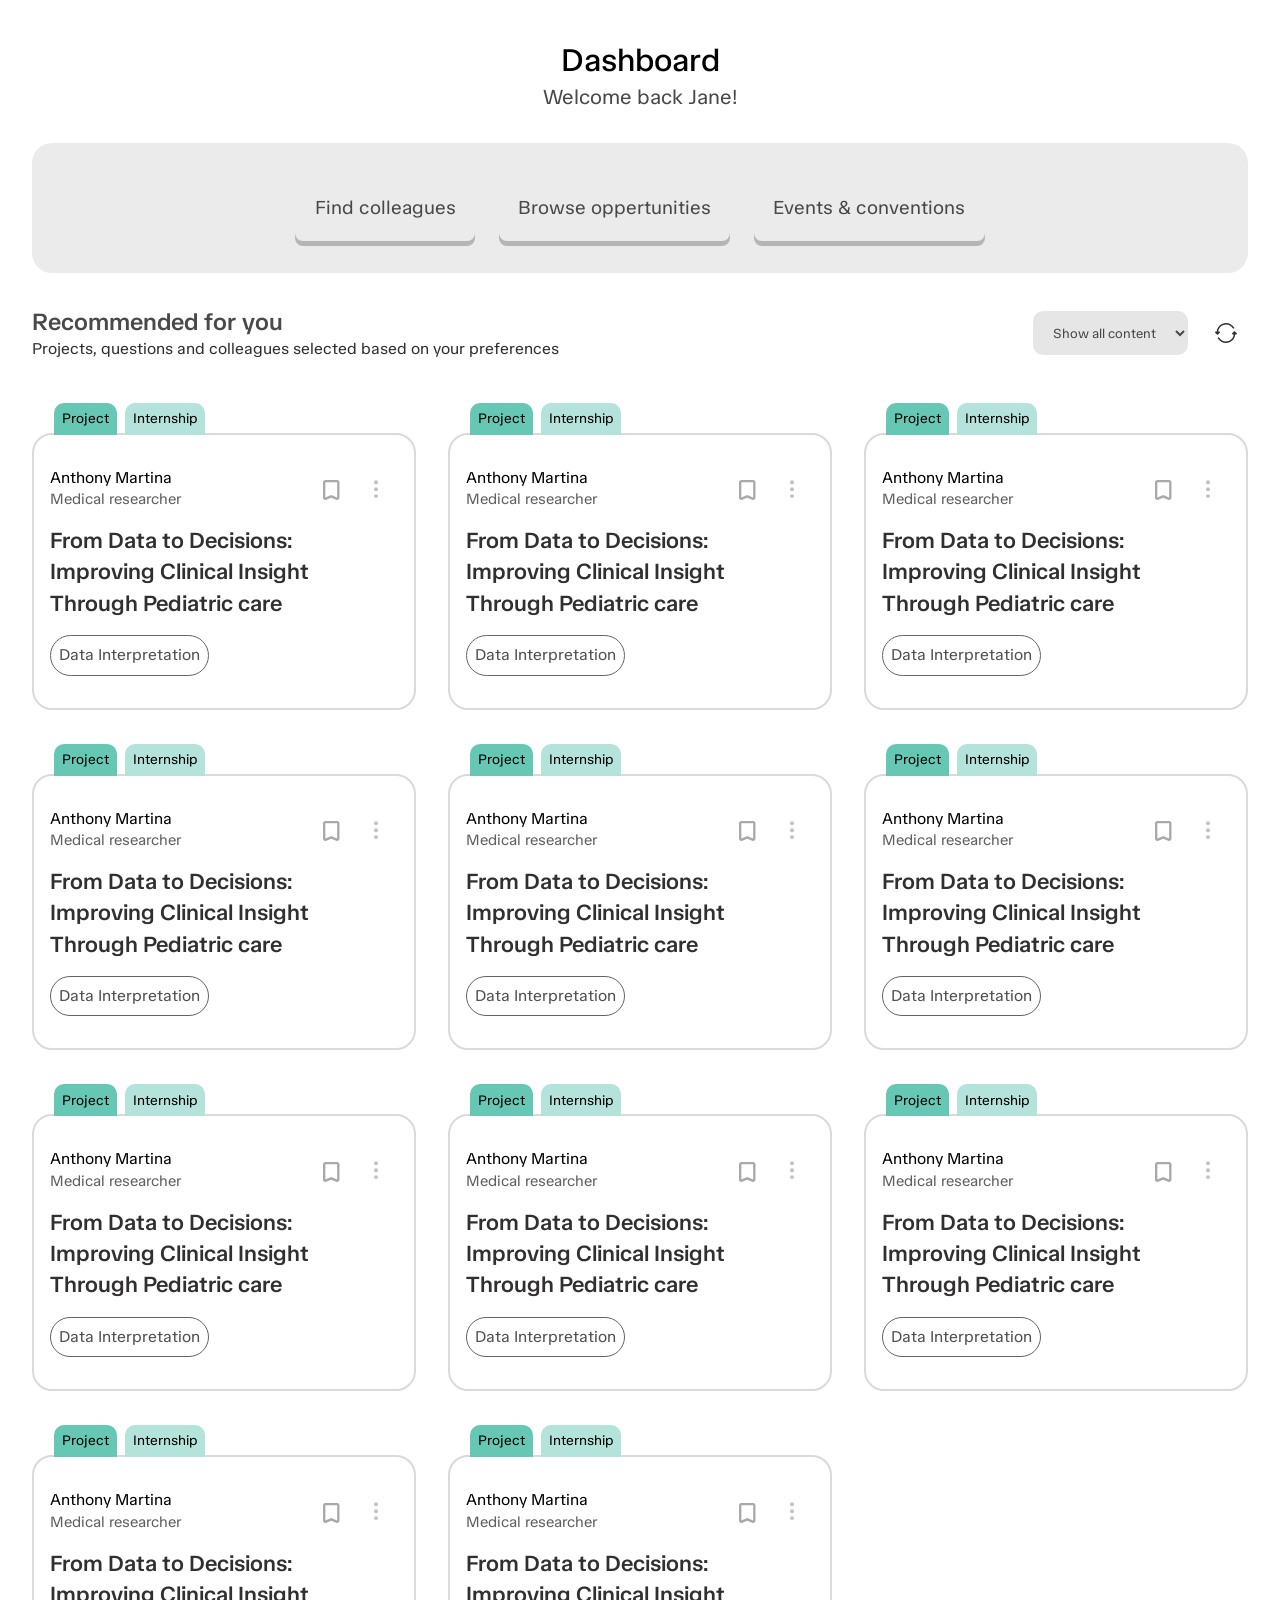
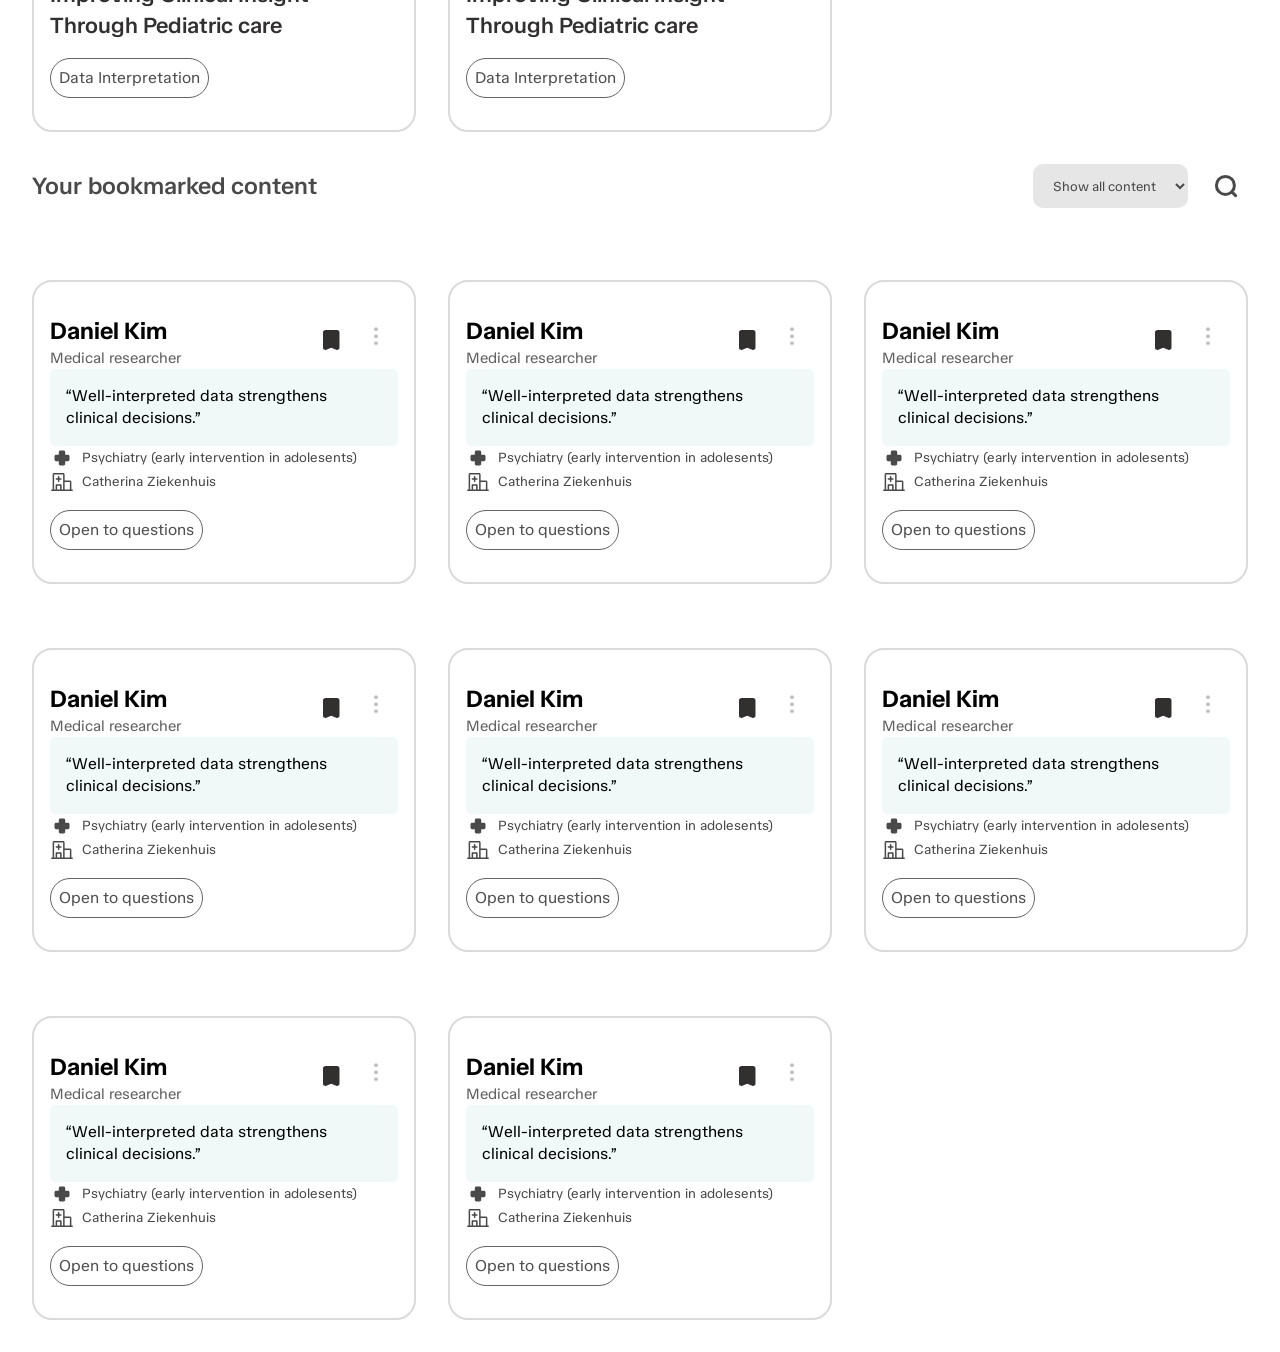
==== commit 73c8621d: "stylesheet linked" ====
--- a/index.html
+++ b/index.html
@@ -4,9 +4,11 @@
   <meta charset="UTF-8">
   <meta name="viewport" content="width=device-width, initial-scale=1.0">
   <meta name="description" content="PediaConnect is a site for connecting">
+  <meta name="color-scheme" content="light dark">
   <link rel="preconnect" href="https://fonts.googleapis.com">
   <link rel="preconnect" href="https://fonts.gstatic.com" crossorigin>
   <link href="https://fonts.googleapis.com/css2?family=TASA+Orbiter:wght@400..800&display=swap" rel="stylesheet">
+  <link rel="stylesheet" href="https://toonicwesley.github.io/look-and-feel-styleguide/styleguide-pediaconnect.css">
   <link rel="stylesheet" href="./styles/variables.css">
   <link rel="stylesheet" href="./styles/style.css">
   <title>PediaConnect | Dashboard</title>
@@ -145,8 +147,8 @@
               <ul class="dropdown-content">
                 <li>
                   <svg aria-hidden="true" width="20" height="22" viewBox="0 0 20 22" fill="none" xmlns="http://www.w3.org/2000/svg">
-                  <path d="M10.5932 21.2579L10.5822 21.2599L10.5112 21.2949L10.4912 21.2989L10.4772 21.2949L10.4062 21.2599C10.3955 21.2566 10.3875 21.2583 10.3822 21.2649L10.3782 21.2749L10.3612 21.7029L10.3662 21.7229L10.3762 21.7359L10.4802 21.8099L10.4952 21.8139L10.5072 21.8099L10.6112 21.7359L10.6232 21.7199L10.6272 21.7029L10.6102 21.2759C10.6075 21.2653 10.6018 21.2593 10.5932 21.2579ZM10.8582 21.1449L10.8452 21.1469L10.6602 21.2399L10.6502 21.2499L10.6472 21.2609L10.6652 21.6909L10.6702 21.7029L10.6782 21.7099L10.8792 21.8029C10.8918 21.8063 10.9015 21.8036 10.9082 21.7949L10.9122 21.7809L10.8782 21.1669C10.8748 21.1549 10.8682 21.1476 10.8582 21.1449ZM10.1432 21.1469C10.1388 21.1443 10.1335 21.1434 10.1285 21.1445C10.1234 21.1456 10.119 21.1487 10.1162 21.1529L10.1102 21.1669L10.0762 21.7809C10.0768 21.7929 10.0825 21.8009 10.0932 21.8049L10.1082 21.8029L10.3092 21.7099L10.3192 21.7019L10.3232 21.6909L10.3402 21.2609L10.3372 21.2489L10.3272 21.2389L10.1432 21.1469Z" fill="#F2F2F2"/>
-                  <path d="M10 0C15.523 0 20 4.477 20 10C20 15.523 15.523 20 10 20C4.477 20 0 15.523 0 10C0 4.477 4.477 0 10 0ZM10 2C7.87827 2 5.84344 2.84285 4.34315 4.34315C2.84285 5.84344 2 7.87827 2 10C2 12.1217 2.84285 14.1566 4.34315 15.6569C5.84344 17.1571 7.87827 18 10 18C12.1217 18 14.1566 17.1571 15.6569 15.6569C17.1571 14.1566 18 12.1217 18 10C18 7.87827 17.1571 5.84344 15.6569 4.34315C14.1566 2.84285 12.1217 2 10 2ZM10 14C10.2652 14 10.5196 14.1054 10.7071 14.2929C10.8946 14.4804 11 14.7348 11 15C11 15.2652 10.8946 15.5196 10.7071 15.7071C10.5196 15.8946 10.2652 16 10 16C9.73478 16 9.48043 15.8946 9.29289 15.7071C9.10536 15.5196 9 15.2652 9 15C9 14.7348 9.10536 14.4804 9.29289 14.2929C9.48043 14.1054 9.73478 14 10 14ZM10 4.5C10.8423 4.50003 11.6583 4.79335 12.3078 5.3296C12.9573 5.86585 13.3998 6.61154 13.5593 7.43858C13.7188 8.26562 13.5853 9.12239 13.1818 9.86171C12.7783 10.601 12.1299 11.1768 11.348 11.49C11.2322 11.5326 11.1278 11.6014 11.043 11.691C10.999 11.741 10.992 11.805 10.993 11.871L11 12C10.9997 12.2549 10.9021 12.5 10.7272 12.6854C10.5522 12.8707 10.313 12.9822 10.0586 12.9972C9.80416 13.0121 9.55362 12.9293 9.35817 12.7657C9.16271 12.6021 9.0371 12.3701 9.007 12.117L9 12V11.75C9 10.597 9.93 9.905 10.604 9.634C10.8783 9.52446 11.1176 9.34227 11.2962 9.10699C11.4748 8.87171 11.5859 8.59222 11.6176 8.29856C11.6493 8.00489 11.6004 7.70813 11.4762 7.44014C11.352 7.17215 11.1571 6.94307 10.9125 6.77748C10.6679 6.61189 10.3829 6.51606 10.0879 6.50027C9.79295 6.48448 9.49927 6.54934 9.23839 6.68787C8.97752 6.8264 8.75931 7.03338 8.60719 7.28658C8.45508 7.53978 8.37481 7.82962 8.375 8.125C8.375 8.39022 8.26964 8.64457 8.08211 8.83211C7.89457 9.01964 7.64022 9.125 7.375 9.125C7.10978 9.125 6.85543 9.01964 6.66789 8.83211C6.48036 8.64457 6.375 8.39022 6.375 8.125C6.375 7.16359 6.75692 6.24156 7.43674 5.56174C8.11656 4.88192 9.03859 4.5 10 4.5Z" fill="#F2F2F2"/>
+                    <path d="M10.5932 21.2579L10.5822 21.2599L10.5112 21.2949L10.4912 21.2989L10.4772 21.2949L10.4062 21.2599C10.3955 21.2566 10.3875 21.2583 10.3822 21.2649L10.3782 21.2749L10.3612 21.7029L10.3662 21.7229L10.3762 21.7359L10.4802 21.8099L10.4952 21.8139L10.5072 21.8099L10.6112 21.7359L10.6232 21.7199L10.6272 21.7029L10.6102 21.2759C10.6075 21.2653 10.6018 21.2593 10.5932 21.2579ZM10.8582 21.1449L10.8452 21.1469L10.6602 21.2399L10.6502 21.2499L10.6472 21.2609L10.6652 21.6909L10.6702 21.7029L10.6782 21.7099L10.8792 21.8029C10.8918 21.8063 10.9015 21.8036 10.9082 21.7949L10.9122 21.7809L10.8782 21.1669C10.8748 21.1549 10.8682 21.1476 10.8582 21.1449ZM10.1432 21.1469C10.1388 21.1443 10.1335 21.1434 10.1285 21.1445C10.1234 21.1456 10.119 21.1487 10.1162 21.1529L10.1102 21.1669L10.0762 21.7809C10.0768 21.7929 10.0825 21.8009 10.0932 21.8049L10.1082 21.8029L10.3092 21.7099L10.3192 21.7019L10.3232 21.6909L10.3402 21.2609L10.3372 21.2489L10.3272 21.2389L10.1432 21.1469Z" fill="#F2F2F2"/>
+                    <path d="M10 0C15.523 0 20 4.477 20 10C20 15.523 15.523 20 10 20C4.477 20 0 15.523 0 10C0 4.477 4.477 0 10 0ZM10 2C7.87827 2 5.84344 2.84285 4.34315 4.34315C2.84285 5.84344 2 7.87827 2 10C2 12.1217 2.84285 14.1566 4.34315 15.6569C5.84344 17.1571 7.87827 18 10 18C12.1217 18 14.1566 17.1571 15.6569 15.6569C17.1571 14.1566 18 12.1217 18 10C18 7.87827 17.1571 5.84344 15.6569 4.34315C14.1566 2.84285 12.1217 2 10 2ZM10 14C10.2652 14 10.5196 14.1054 10.7071 14.2929C10.8946 14.4804 11 14.7348 11 15C11 15.2652 10.8946 15.5196 10.7071 15.7071C10.5196 15.8946 10.2652 16 10 16C9.73478 16 9.48043 15.8946 9.29289 15.7071C9.10536 15.5196 9 15.2652 9 15C9 14.7348 9.10536 14.4804 9.29289 14.2929C9.48043 14.1054 9.73478 14 10 14ZM10 4.5C10.8423 4.50003 11.6583 4.79335 12.3078 5.3296C12.9573 5.86585 13.3998 6.61154 13.5593 7.43858C13.7188 8.26562 13.5853 9.12239 13.1818 9.86171C12.7783 10.601 12.1299 11.1768 11.348 11.49C11.2322 11.5326 11.1278 11.6014 11.043 11.691C10.999 11.741 10.992 11.805 10.993 11.871L11 12C10.9997 12.2549 10.9021 12.5 10.7272 12.6854C10.5522 12.8707 10.313 12.9822 10.0586 12.9972C9.80416 13.0121 9.55362 12.9293 9.35817 12.7657C9.16271 12.6021 9.0371 12.3701 9.007 12.117L9 12V11.75C9 10.597 9.93 9.905 10.604 9.634C10.8783 9.52446 11.1176 9.34227 11.2962 9.10699C11.4748 8.87171 11.5859 8.59222 11.6176 8.29856C11.6493 8.00489 11.6004 7.70813 11.4762 7.44014C11.352 7.17215 11.1571 6.94307 10.9125 6.77748C10.6679 6.61189 10.3829 6.51606 10.0879 6.50027C9.79295 6.48448 9.49927 6.54934 9.23839 6.68787C8.97752 6.8264 8.75931 7.03338 8.60719 7.28658C8.45508 7.53978 8.37481 7.82962 8.375 8.125C8.375 8.39022 8.26964 8.64457 8.08211 8.83211C7.89457 9.01964 7.64022 9.125 7.375 9.125C7.10978 9.125 6.85543 9.01964 6.66789 8.83211C6.48036 8.64457 6.375 8.39022 6.375 8.125C6.375 7.16359 6.75692 6.24156 7.43674 5.56174C8.11656 4.88192 9.03859 4.5 10 4.5Z" fill="#F2F2F2"/>
                   </svg>
                   Why was this suggested?
                 </li>
@@ -1517,12 +1519,12 @@
 
   <nav class="bottom-page-nav">
     <a href="index.html" class="active">
-      <span class="visually-hidden">go to the dashboard page</span>
       <svg width="44" height="44" viewBox="0 0 44 44" fill="none" xmlns="http://www.w3.org/2000/svg">
+        <title>open dashboard page</title>
         <path d="M30.3456 19.9769C30.3456 19.8109 30.3129 19.6464 30.2494 19.493C30.1858 19.3396 30.0927 19.2003 29.9753 19.0829C29.8579 18.9654 29.7185 18.8723 29.5651 18.8088C29.4117 18.7452 29.2473 18.7125 29.0813 18.7125C28.9152 18.7125 28.7508 18.7452 28.5974 18.8088C28.444 18.8723 28.3046 18.9654 28.1872 19.0829C28.0698 19.2003 27.9767 19.3396 27.9131 19.493C27.8496 19.6464 27.8169 19.8109 27.8169 19.9769H30.3456ZM16.1847 19.9769C16.1847 19.6416 16.0515 19.32 15.8144 19.0829C15.5773 18.8457 15.2557 18.7125 14.9203 18.7125C14.585 18.7125 14.2634 18.8457 14.0263 19.0829C13.7892 19.32 13.656 19.6416 13.656 19.9769H16.1847ZM30.2101 22.894C30.4472 23.1312 30.7689 23.2644 31.1042 23.2644C31.4396 23.2644 31.7613 23.1312 31.9984 22.894C32.2355 22.6569 32.3688 22.3353 32.3688 21.9999C32.3688 21.6645 32.2355 21.3429 31.9984 21.1057L30.2101 22.894ZM22.0008 12.8964L22.895 12.0023C22.7775 11.8848 22.6381 11.7917 22.4847 11.7281C22.3313 11.6646 22.1669 11.6318 22.0008 11.6318C21.8347 11.6318 21.6703 11.6646 21.5169 11.7281C21.3634 11.7917 21.224 11.8848 21.1066 12.0023L22.0008 12.8964ZM12.0032 21.1057C11.766 21.3429 11.6328 21.6645 11.6328 21.9999C11.6328 22.3353 11.766 22.6569 12.0032 22.894C12.2403 23.1312 12.562 23.2644 12.8973 23.2644C13.2327 23.2644 13.5544 23.1312 13.7915 22.894L12.0032 21.1057ZM16.9433 32.3677H27.0583V29.839H16.9433V32.3677ZM30.3456 29.0803V19.9769H27.8169V29.0803H30.3456ZM16.1847 29.0803V19.9769H13.656V29.0803H16.1847ZM31.9984 21.1057L22.895 12.0023L21.1066 13.7906L30.2101 22.894L31.9984 21.1057ZM21.1066 12.0023L12.0032 21.1057L13.7915 22.894L22.895 13.7906L21.1066 12.0023ZM27.0583 32.3677C27.9301 32.3677 28.7663 32.0214 29.3828 31.4049C29.9993 30.7884 30.3456 29.9522 30.3456 29.0803H27.8169C27.8169 29.2815 27.737 29.4745 27.5947 29.6168C27.4524 29.759 27.2595 29.839 27.0583 29.839V32.3677ZM16.9433 29.839C16.7421 29.839 16.5492 29.759 16.4069 29.6168C16.2646 29.4745 16.1847 29.2815 16.1847 29.0803H13.656C13.656 29.9522 14.0023 30.7884 14.6188 31.4049C15.2353 32.0214 16.0715 32.3677 16.9433 32.3677V29.839Z" fill="#616161"/>
       </svg>
     </a>
-    <a href="#">
+    <a href="pages/profile.html">
       <span class="visually-hidden">open profile menu</span>
       <svg width="44" height="44" viewBox="0 0 44 44" fill="none" xmlns="http://www.w3.org/2000/svg">
         <path d="M22 11.8784C25.2282 11.8785 27.8457 14.4958 27.8457 17.7241C27.8455 20.0142 26.5274 21.9947 24.6094 22.9536C26.0284 23.3808 27.3344 24.1533 28.4014 25.2202C30.099 26.9179 31.0527 29.2208 31.0527 31.6216C31.0527 31.8977 30.8289 32.1216 30.5527 32.1216C30.2766 32.1216 30.0527 31.8977 30.0527 31.6216C30.0527 29.486 29.2044 27.4374 27.6943 25.9272C26.1885 24.4215 24.1475 23.5737 22.0186 23.5688C22.0125 23.5689 22.0061 23.5698 22 23.5698C21.9935 23.5698 21.987 23.5689 21.9805 23.5688C19.8519 23.574 17.8112 24.4218 16.3057 25.9272C14.7956 27.4374 13.9473 29.486 13.9473 31.6216C13.9473 31.8977 13.7234 32.1216 13.4473 32.1216C13.1711 32.1216 12.9473 31.8977 12.9473 31.6216C12.9473 29.2208 13.901 26.9179 15.5986 25.2202C16.6653 24.1536 17.971 23.3808 19.3896 22.9536C17.4722 21.9945 16.1545 20.0138 16.1543 17.7241C16.1543 14.4958 18.7718 11.8786 22 11.8784ZM22 12.8784C19.324 12.8786 17.1543 15.0481 17.1543 17.7241C17.1545 20.3937 19.3142 22.5587 21.9814 22.5688H22.0176C24.6854 22.5594 26.8455 20.3941 26.8457 17.7241C26.8457 15.0481 24.676 12.8785 22 12.8784Z" fill="#616161"/>
@@ -1530,13 +1532,7 @@
       </svg>
     </a>
     <a href="#">
-      <span class="visually-hidden">open chat page</span>
-      <svg width="44" height="44" viewBox="0 0 44 44" fill="none" xmlns="http://www.w3.org/2000/svg">
-        <path d="M22 32C23.9778 32 25.9112 31.4135 27.5557 30.3147C29.2002 29.2159 30.4819 27.6541 31.2388 25.8268C31.9957 23.9996 32.1937 21.9889 31.8078 20.0491C31.422 18.1093 30.4696 16.3275 29.0711 14.9289C27.6725 13.5304 25.8907 12.578 23.9509 12.1922C22.0111 11.8063 20.0004 12.0043 18.1732 12.7612C16.3459 13.5181 14.7841 14.7998 13.6853 16.4443C12.5865 18.0888 12 20.0222 12 22C12 23.6 12.3756 25.1111 13.0444 26.4522C13.5478 27.4644 12.8478 28.83 12.5811 29.8267C12.522 30.0471 12.522 30.2792 12.5811 30.4996C12.6401 30.7201 12.7562 30.9211 12.9176 31.0824C13.0789 31.2438 13.2799 31.3599 13.5004 31.4189C13.7208 31.478 13.9529 31.478 14.1733 31.4189C15.17 31.1522 16.5356 30.4522 17.5478 30.9567C18.9313 31.6437 20.4553 32.0008 22 32Z" stroke="#616161" stroke-width="3" stroke-linecap="round" stroke-linejoin="round"/>
-      </svg>
-    </a>
-    <a href="#">
-      <span class="visually-hidden">open notifications page</span>
+      <span class="visually-hidden">open settings page</span>
       <svg width="44" height="44" viewBox="0 0 44 44" fill="none" xmlns="http://www.w3.org/2000/svg">
         <path d="M22.001 12.251C23.9235 12.2511 25.7674 13.0147 27.127 14.374C28.4866 15.7337 29.251 17.5782 29.251 19.501V23.2061L31.0459 26.7969C31.1488 27.0027 31.1978 27.232 31.1875 27.4619C31.1771 27.6916 31.1081 27.9147 30.9873 28.1104C30.8663 28.3061 30.6971 28.468 30.4961 28.5801C30.3452 28.6642 30.1801 28.7185 30.0098 28.7402L29.8389 28.751H26.0596C25.8018 29.5855 25.2958 30.3229 24.6025 30.8594C23.8577 31.4358 22.9428 31.749 22.001 31.749C21.059 31.749 20.1434 31.4359 19.3984 30.8594C18.7052 30.3229 18.1992 29.5855 17.9414 28.751H14.1631C13.9329 28.751 13.7059 28.6921 13.5049 28.5801C13.304 28.468 13.1346 28.306 13.0137 28.1104C12.8929 27.9148 12.8238 27.6915 12.8135 27.4619C12.8031 27.232 12.8521 27.0027 12.9551 26.7969L14.751 23.2051V19.501C14.751 17.5782 15.5144 15.7337 16.874 14.374C18.2336 13.0145 20.0782 12.251 22.001 12.251ZM20.7783 28.751C20.8825 28.8529 20.9987 28.9431 21.126 29.0166C21.3919 29.1701 21.6939 29.251 22.001 29.251C22.308 29.2509 22.61 29.1701 22.876 29.0166C23.0033 28.943 23.1194 28.853 23.2236 28.751H20.7783ZM22.001 14.751C20.7412 14.751 19.5324 15.2518 18.6416 16.1426C17.751 17.0333 17.251 18.2414 17.251 19.501V23.2646C17.251 23.6136 17.1696 23.9583 17.0137 24.2705L16.0244 26.251H27.9785L26.9893 24.2705C26.833 23.9585 26.7514 23.6146 26.751 23.2656V19.501C26.751 18.2413 26.2501 17.0334 25.3594 16.1426C24.4687 15.2519 23.2606 14.7511 22.001 14.751Z" fill="#616161" stroke="#616161" stroke-width="0.5"/>
       </svg>
--- a/styles/style.css
+++ b/styles/style.css
@@ -9,7 +9,7 @@
 body {
   min-height: 100svh;
   line-height: 1.4;
-  background-color: var(--base-bleached-silk);
+  background-color: var(--site-background-color);
   font-family: var(--tasa-orbiter);
   padding-block: var(--page-nav-height);
   
@@ -25,6 +25,16 @@
 
 button {
   cursor: pointer;
+}
+
+blockquote {
+  p::before {
+    content: "\201C";
+  }
+
+  p::after {
+    content: "\201D";
+  }
 }
 
 .visually-hidden {
@@ -90,7 +100,7 @@
   display: grid;
   grid-template-columns: 1fr auto 1fr;
   align-items: center;
-  background-color: var(--base-bleached-silk);
+  background-color: var(--site-background-color);
   padding-inline: .5rem;
   position: fixed;
   top: 0;
@@ -271,15 +281,15 @@
     }
 
     :first-child {
-      background-color: var(--l600-lustful-wishes);
+      background-color: var(--button-rainbow-pink-color);
     }
 
     :nth-child(2) {
-      background-color: var(--l600-cockatoo);
+      background-color: var(--button-rainbow-green-color);
     }
 
     :last-child {
-      background-color: var(--l600-xavier-blue);
+      background-color: var(--button-rainbow-blue-color);
       grid-column: span 2;
     }
   }
@@ -558,4 +568,49 @@
       }
     }
   }
+}
+
+/* profile page */
+.edit-bar {
+  background-color: var(--site-background-color);
+  position: fixed;
+  top: var(--page-nav-height);
+  width: 100%;
+
+  a {
+    background: white;
+    border-radius: 10px;
+    box-shadow: 0 5px 0 rgb(20 19 19 / .25);
+    color: black;
+    display: flex;
+    gap: 7px;
+    margin: 10px var(--page-padding) 10px auto;
+    padding: 10px 15px;
+    text-decoration: none;
+    transition: box-shadow .15s ease-out, transform .15s ease-out;
+    width: fit-content;
+
+    &:hover,
+    &:active {
+      box-shadow: 0 0 0 rgb(20 19 19 / .25);
+      transform: translateY(5px);
+    }
+  }
+}
+
+.profile-info {
+  margin-top: var(--page-nav-height);
+
+  blockquote {
+    background: var(--l600-lustful-wishes);
+    border-radius: 1.5rem;
+
+    p {
+      padding: 2rem;
+      font-size: 1.2rem;
+      font-weight: 600;
+      color: #322F2F;
+      text-align: center;
+    }
+  }
 }
